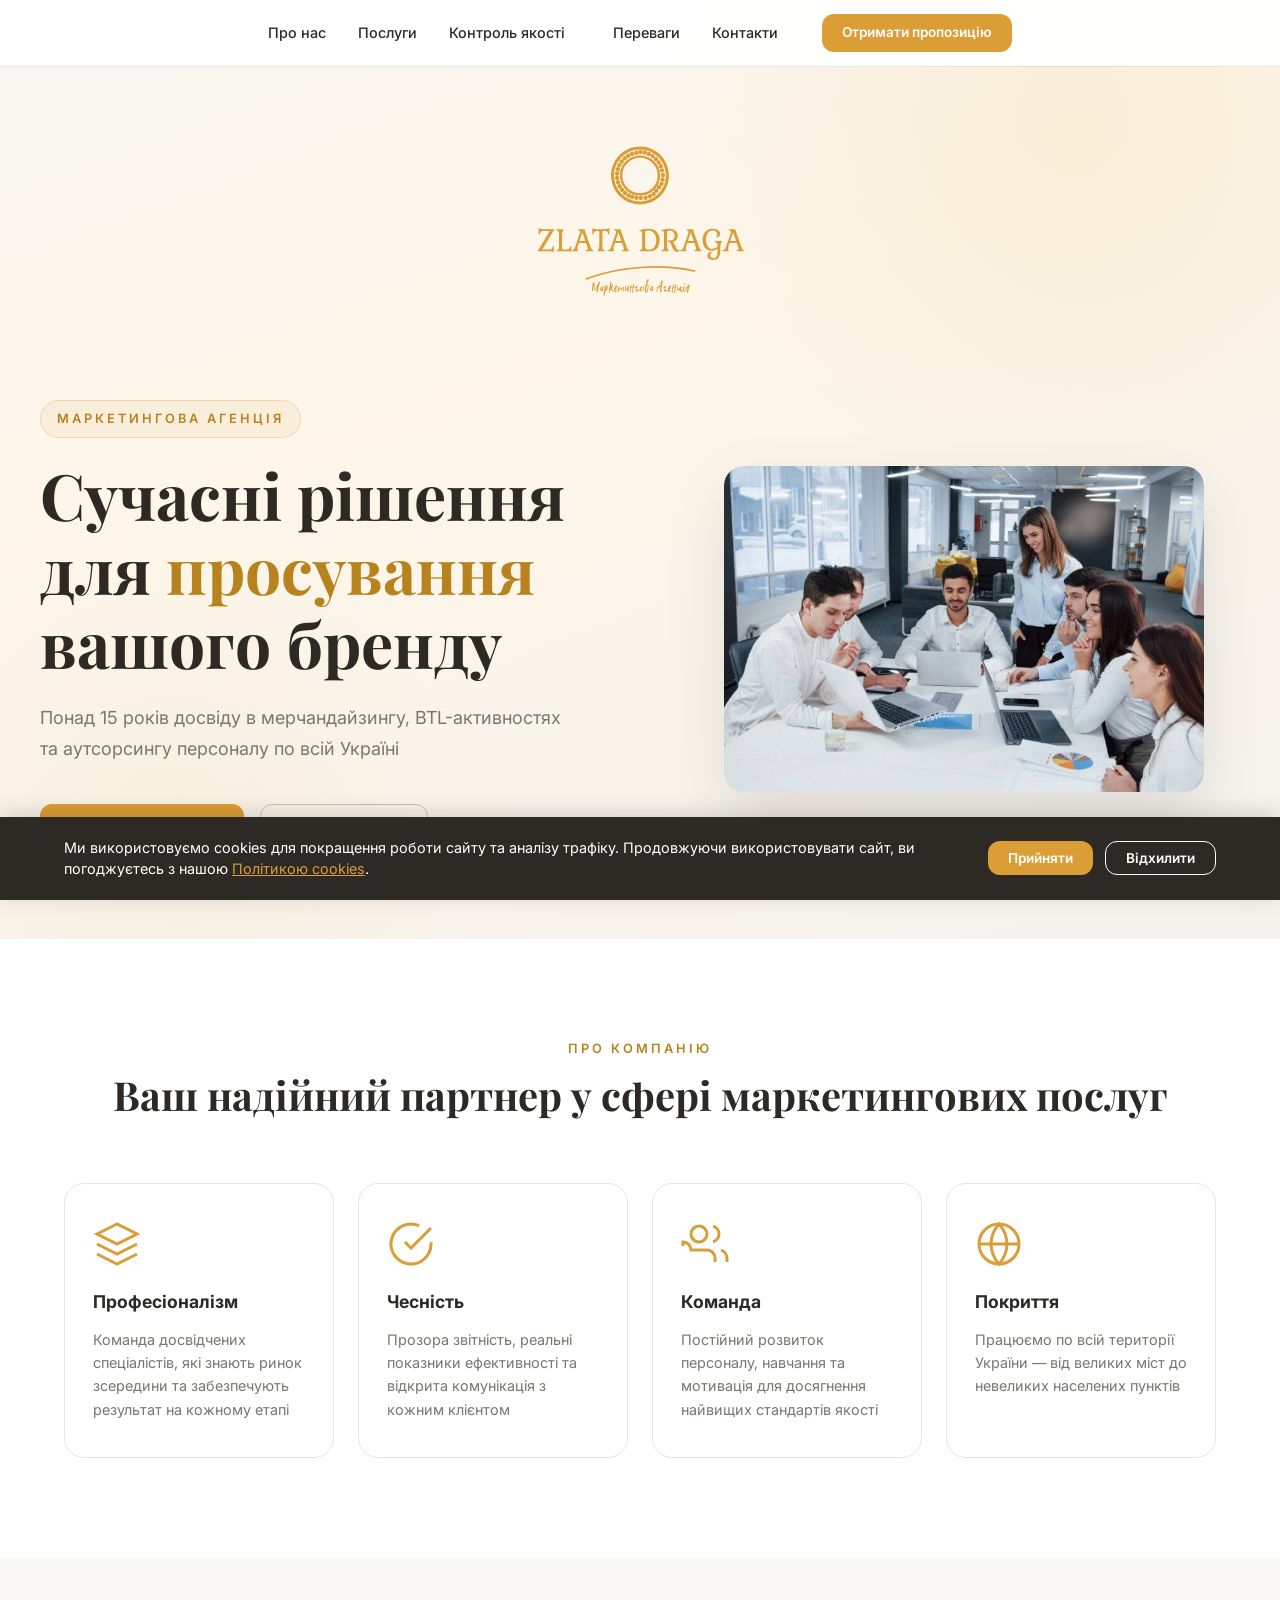
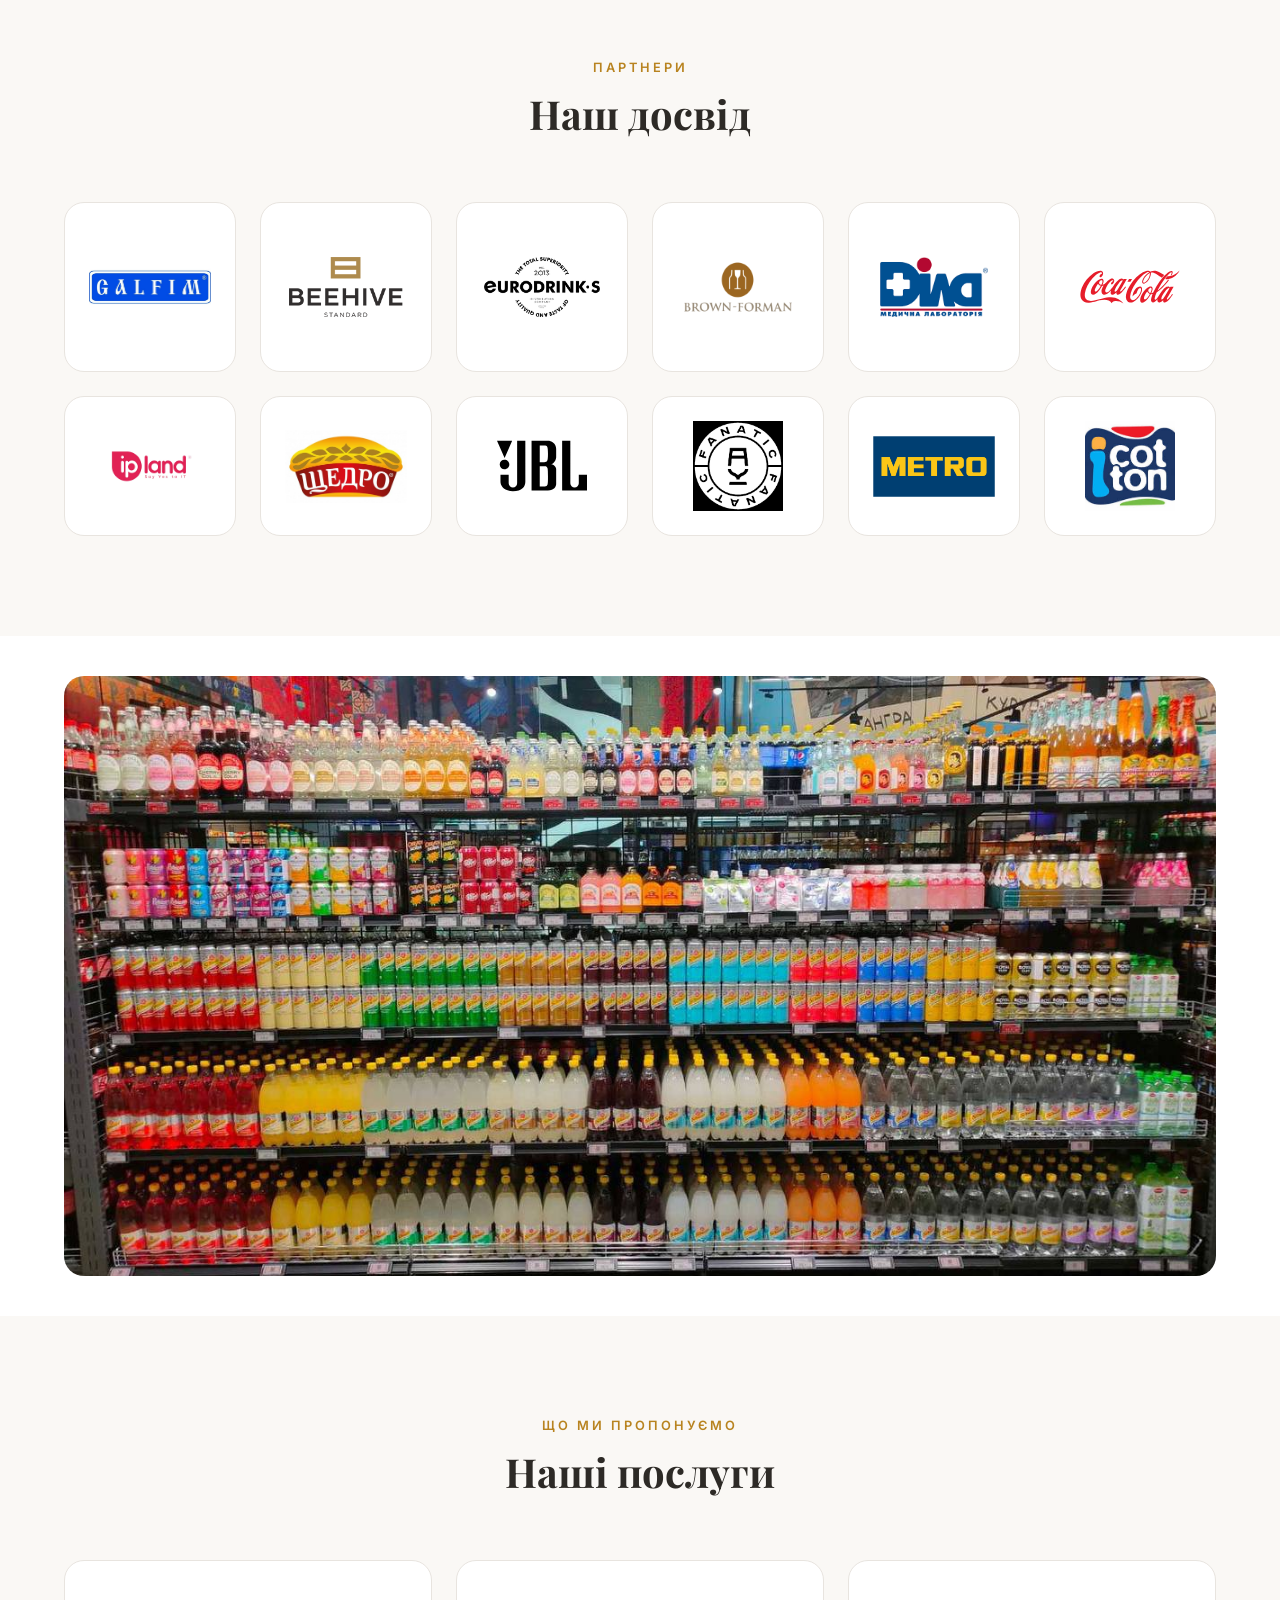
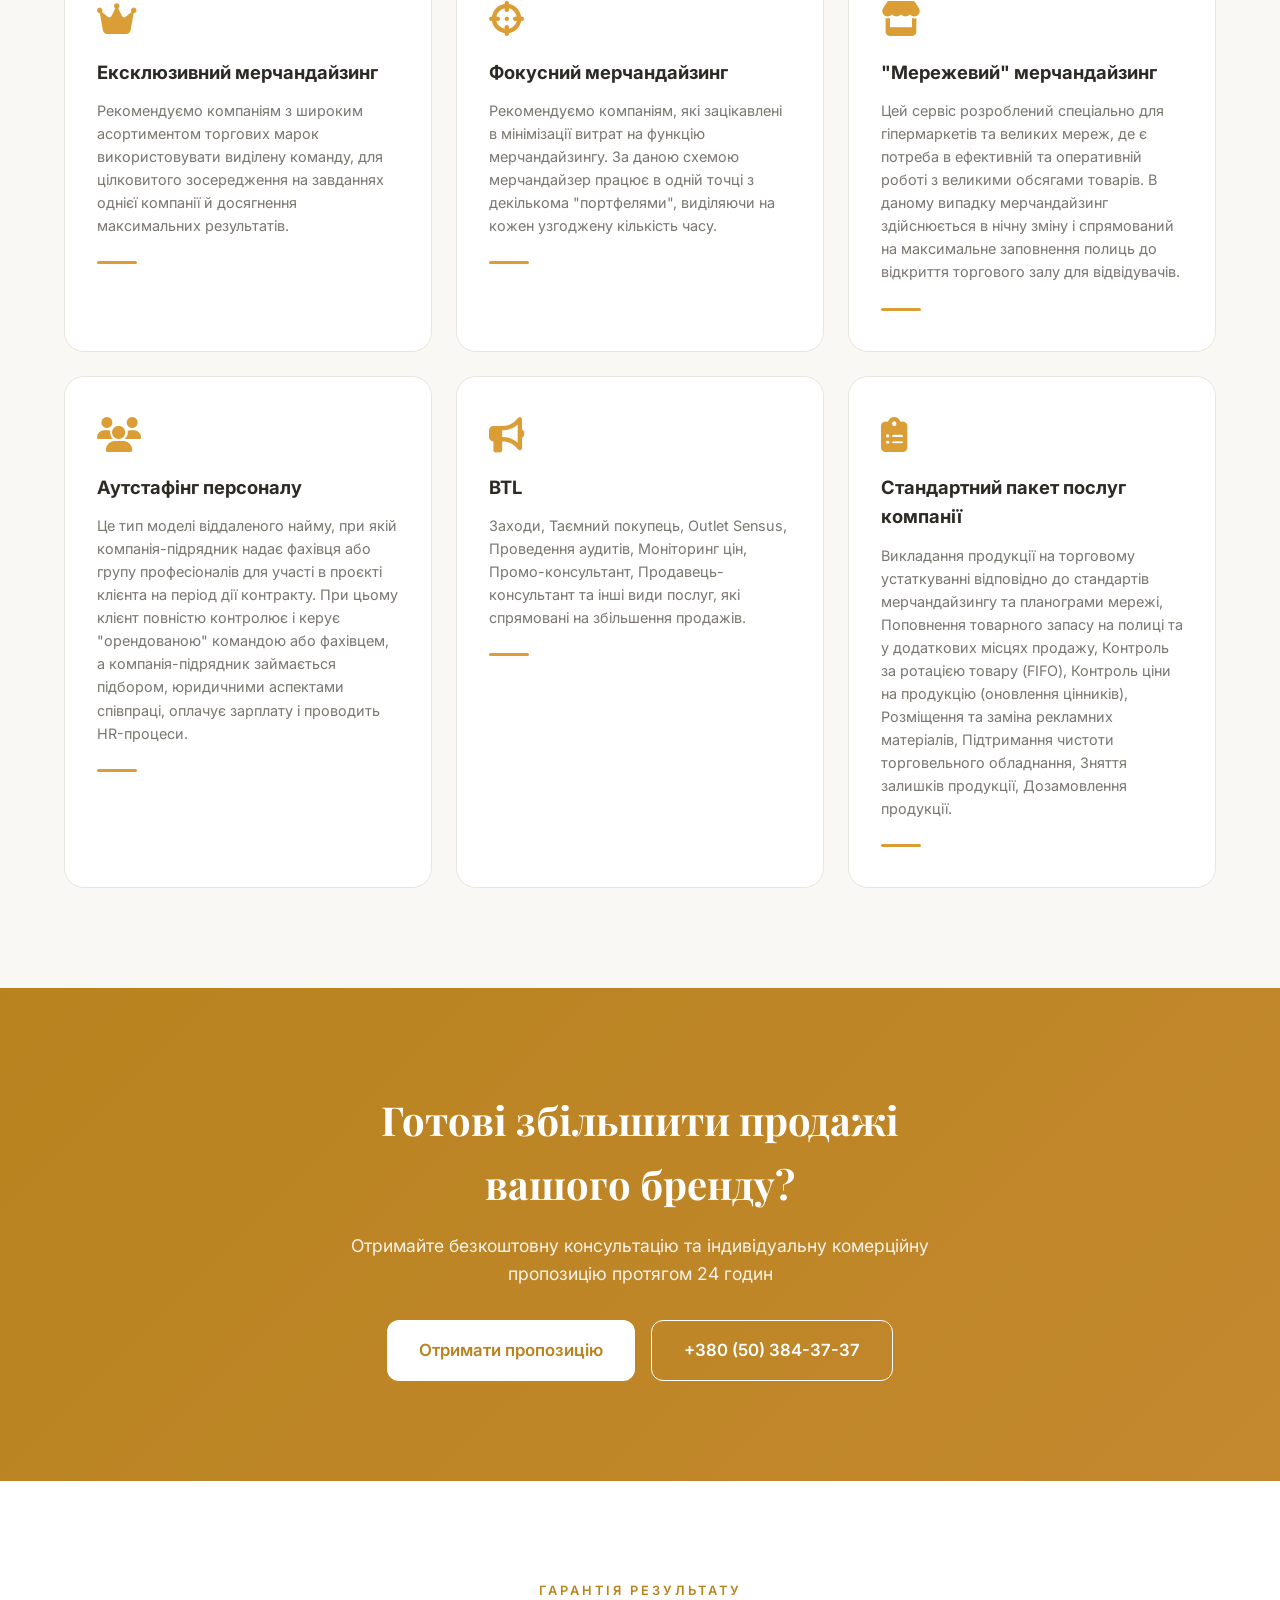
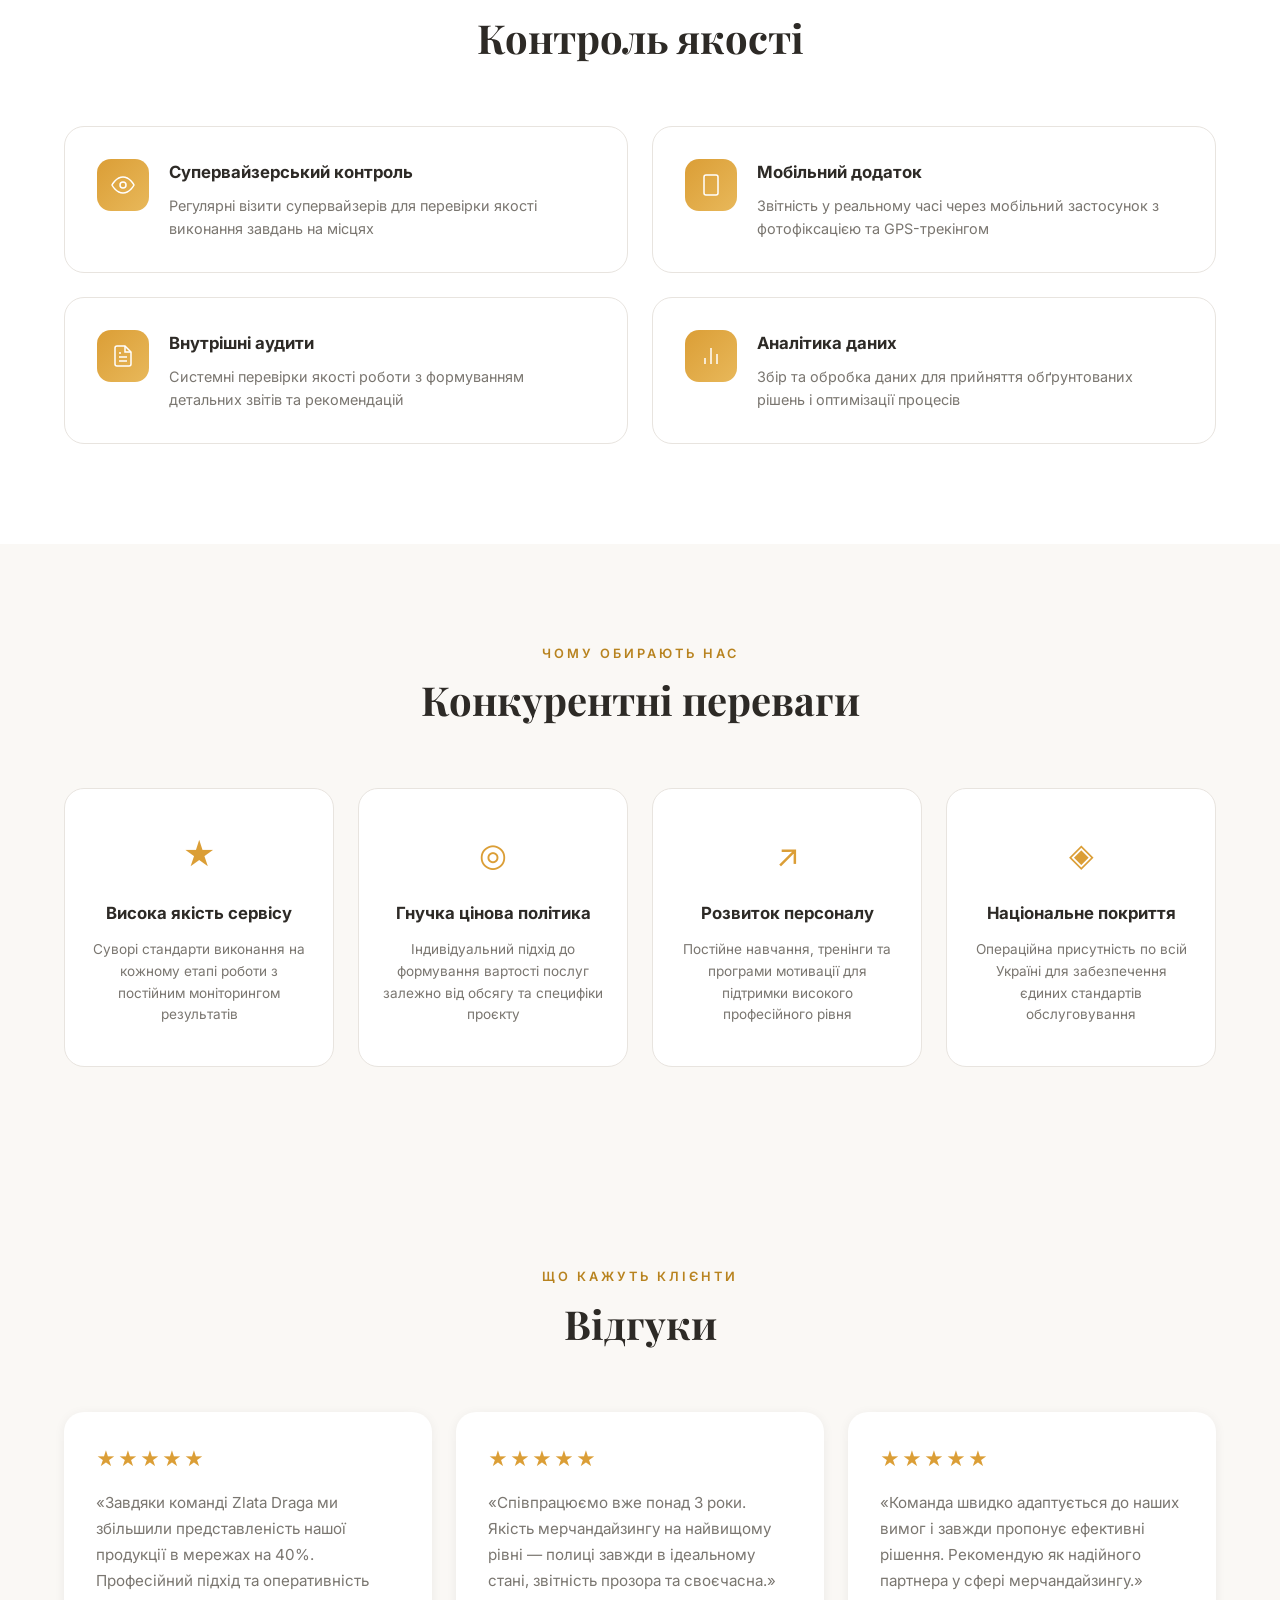
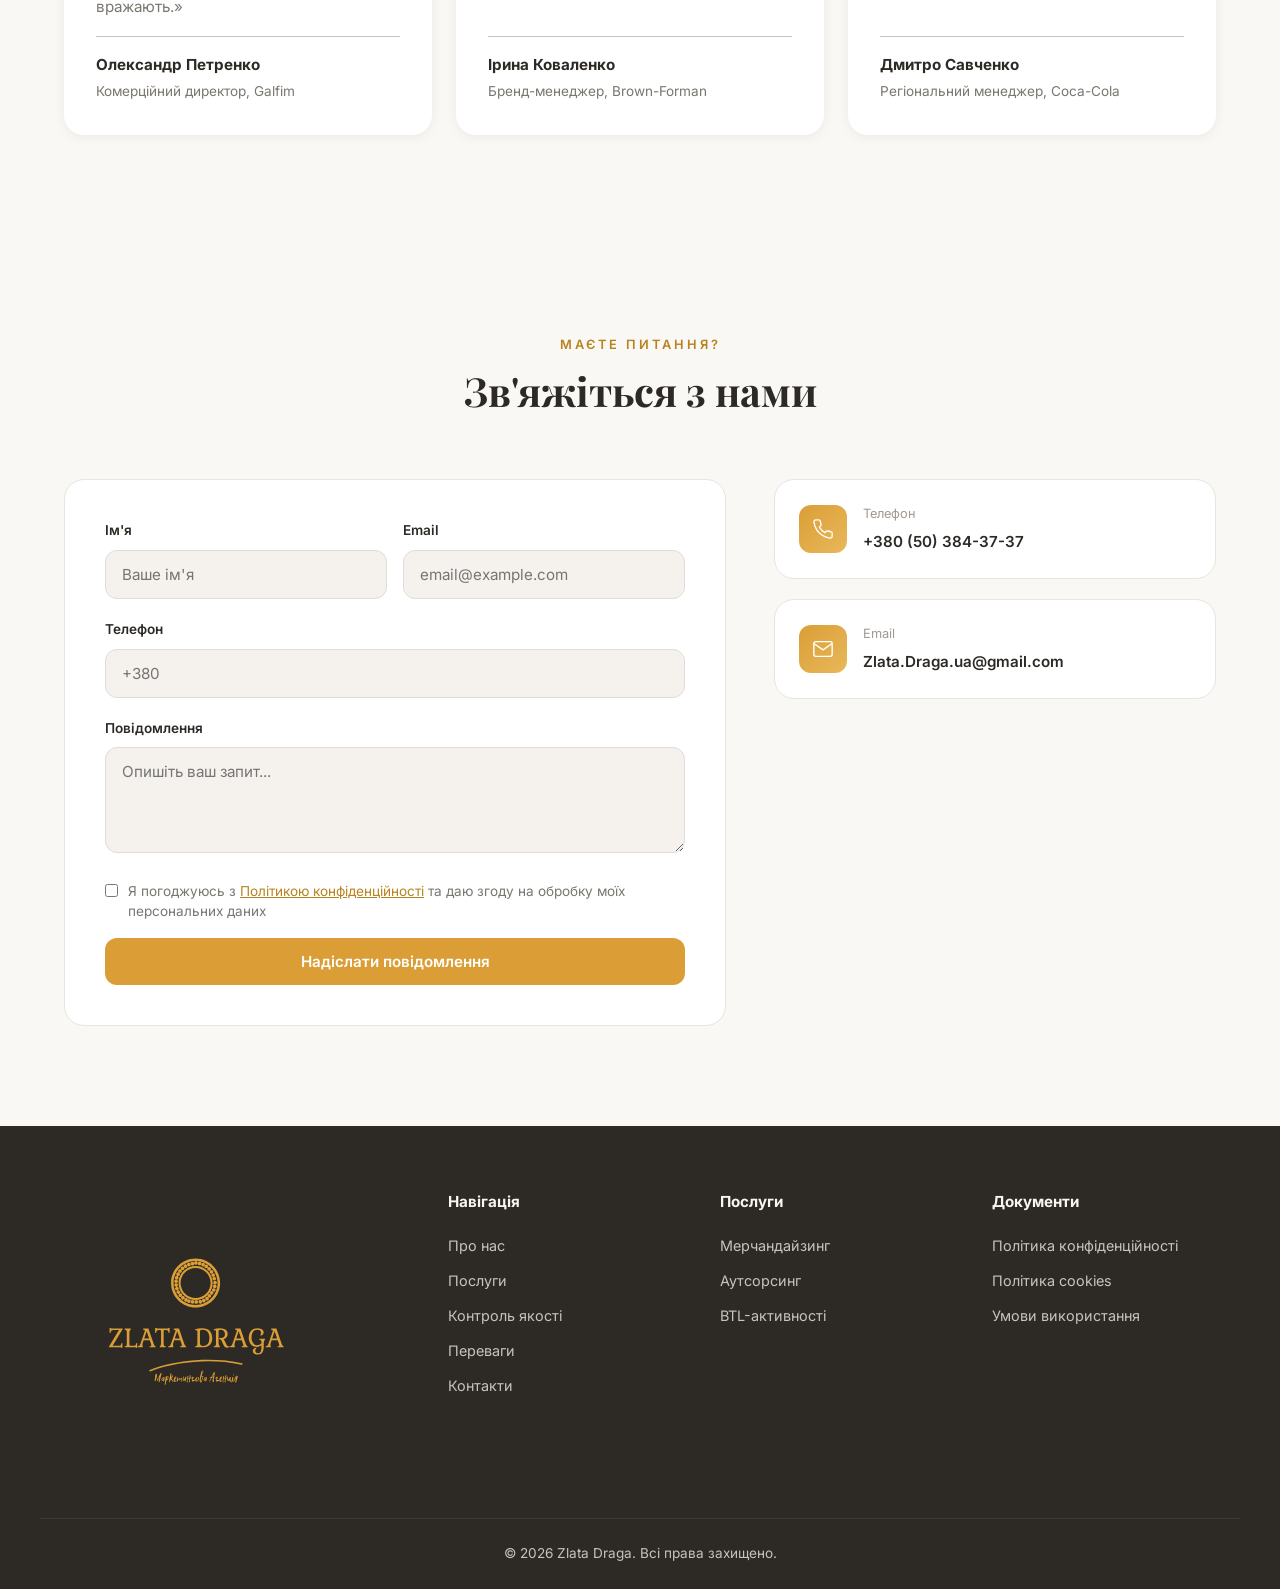
==== index.html @ 0f325a0d "Initial commit: Zlata Draga website Co-Authored-By: Claude Opus 4.6 <noreply@anthropic.com>" ====
<!DOCTYPE html>
<html lang="uk">
<head>
  <meta charset="UTF-8">
  <meta name="viewport" content="width=device-width, initial-scale=1.0">
  <title>Zlata Draga — Маркетингове та мерчандайзингове агентство в Україні</title>
  <meta name="description" content="Zlata Draga — маркетингове та мерчандайзингове агентство з понад 15-річним досвідом. Ексклюзивний мерчандайзинг, BTL-активності, аутстафінг персоналу по всій Україні.">
  <meta name="keywords" content="мерчандайзинг, маркетингова агенція, BTL, аутстафінг, мерчандайзинг Україна, Zlata Draga, мерчандайзингове агентство, промо, аудит торгових точок">
  <meta name="author" content="Zlata Draga">
  <meta name="robots" content="index, follow">
  <link rel="canonical" href="https://zlatadraga.com.ua/">

  <!-- Open Graph -->
  <meta property="og:type" content="website">
  <meta property="og:title" content="Zlata Draga — Маркетингове та мерчандайзингове агентство">
  <meta property="og:description" content="Понад 15 років досвіду в мерчандайзингу, BTL-активностях та аутсорсингу персоналу по всій Україні.">
  <meta property="og:url" content="https://zlatadraga.com.ua/">
  <meta property="og:image" content="https://zlatadraga.com.ua/img/og-image.jpg">
  <meta property="og:locale" content="uk_UA">
  <meta property="og:site_name" content="Zlata Draga">

  <!-- Favicon -->
  <link rel="icon" type="image/svg+xml" href="img/logo.svg">
  <link rel="icon" type="image/png" sizes="32x32" href="img/favicon-32x32.png">
  <link rel="apple-touch-icon" href="img/apple-touch-icon.png">

  <!-- Structured Data -->
  <script type="application/ld+json">
  {
    "@context": "https://schema.org",
    "@type": "Organization",
    "name": "Zlata Draga",
    "description": "Маркетингове та мерчандайзингове агентство з понад 15-річним досвідом роботи на ринку України",
    "url": "https://zlatadraga.com.ua",
    "logo": "https://zlatadraga.com.ua/img/logo.svg",
    "telephone": "+380503843737",
    "email": "Zlata.Draga.ua@gmail.com",
    "address": {
      "@type": "PostalAddress",
      "addressCountry": "UA"
    },
    "sameAs": []
  }
  </script>

  <link rel="stylesheet" href="css/style.css">
  <link rel="stylesheet" href="https://cdnjs.cloudflare.com/ajax/libs/font-awesome/6.5.1/css/all.min.css">
  <link rel="preconnect" href="https://fonts.googleapis.com">
  <link href="https://fonts.googleapis.com/css2?family=Inter:wght@300;400;500;600;700;800&family=Playfair+Display:wght@600;700&display=swap" rel="stylesheet">
</head>
<body>
  <!-- Header -->
  <header class="header" id="header">
    <div class="container header__inner">
      <nav class="header__nav header__nav--left" id="nav-left">
        <a href="#about" class="header__link">Про нас</a>
        <a href="#services" class="header__link">Послуги</a>
        <a href="#quality" class="header__link">Контроль якості</a>
        <a href="#advantages" class="header__link header__link--mobile">Переваги</a>
        <a href="#contacts" class="header__link header__link--mobile">Контакти</a>
      </nav>
      <nav class="header__nav header__nav--right" id="nav">
        <a href="#advantages" class="header__link">Переваги</a>
        <a href="#contacts" class="header__link">Контакти</a>
        <a href="#contacts" class="btn btn--primary btn--sm header__cta">Отримати пропозицію</a>
      </nav>
      <button class="header__burger" id="burger" aria-label="Меню">
        <span></span><span></span><span></span>
      </button>
    </div>
  </header>

  <!-- Logo Banner -->
  <div class="logo-banner" id="logoBanner">
    <a href="#" class="logo-banner__link">
      <img src="img/logo.svg" alt="Synergy Force">
    </a>
  </div>

  <!-- Hero -->
  <section class="hero" id="hero">
    <div class="hero__bg"></div>
    <div class="container hero__inner">
      <div class="hero__content">
        <p class="hero__label">Маркетингова агенція</p>
        <h1 class="hero__title">Сучасні рішення для <span class="accent">просування</span> вашого бренду</h1>
        <p class="hero__text">Понад 15 років досвіду в мерчандайзингу, BTL-активностях та аутсорсингу персоналу по всій Україні</p>
        <div class="hero__actions">
          <a href="#contacts" class="btn btn--primary">Зв'язатися з нами</a>
          <a href="#services" class="btn btn--outline">Наші послуги</a>
        </div>
      </div>
      <div class="hero__image">
        <img src="img/photo_1.jpg" alt="Synergy Force">
      </div>
    </div>
  </section>

  <!-- About -->
  <section class="about section" id="about">
    <div class="container">
      <div class="section__header">
        <p class="section__label">Про компанію</p>
        <h2 class="section__title">Ваш надійний партнер у сфері маркетингових послуг</h2>
      </div>
      <div class="about__grid">
        <div class="about__card">
          <div class="about__icon">
            <svg viewBox="0 0 24 24" fill="none" stroke="currentColor" stroke-width="1.5"><path d="M12 2L2 7l10 5 10-5-10-5zM2 17l10 5 10-5M2 12l10 5 10-5"/></svg>
          </div>
          <h3>Професіоналізм</h3>
          <p>Команда досвідчених спеціалістів, які знають ринок зсередини та забезпечують результат на кожному етапі</p>
        </div>
        <div class="about__card">
          <div class="about__icon">
            <svg viewBox="0 0 24 24" fill="none" stroke="currentColor" stroke-width="1.5"><path d="M22 11.08V12a10 10 0 11-5.93-9.14"/><polyline points="22 4 12 14.01 9 11.01"/></svg>
          </div>
          <h3>Чесність</h3>
          <p>Прозора звітність, реальні показники ефективності та відкрита комунікація з кожним клієнтом</p>
        </div>
        <div class="about__card">
          <div class="about__icon">
            <svg viewBox="0 0 24 24" fill="none" stroke="currentColor" stroke-width="1.5"><path d="M17 21v-2a4 4 0 00-4-4H5a4 4 0 00-4-4v2"/><circle cx="9" cy="7" r="4"/><path d="M23 21v-2a4 4 0 00-3-3.87"/><path d="M16 3.13a4 4 0 010 7.75"/></svg>
          </div>
          <h3>Команда</h3>
          <p>Постійний розвиток персоналу, навчання та мотивація для досягнення найвищих стандартів якості</p>
        </div>
        <div class="about__card">
          <div class="about__icon">
            <svg viewBox="0 0 24 24" fill="none" stroke="currentColor" stroke-width="1.5"><circle cx="12" cy="12" r="10"/><line x1="2" y1="12" x2="22" y2="12"/><path d="M12 2a15.3 15.3 0 014 10 15.3 15.3 0 01-4 10 15.3 15.3 0 01-4-10 15.3 15.3 0 014-10z"/></svg>
          </div>
          <h3>Покриття</h3>
          <p>Працюємо по всій території України — від великих міст до невеликих населених пунктів</p>
        </div>
      </div>
    </div>
  </section>

  <!-- Experience -->
  <section class="experience section section--alt" id="experience">
    <div class="container">
      <div class="section__header">
        <p class="section__label">Партнери</p>
        <h2 class="section__title">Наш досвід</h2>
      </div>
      <div class="experience__grid">
        <div class="experience__item"><img src="img/brands/Galfim-e1611047907169.jpg" alt="Galfim"></div>
        <div class="experience__item"><img src="img/brands/logo.png" alt="IP Land"></div>
        <div class="experience__item"><img src="img/brands/EDR_LOGO.png" alt="Eurodrink's"></div>
        <div class="experience__item experience__item--large"><img src="img/brands/brown-forman-logo-png_seeklogo-322211.png" alt="Brown-Forman"></div>
        <div class="experience__item"><img src="img/brands/images 2.png" alt="Діа"></div>
        <div class="experience__item experience__item--medium"><img src="img/brands/cocacola-11.svg" alt="Coca-Cola"></div>
        <div class="experience__item experience__item--medium"><img src="img/brands/images.png" alt="Beehive"></div>
        <div class="experience__item experience__item--medium"><img src="img/brands/schedro-22776.jpg" alt="Щедро"></div>
        <div class="experience__item experience__item--medium"><img src="img/brands/jbl-svgrepo-com.svg" alt="JBL"></div>
        <div class="experience__item experience__item--medium"><img src="img/brands/fanatic-brewing-center.jpg" alt="Fanatic"></div>
        <div class="experience__item experience__item--medium"><img src="img/brands/Logo_METRO.svg.png" alt="Metro"></div>
        <div class="experience__item experience__item--medium"><img src="img/brands/images1.jpg" alt="Brand"></div>
      </div>
    </div>
  </section>

  <!-- Photo banner -->
  <section class="photo-banner">
    <div class="container">
      <img src="img/photo_3.jpg" alt="Мерчандайзинг у роздрібній мережі">
    </div>
  </section>

  <!-- Services -->
  <section class="services section section--alt" id="services">
    <div class="container">
      <div class="section__header">
        <p class="section__label">Що ми пропонуємо</p>
        <h2 class="section__title">Наші послуги</h2>
      </div>
      <div class="services__grid">
        <div class="service-card">
          <div class="service-card__icon"><i class="fas fa-crown"></i></div>
          <h3 class="service-card__title">Ексклюзивний мерчандайзинг</h3>
          <p class="service-card__text">Рекомендуємо компаніям з широким асортиментом торгових марок використовувати виділену команду, для цілковитого зосередження на завданнях однієї компанії й досягнення максимальних результатів.</p>
          <div class="service-card__line"></div>
        </div>
        <div class="service-card">
          <div class="service-card__icon"><i class="fas fa-crosshairs"></i></div>
          <h3 class="service-card__title">Фокусний мерчандайзинг</h3>
          <p class="service-card__text">Рекомендуємо компаніям, які зацікавлені в мінімізації витрат на функцію мерчандайзингу. За даною схемою мерчандайзер працює в одній точці з декількома "портфелями", виділяючи на кожен узгоджену кількість часу.</p>
          <div class="service-card__line"></div>
        </div>
        <div class="service-card">
          <div class="service-card__icon"><i class="fas fa-store"></i></div>
          <h3 class="service-card__title">"Мережевий" мерчандайзинг</h3>
          <p class="service-card__text">Цей сервіс розроблений спеціально для гіпермаркетів та великих мереж, де є потреба в ефективній та оперативній роботі з великими обсягами товарів. В даному випадку мерчандайзинг здійснюється в нічну зміну і спрямований на максимальне заповнення полиць до відкриття торгового залу для відвідувачів.</p>
          <div class="service-card__line"></div>
        </div>
        <div class="service-card">
          <div class="service-card__icon"><i class="fas fa-users"></i></div>
          <h3 class="service-card__title">Аутстафінг персоналу</h3>
          <p class="service-card__text">Це тип моделі віддаленого найму, при якій компанія-підрядник надає фахівця або групу професіоналів для участі в проєкті клієнта на період дії контракту. При цьому клієнт повністю контролює і керує "орендованою" командою або фахівцем, а компанія-підрядник займається підбором, юридичними аспектами співпраці, оплачує зарплату і проводить HR-процеси.</p>
          <div class="service-card__line"></div>
        </div>
        <div class="service-card">
          <div class="service-card__icon"><i class="fas fa-bullhorn"></i></div>
          <h3 class="service-card__title">BTL</h3>
          <p class="service-card__text">Заходи, Таємний покупець, Outlet Sensus, Проведення аудитів, Моніторинг цін, Промо-консультант, Продавець-консультант та інші види послуг, які спрямовані на збільшення продажів.</p>
          <div class="service-card__line"></div>
        </div>
        <div class="service-card">
          <div class="service-card__icon"><i class="fas fa-clipboard-list"></i></div>
          <h3 class="service-card__title">Стандартний пакет послуг компанії</h3>
          <p class="service-card__text">Викладання продукції на торговому устаткуванні відповідно до стандартів мерчандайзингу та планограми мережі, Поповнення товарного запасу на полиці та у додаткових місцях продажу, Контроль за ротацією товару (FIFO), Контроль ціни на продукцію (оновлення цінників), Розміщення та заміна рекламних матеріалів, Підтримання чистоти торговельного обладнання, Зняття залишків продукції, Дозамовлення продукції.</p>
          <div class="service-card__line"></div>
        </div>
      </div>
    </div>
  </section>

  <!-- CTA -->
  <section class="cta section">
    <div class="container cta__inner">
      <h2 class="cta__title">Готові збільшити продажі вашого бренду?</h2>
      <p class="cta__text">Отримайте безкоштовну консультацію та індивідуальну комерційну пропозицію протягом 24 годин</p>
      <div class="cta__actions">
        <a href="#contacts" class="btn btn--primary btn--lg">Отримати пропозицію</a>
        <a href="tel:+380503843737" class="btn btn--outline btn--lg">+380 (50) 384-37-37</a>
      </div>
    </div>
  </section>

  <!-- Quality -->
  <section class="quality section" id="quality">
    <div class="container">
      <div class="section__header">
        <p class="section__label">Гарантія результату</p>
        <h2 class="section__title">Контроль якості</h2>
      </div>
      <div class="quality__grid">
        <div class="quality__item">
          <div class="quality__icon-wrap">
            <svg viewBox="0 0 24 24" fill="none" stroke="currentColor" stroke-width="1.5"><path d="M1 12s4-8 11-8 11 8 11 8-4 8-11 8-11-8-11-8z"/><circle cx="12" cy="12" r="3"/></svg>
          </div>
          <div>
            <h3>Супервайзерський контроль</h3>
            <p>Регулярні візити супервайзерів для перевірки якості виконання завдань на місцях</p>
          </div>
        </div>
        <div class="quality__item">
          <div class="quality__icon-wrap">
            <svg viewBox="0 0 24 24" fill="none" stroke="currentColor" stroke-width="1.5"><rect x="5" y="2" width="14" height="20" rx="2" ry="2"/><line x1="12" y1="18" x2="12.01" y2="18"/></svg>
          </div>
          <div>
            <h3>Мобільний додаток</h3>
            <p>Звітність у реальному часі через мобільний застосунок з фотофіксацією та GPS-трекінгом</p>
          </div>
        </div>
        <div class="quality__item">
          <div class="quality__icon-wrap">
            <svg viewBox="0 0 24 24" fill="none" stroke="currentColor" stroke-width="1.5"><path d="M14 2H6a2 2 0 00-2 2v16a2 2 0 002 2h12a2 2 0 002-2V8z"/><polyline points="14 2 14 8 20 8"/><line x1="16" y1="13" x2="8" y2="13"/><line x1="16" y1="17" x2="8" y2="17"/><polyline points="10 9 9 9 8 9"/></svg>
          </div>
          <div>
            <h3>Внутрішні аудити</h3>
            <p>Системні перевірки якості роботи з формуванням детальних звітів та рекомендацій</p>
          </div>
        </div>
        <div class="quality__item">
          <div class="quality__icon-wrap">
            <svg viewBox="0 0 24 24" fill="none" stroke="currentColor" stroke-width="1.5"><line x1="18" y1="20" x2="18" y2="10"/><line x1="12" y1="20" x2="12" y2="4"/><line x1="6" y1="20" x2="6" y2="14"/></svg>
          </div>
          <div>
            <h3>Аналітика даних</h3>
            <p>Збір та обробка даних для прийняття обґрунтованих рішень і оптимізації процесів</p>
          </div>
        </div>
      </div>
    </div>
  </section>

  <!-- Advantages -->
  <section class="advantages section section--alt" id="advantages">
    <div class="container">
      <div class="section__header">
        <p class="section__label">Чому обирають нас</p>
        <h2 class="section__title">Конкурентні переваги</h2>
      </div>
      <div class="advantages__grid">
        <div class="advantage">
          <div class="advantage__icon">★</div>
          <h3>Висока якість сервісу</h3>
          <p>Суворі стандарти виконання на кожному етапі роботи з постійним моніторингом результатів</p>
        </div>
        <div class="advantage">
          <div class="advantage__icon">◎</div>
          <h3>Гнучка цінова політика</h3>
          <p>Індивідуальний підхід до формування вартості послуг залежно від обсягу та специфіки проєкту</p>
        </div>
        <div class="advantage">
          <div class="advantage__icon">↗</div>
          <h3>Розвиток персоналу</h3>
          <p>Постійне навчання, тренінги та програми мотивації для підтримки високого професійного рівня</p>
        </div>
        <div class="advantage">
          <div class="advantage__icon">◈</div>
          <h3>Національне покриття</h3>
          <p>Операційна присутність по всій Україні для забезпечення єдиних стандартів обслуговування</p>
        </div>
      </div>
    </div>
  </section>

  <!-- Testimonials -->
  <section class="testimonials section section--alt" id="testimonials">
    <div class="container">
      <div class="section__header">
        <p class="section__label">Що кажуть клієнти</p>
        <h2 class="section__title">Відгуки</h2>
      </div>
      <div class="testimonials__grid">
        <div class="testimonial-card">
          <div class="testimonial-card__stars">★★★★★</div>
          <p class="testimonial-card__text">«Завдяки команді Zlata Draga ми збільшили представленість нашої продукції в мережах на 40%. Професійний підхід та оперативність вражають.»</p>
          <div class="testimonial-card__author">
            <strong>Олександр Петренко</strong>
            <span>Комерційний директор, Galfim</span>
          </div>
        </div>
        <div class="testimonial-card">
          <div class="testimonial-card__stars">★★★★★</div>
          <p class="testimonial-card__text">«Співпрацюємо вже понад 3 роки. Якість мерчандайзингу на найвищому рівні — полиці завжди в ідеальному стані, звітність прозора та своєчасна.»</p>
          <div class="testimonial-card__author">
            <strong>Ірина Коваленко</strong>
            <span>Бренд-менеджер, Brown-Forman</span>
          </div>
        </div>
        <div class="testimonial-card">
          <div class="testimonial-card__stars">★★★★★</div>
          <p class="testimonial-card__text">«Команда швидко адаптується до наших вимог і завжди пропонує ефективні рішення. Рекомендую як надійного партнера у сфері мерчандайзингу.»</p>
          <div class="testimonial-card__author">
            <strong>Дмитро Савченко</strong>
            <span>Регіональний менеджер, Coca-Cola</span>
          </div>
        </div>
      </div>
    </div>
  </section>

  <!-- Contacts -->
  <section class="contacts section section--alt" id="contacts">
    <div class="container">
      <div class="section__header">
        <p class="section__label">Маєте питання?</p>
        <h2 class="section__title">Зв'яжіться з нами</h2>
      </div>
      <div class="contacts__grid">
        <form class="contacts__form" id="contactForm" action="https://api.web3forms.com/submit" method="POST">
          <input type="hidden" name="access_key" value="8d2882c5-d9a2-41ee-b0c2-cc29e8220808">
          <input type="hidden" name="subject" value="Нова заявка з сайту Zlata Draga">
          <input type="checkbox" name="botcheck" style="display: none;">
          <div class="form__row">
            <div class="form__group">
              <label for="name">Ім'я</label>
              <input type="text" id="name" name="name" placeholder="Ваше ім'я" required>
            </div>
            <div class="form__group">
              <label for="email">Email</label>
              <input type="email" id="email" name="email" placeholder="email@example.com" required>
            </div>
          </div>
          <div class="form__group">
            <label for="phone">Телефон</label>
            <input type="tel" id="phone" name="phone" placeholder="+380">
          </div>
          <div class="form__group">
            <label for="message">Повідомлення</label>
            <textarea id="message" name="message" rows="4" placeholder="Опишіть ваш запит..." required></textarea>
          </div>
          <div class="form__consent">
            <label class="checkbox-label">
              <input type="checkbox" id="consent" required>
              <span>Я погоджуюсь з <a href="privacy-policy.html" target="_blank">Політикою конфіденційності</a> та даю згоду на обробку моїх персональних даних</span>
            </label>
          </div>
          <button type="submit" class="btn btn--primary btn--full">Надіслати повідомлення</button>
        </form>
        <div class="contacts__info">
          <div class="contacts__card">
            <div class="contacts__icon">
              <svg viewBox="0 0 24 24" fill="none" stroke="currentColor" stroke-width="1.5"><path d="M22 16.92v3a2 2 0 01-2.18 2 19.79 19.79 0 01-8.63-3.07 19.5 19.5 0 01-6-6 19.79 19.79 0 01-3.07-8.67A2 2 0 014.11 2h3a2 2 0 012 1.72 12.84 12.84 0 00.7 2.81 2 2 0 01-.45 2.11L8.09 9.91a16 16 0 006 6l1.27-1.27a2 2 0 012.11-.45 12.84 12.84 0 002.81.7A2 2 0 0122 16.92z"/></svg>
            </div>
            <div>
              <p class="contacts__label">Телефон</p>
              <a href="tel:+380503843737" class="contacts__value">+380 (50) 384-37-37</a>
            </div>
          </div>
          <div class="contacts__card">
            <div class="contacts__icon">
              <svg viewBox="0 0 24 24" fill="none" stroke="currentColor" stroke-width="1.5"><path d="M4 4h16c1.1 0 2 .9 2 2v12c0 1.1-.9 2-2 2H4c-1.1 0-2-.9-2-2V6c0-1.1.9-2 2-2z"/><polyline points="22,6 12,13 2,6"/></svg>
            </div>
            <div>
              <p class="contacts__label">Email</p>
              <a href="mailto:Zlata.Draga.ua@gmail.com" class="contacts__value">Zlata.Draga.ua@gmail.com</a>
            </div>
          </div>
        </div>
      </div>
    </div>
  </section>

  <!-- Footer -->
  <footer class="footer">
    <div class="container footer__inner">
      <div class="footer__brand">
        <img src="img/logo.svg" alt="Synergy Force" class="footer__logo">
      </div>
      <div class="footer__links">
        <h4>Навігація</h4>
        <a href="#about">Про нас</a>
        <a href="#services">Послуги</a>
        <a href="#quality">Контроль якості</a>
        <a href="#advantages">Переваги</a>
        <a href="#contacts">Контакти</a>
      </div>
      <div class="footer__links">
        <h4>Послуги</h4>
        <a href="#services">Мерчандайзинг</a>
        <a href="#services">Аутсорсинг</a>
        <a href="#services">BTL-активності</a>
      </div>
      <div class="footer__links">
        <h4>Документи</h4>
        <a href="privacy-policy.html" target="_blank">Політика конфіденційності</a>
        <a href="cookie-policy.html" target="_blank">Політика cookies</a>
        <a href="terms.html" target="_blank">Умови використання</a>
      </div>
    </div>
    <div class="container footer__bottom">
      <p>&copy; 2026 Zlata Draga. Всі права захищено.</p>
    </div>
  </footer>

  <!-- Cookie Consent -->
  <div class="cookie-banner" id="cookieBanner">
    <div class="cookie-banner__inner">
      <p class="cookie-banner__text">Ми використовуємо cookies для покращення роботи сайту та аналізу трафіку. Продовжуючи використовувати сайт, ви погоджуєтесь з нашою <a href="cookie-policy.html" target="_blank">Політикою cookies</a>.</p>
      <div class="cookie-banner__actions">
        <button class="btn btn--primary btn--sm" id="cookieAccept">Прийняти</button>
        <button class="btn btn--outline btn--sm" id="cookieDecline">Відхилити</button>
      </div>
    </div>
  </div>

  <script src="js/main.js"></script>
</body>
</html>
---- css/style.css ----
/* ===== Reset & Base ===== */
*, *::before, *::after {
  margin: 0;
  padding: 0;
  box-sizing: border-box;
}

:root {
  --gold: #DB9E36;
  --gold-light: #E8B85A;
  --gold-dark: #B8831F;
  --gold-bg: #FDF6E9;
  --gold-bg-2: #FAF0DA;
  --dark: #2D2A26;
  --dark-2: #3D3A35;
  --gray: #7A7670;
  --gray-light: #A09A92;
  --gray-lighter: #C8C3BC;
  --white: #F8F6F3;
  --white-pure: #FFFFFF;
  --bg-warm: #F5F2EE;
  --bg-section: #FAF8F5;
  --radius: 12px;
  --radius-lg: 20px;
  --transition: 0.3s cubic-bezier(0.4, 0, 0.2, 1);
}

html {
  scroll-behavior: smooth;
  font-size: 16px;
}

body {
  font-family: 'Inter', -apple-system, BlinkMacSystemFont, sans-serif;
  background: var(--white-pure);
  color: var(--dark);
  line-height: 1.6;
  overflow-x: hidden;
}

a {
  text-decoration: none;
  color: inherit;
}

img {
  max-width: 100%;
  display: block;
}

.container {
  max-width: 1200px;
  margin: 0 auto;
  padding: 0 24px;
}

/* ===== Header ===== */
.header {
  position: fixed;
  top: 0;
  left: 0;
  right: 0;
  z-index: 1001;
  padding: 14px 0;
  transition: var(--transition);
  background: rgba(255, 255, 255, 0.95);
  backdrop-filter: blur(20px);
  box-shadow: 0 1px 0 rgba(0, 0, 0, 0.06);
}

.header--scrolled {
  padding: 10px 0;
}

/* ===== Logo Banner ===== */
.logo-banner {
  position: fixed;
  top: 48px;
  left: 0;
  right: 0;
  z-index: 1000;
  display: flex;
  justify-content: center;
  padding: 0;
  pointer-events: none;
  transition: var(--transition);
}

.logo-banner__link {
  pointer-events: auto;
}

.logo-banner__link img {
  height: 311px;
  width: auto;
  transition: var(--transition);
}

.logo-banner--scrolled {
  opacity: 0;
  pointer-events: none;
}

.header__inner {
  display: flex;
  align-items: center;
  justify-content: center;
  gap: 48px;
}

.header__nav {
  display: flex;
  align-items: center;
  gap: 32px;
}

.header__link {
  font-size: 0.9rem;
  font-weight: 500;
  color: var(--dark);
  transition: var(--transition);
  position: relative;
}

.header__link::after {
  content: '';
  position: absolute;
  bottom: -4px;
  left: 0;
  width: 0;
  height: 2px;
  background: var(--gold);
  transition: var(--transition);
}

.header__link:hover::after {
  width: 100%;
}

.header__link:hover {
  color: var(--gold);
}

.header__cta {
  margin-left: 12px;
}

.header__link--mobile {
  display: none;
}

.header__burger {
  display: none;
  flex-direction: column;
  gap: 5px;
  background: none;
  border: none;
  cursor: pointer;
  padding: 4px;
  z-index: 1001;
}

.header__burger span {
  width: 24px;
  height: 2px;
  background: var(--dark);
  transition: var(--transition);
  border-radius: 2px;
}

/* ===== Hero ===== */
.hero {
  position: relative;
  min-height: 100vh;
  display: flex;
  align-items: center;
  overflow: hidden;
}

.hero__bg {
  position: absolute;
  inset: 0;
  background: linear-gradient(160deg, var(--white) 0%, var(--gold-bg) 40%, var(--bg-warm) 100%);
  z-index: 0;
}

.hero__bg::before {
  content: '';
  position: absolute;
  top: -30%;
  right: -15%;
  width: 800px;
  height: 800px;
  background: radial-gradient(circle, rgba(219, 158, 54, 0.1) 0%, transparent 70%);
  border-radius: 50%;
}

.hero__bg::after {
  content: '';
  position: absolute;
  bottom: -20%;
  left: -10%;
  width: 600px;
  height: 600px;
  background: radial-gradient(circle, rgba(219, 158, 54, 0.06) 0%, transparent 70%);
  border-radius: 50%;
}

.hero__inner {
  position: relative;
  z-index: 1;
  padding: 400px 0 80px;
  width: 100%;
  display: flex;
  align-items: center;
  gap: 48px;
}

.hero__content {
  max-width: 600px;
  flex-shrink: 0;
}

.hero__image {
  flex: 1;
  display: flex;
  justify-content: center;
}

.hero__image img {
  width: 100%;
  max-width: 480px;
  border-radius: var(--radius-lg);
  box-shadow: 0 24px 64px rgba(0, 0, 0, 0.1);
  object-fit: cover;
}

.hero__label {
  display: inline-block;
  font-size: 0.8rem;
  font-weight: 600;
  text-transform: uppercase;
  letter-spacing: 3px;
  color: var(--gold-dark);
  margin-bottom: 20px;
  padding: 8px 16px;
  border: 1px solid rgba(219, 158, 54, 0.3);
  border-radius: 100px;
  background: rgba(219, 158, 54, 0.08);
}

.hero__title {
  font-family: 'Playfair Display', serif;
  font-size: clamp(2.5rem, 5vw, 4rem);
  font-weight: 700;
  line-height: 1.15;
  color: var(--dark);
  margin-bottom: 24px;
}

.accent {
  color: var(--gold-dark);
}

.hero__text {
  font-size: 1.125rem;
  color: var(--gray);
  line-height: 1.7;
  margin-bottom: 40px;
  max-width: 540px;
}

.hero__actions {
  display: flex;
  gap: 16px;
  flex-wrap: wrap;
}

.hero__stats {
  display: flex;
  gap: 48px;
  margin-top: 80px;
  padding-top: 40px;
  border-top: 1px solid rgba(219, 158, 54, 0.15);
}

.stat {
  text-align: left;
}

.stat__number {
  font-size: 2.5rem;
  font-weight: 800;
  color: var(--gold-dark);
  line-height: 1;
}

.stat__plus {
  font-size: 1.5rem;
  font-weight: 700;
  color: var(--gold-dark);
}

.stat__label {
  display: block;
  font-size: 0.85rem;
  color: var(--gray);
  margin-top: 8px;
  font-weight: 400;
}

/* ===== Buttons ===== */
.btn {
  display: inline-flex;
  align-items: center;
  justify-content: center;
  padding: 14px 32px;
  font-size: 0.95rem;
  font-weight: 600;
  border-radius: var(--radius);
  transition: var(--transition);
  cursor: pointer;
  border: none;
  font-family: inherit;
}

.btn--primary {
  background: var(--gold);
  color: var(--white-pure);
}

.btn--primary:hover {
  background: var(--gold-dark);
  transform: translateY(-2px);
  box-shadow: 0 8px 24px rgba(219, 158, 54, 0.3);
}

.btn--outline {
  background: transparent;
  color: var(--dark);
  border: 1px solid var(--gray-lighter);
}

.btn--outline:hover {
  border-color: var(--gold);
  color: var(--gold-dark);
}

.btn--full {
  width: 100%;
}

/* ===== Sections ===== */
.section {
  padding: 100px 0;
}

.section--alt {
  background: var(--bg-section);
}

.section__header {
  text-align: center;
  margin-bottom: 64px;
}

.section__label {
  font-size: 0.8rem;
  font-weight: 600;
  text-transform: uppercase;
  letter-spacing: 3px;
  color: var(--gold-dark);
  margin-bottom: 12px;
}

.section__title {
  font-family: 'Playfair Display', serif;
  font-size: clamp(1.8rem, 3.5vw, 2.5rem);
  font-weight: 700;
  line-height: 1.2;
  color: var(--dark);
}

/* ===== About ===== */
.about__grid {
  display: grid;
  grid-template-columns: repeat(4, 1fr);
  gap: 24px;
}

.about__card {
  padding: 36px 28px;
  border-radius: var(--radius-lg);
  background: var(--white-pure);
  border: 1px solid #E8E4DF;
  transition: var(--transition);
}

.about__card:hover {
  border-color: var(--gold);
  transform: translateY(-4px);
  box-shadow: 0 16px 48px rgba(219, 158, 54, 0.1);
}

.about__icon {
  width: 48px;
  height: 48px;
  margin-bottom: 20px;
  color: var(--gold);
}

.about__icon svg {
  width: 100%;
  height: 100%;
}

.about__card h3 {
  font-size: 1.1rem;
  font-weight: 700;
  margin-bottom: 12px;
  color: var(--dark);
}

.about__card p {
  font-size: 0.9rem;
  color: var(--gray);
  line-height: 1.6;
}

/* ===== Experience ===== */
.experience__grid {
  display: grid;
  grid-template-columns: repeat(6, 1fr);
  gap: 24px;
}

.experience__item {
  display: flex;
  align-items: center;
  justify-content: center;
  padding: 24px;
  border-radius: var(--radius-lg);
  background: var(--white-pure);
  border: 1px solid #E8E4DF;
  transition: var(--transition);
  min-height: 100px;
}

.experience__item:hover {
  border-color: var(--gold);
  box-shadow: 0 8px 24px rgba(219, 158, 54, 0.1);
}

.experience__item img {
  max-height: 60px;
  max-width: 100%;
  object-fit: contain;
}

.experience__item--medium img {
  max-height: 90px;
}

.experience__item--large img {
  max-height: 120px;
}

/* ===== Photo Banner ===== */
.photo-banner {
  padding: 40px 0;
}

.photo-banner img {
  width: 100%;
  height: 600px;
  object-fit: cover;
  display: block;
  border-radius: var(--radius-lg);
}

/* ===== Services ===== */
.services__grid {
  display: grid;
  grid-template-columns: repeat(3, 1fr);
  gap: 24px;
}

.service-card {
  padding: 40px 32px;
  border-radius: var(--radius-lg);
  background: var(--white-pure);
  border: 1px solid #E8E4DF;
  transition: var(--transition);
  position: relative;
  overflow: hidden;
}

.service-card:hover {
  border-color: var(--gold);
  transform: translateY(-4px);
  box-shadow: 0 12px 40px rgba(219, 158, 54, 0.1);
}

.service-card__number {
  font-size: 3rem;
  font-weight: 800;
  color: rgba(219, 158, 54, 0.15);
  line-height: 1;
  margin-bottom: 20px;
}

.service-card__icon {
  font-size: 2.2rem;
  color: #DB9E36;
  margin-bottom: 20px;
  line-height: 1;
}

.service-card__title {
  font-size: 1.15rem;
  font-weight: 700;
  margin-bottom: 12px;
  color: var(--dark);
}

.service-card__text {
  font-size: 0.9rem;
  color: var(--gray);
  line-height: 1.6;
}

.service-card__line {
  width: 40px;
  height: 3px;
  background: var(--gold);
  margin-top: 24px;
  border-radius: 2px;
  transition: var(--transition);
}

.service-card:hover .service-card__line {
  width: 60px;
}

/* ===== Quality ===== */
.quality__grid {
  display: grid;
  grid-template-columns: repeat(2, 1fr);
  gap: 24px;
}

.quality__item {
  display: flex;
  gap: 20px;
  padding: 32px;
  border-radius: var(--radius-lg);
  background: var(--white-pure);
  border: 1px solid #E8E4DF;
  transition: var(--transition);
}

.quality__item:hover {
  border-color: var(--gold);
  box-shadow: 0 8px 32px rgba(219, 158, 54, 0.08);
}

.quality__icon-wrap {
  flex-shrink: 0;
  width: 52px;
  height: 52px;
  background: linear-gradient(135deg, var(--gold), var(--gold-light));
  border-radius: 14px;
  display: flex;
  align-items: center;
  justify-content: center;
  color: var(--white-pure);
}

.quality__icon-wrap svg {
  width: 24px;
  height: 24px;
}

.quality__item h3 {
  font-size: 1.05rem;
  font-weight: 700;
  margin-bottom: 8px;
  color: var(--dark);
}

.quality__item p {
  font-size: 0.9rem;
  color: var(--gray);
  line-height: 1.6;
}

/* ===== Advantages ===== */
.advantages__grid {
  display: grid;
  grid-template-columns: repeat(4, 1fr);
  gap: 24px;
}

.advantage {
  text-align: center;
  padding: 40px 24px;
  border-radius: var(--radius-lg);
  background: var(--white-pure);
  border: 1px solid #E8E4DF;
  transition: var(--transition);
}

.advantage:hover {
  border-color: var(--gold);
  background: var(--gold-bg);
  box-shadow: 0 8px 32px rgba(219, 158, 54, 0.1);
}

.advantage__icon {
  font-size: 2rem;
  color: var(--gold);
  margin-bottom: 20px;
}

.advantage h3 {
  font-size: 1.05rem;
  font-weight: 700;
  margin-bottom: 12px;
  color: var(--dark);
}

.advantage p {
  font-size: 0.85rem;
  color: var(--gray);
  line-height: 1.6;
}

/* ===== Recommendations ===== */
.recommendations__grid {
  display: grid;
  grid-template-columns: repeat(2, 1fr);
  gap: 24px;
}

.recommendation-card {
  display: flex;
  align-items: center;
  gap: 20px;
  padding: 32px;
  border-radius: var(--radius-lg);
  background: var(--white-pure);
  border: 1px solid #E8E4DF;
  transition: var(--transition);
  cursor: pointer;
}

.recommendation-card:hover {
  border-color: var(--gold);
  transform: translateY(-4px);
  box-shadow: 0 12px 40px rgba(219, 158, 54, 0.1);
}

.recommendation-card__icon {
  flex-shrink: 0;
  width: 56px;
  height: 56px;
  background: var(--gold-bg);
  border-radius: 14px;
  display: flex;
  align-items: center;
  justify-content: center;
  color: var(--gold-dark);
}

.recommendation-card__icon svg {
  width: 28px;
  height: 28px;
}

.recommendation-card__info h3 {
  font-size: 1.05rem;
  font-weight: 700;
  margin-bottom: 4px;
  color: var(--dark);
}

.recommendation-card__info p {
  font-size: 0.85rem;
  color: var(--gray);
}

/* ===== Contacts ===== */
.contacts__grid {
  display: grid;
  grid-template-columns: 1.2fr 0.8fr;
  gap: 48px;
  align-items: start;
}

.contacts__form {
  padding: 40px;
  border-radius: var(--radius-lg);
  background: var(--white-pure);
  border: 1px solid #E8E4DF;
}

.form__row {
  display: grid;
  grid-template-columns: 1fr 1fr;
  gap: 16px;
}

.form__group {
  margin-bottom: 20px;
}

.form__group label {
  display: block;
  font-size: 0.85rem;
  font-weight: 600;
  margin-bottom: 8px;
  color: var(--dark);
}

.form__group input,
.form__group textarea {
  width: 100%;
  padding: 14px 16px;
  border: 1px solid #E0DCD7;
  border-radius: var(--radius);
  font-family: inherit;
  font-size: 0.95rem;
  transition: var(--transition);
  background: var(--bg-warm);
  color: var(--dark);
}

.form__group input:focus,
.form__group textarea:focus {
  outline: none;
  border-color: var(--gold);
  box-shadow: 0 0 0 3px rgba(219, 158, 54, 0.1);
  background: var(--white-pure);
}

.form__group textarea {
  resize: vertical;
  min-height: 100px;
}

.contacts__info {
  display: flex;
  flex-direction: column;
  gap: 20px;
}

.contacts__card {
  display: flex;
  gap: 16px;
  align-items: center;
  padding: 24px;
  border-radius: var(--radius-lg);
  background: var(--white-pure);
  border: 1px solid #E8E4DF;
  transition: var(--transition);
}

.contacts__card:hover {
  border-color: var(--gold);
}

.contacts__icon {
  flex-shrink: 0;
  width: 48px;
  height: 48px;
  background: linear-gradient(135deg, var(--gold), var(--gold-light));
  border-radius: 12px;
  display: flex;
  align-items: center;
  justify-content: center;
  color: var(--white-pure);
}

.contacts__icon svg {
  width: 22px;
  height: 22px;
}

.contacts__label {
  font-size: 0.8rem;
  color: var(--gray-light);
  margin-bottom: 4px;
}

.contacts__value {
  font-size: 0.95rem;
  font-weight: 600;
  color: var(--dark);
  transition: var(--transition);
}

a.contacts__value:hover {
  color: var(--gold-dark);
}

/* ===== Footer ===== */
.footer {
  background: var(--dark);
  color: var(--gray-lighter);
  padding-top: 64px;
}

.footer__inner {
  display: grid;
  grid-template-columns: 1.5fr 1fr 1fr 1fr;
  gap: 48px;
  padding-bottom: 48px;
  border-bottom: 1px solid rgba(255, 255, 255, 0.08);
}

.footer__logo {
  height: 264px;
  width: auto;
  margin-bottom: 16px;
}

.footer__brand p {
  font-size: 0.9rem;
  line-height: 1.6;
  max-width: 320px;
}

.footer__links h4 {
  color: var(--white);
  font-size: 0.95rem;
  font-weight: 700;
  margin-bottom: 20px;
}

.footer__links a {
  display: block;
  font-size: 0.9rem;
  margin-bottom: 12px;
  transition: var(--transition);
}

.footer__links a:hover {
  color: var(--gold);
}

.footer__bottom {
  padding: 24px 0;
  text-align: center;
  font-size: 0.85rem;
}

/* ===== CTA ===== */
.cta {
  background: linear-gradient(135deg, var(--gold-dark) 0%, #c4882e 100%);
  text-align: center;
  color: var(--white-pure);
}

.cta__inner {
  max-width: 700px;
  margin: 0 auto;
}

.cta__title {
  font-family: 'Playfair Display', serif;
  font-size: clamp(1.8rem, 3.5vw, 2.5rem);
  font-weight: 700;
  margin-bottom: 16px;
  color: var(--white-pure);
}

.cta__text {
  font-size: 1.1rem;
  opacity: 0.9;
  margin-bottom: 32px;
  line-height: 1.6;
}

.cta__actions {
  display: flex;
  gap: 16px;
  justify-content: center;
  flex-wrap: wrap;
}

.cta__actions .btn--primary {
  background: var(--white-pure);
  color: var(--gold-dark);
}

.cta__actions .btn--primary:hover {
  background: var(--bg-warm);
}

.cta__actions .btn--outline {
  border-color: var(--white-pure);
  color: var(--white-pure);
}

.cta__actions .btn--outline:hover {
  background: rgba(255, 255, 255, 0.15);
}

.btn--lg {
  padding: 16px 32px;
  font-size: 1.05rem;
}

/* ===== Form Consent ===== */
.form__consent {
  margin-bottom: 16px;
}

.checkbox-label {
  display: flex;
  align-items: flex-start;
  gap: 10px;
  font-size: 0.85rem;
  color: var(--gray);
  cursor: pointer;
  line-height: 1.5;
}

.checkbox-label input[type="checkbox"] {
  margin-top: 3px;
  accent-color: var(--gold);
  flex-shrink: 0;
}

.checkbox-label a {
  color: var(--gold-dark);
  text-decoration: underline;
}

/* ===== Testimonials ===== */
.testimonials__grid {
  display: grid;
  grid-template-columns: repeat(3, 1fr);
  gap: 24px;
}

.testimonial-card {
  background: var(--white-pure);
  border-radius: var(--radius-lg);
  padding: 32px;
  box-shadow: 0 2px 12px rgba(0, 0, 0, 0.06);
  display: flex;
  flex-direction: column;
  gap: 16px;
}

.testimonial-card__stars {
  color: var(--gold);
  font-size: 1.2rem;
  letter-spacing: 2px;
}

.testimonial-card__text {
  font-size: 0.95rem;
  line-height: 1.7;
  color: var(--gray);
  flex: 1;
}

.testimonial-card__author {
  display: flex;
  flex-direction: column;
  gap: 4px;
  border-top: 1px solid var(--gray-lighter);
  padding-top: 16px;
}

.testimonial-card__author strong {
  font-size: 0.95rem;
  color: var(--dark);
}

.testimonial-card__author span {
  font-size: 0.85rem;
  color: var(--gray);
}

/* ===== Cookie Banner ===== */
.cookie-banner {
  position: fixed;
  bottom: 0;
  left: 0;
  right: 0;
  background: var(--dark);
  color: var(--white-pure);
  padding: 20px 0;
  z-index: 9999;
  box-shadow: 0 -4px 20px rgba(0, 0, 0, 0.15);
}

.cookie-banner.hidden {
  display: none;
}

.cookie-banner__inner {
  max-width: 1200px;
  margin: 0 auto;
  padding: 0 24px;
  display: flex;
  align-items: center;
  gap: 24px;
  flex-wrap: wrap;
}

.cookie-banner__text {
  flex: 1;
  font-size: 0.9rem;
  line-height: 1.5;
  min-width: 280px;
}

.cookie-banner__text a {
  color: var(--gold);
  text-decoration: underline;
}

.cookie-banner__actions {
  display: flex;
  gap: 12px;
  flex-shrink: 0;
}

.cookie-banner__actions .btn--outline {
  border-color: var(--white-pure);
  color: var(--white-pure);
}

.cookie-banner__actions .btn--outline:hover {
  background: rgba(255, 255, 255, 0.15);
}

.btn--sm {
  padding: 8px 20px;
  font-size: 0.85rem;
}

/* ===== Animations ===== */
.reveal {
  opacity: 0;
  transform: translateY(30px);
  transition: opacity 0.6s ease, transform 0.6s ease;
}

.reveal.visible {
  opacity: 1;
  transform: translateY(0);
}

/* ===== Mobile ===== */
@media (max-width: 1024px) {
  .about__grid {
    grid-template-columns: repeat(2, 1fr);
  }
  .services__grid {
    grid-template-columns: repeat(2, 1fr);
  }
  .advantages__grid {
    grid-template-columns: repeat(2, 1fr);
  }
  .experience__grid {
    grid-template-columns: repeat(4, 1fr);
  }
  .footer__inner {
    grid-template-columns: 1fr 1fr;
  }
}

@media (max-width: 768px) {
  .header__inner {
    justify-content: space-between;
  }

  .header__nav--left,
  .header__nav--right {
    position: fixed;
    top: 0;
    right: -100%;
    width: 280px;
    height: 100vh;
    background: var(--white-pure);
    flex-direction: column;
    justify-content: center;
    gap: 24px;
    padding: 40px;
    transition: var(--transition);
    box-shadow: -8px 0 32px rgba(0, 0, 0, 0.1);
  }

  .header__nav--left {
    z-index: 1001;
  }

  .header__nav--right {
    padding-top: 55%;
    z-index: 1000;
  }

  .header__nav--left.active,
  .header__nav--right.active {
    right: 0;
  }

  .header__nav .header__link {
    color: var(--dark);
    font-size: 1.1rem;
  }

  .header__link--mobile {
    display: block;
  }

  .header__burger {
    display: flex;
  }

  .header__burger.active span:nth-child(1) {
    transform: rotate(45deg) translate(5px, 5px);
  }
  .header__burger.active span:nth-child(2) {
    opacity: 0;
  }
  .header__burger.active span:nth-child(3) {
    transform: rotate(-45deg) translate(5px, -5px);
  }

  .logo-banner__link img {
    height: 160px;
  }

  .hero__inner {
    padding-top: 250px;
    flex-direction: column;
    padding-left: 24px;
    padding-right: 24px;
  }

  .hero__content {
    max-width: 100%;
  }

  .hero__title {
    font-size: clamp(2rem, 4.5vw, 3rem);
    word-wrap: break-word;
    overflow-wrap: break-word;
  }

  .hero__actions {
    flex-wrap: nowrap;
    gap: 12px;
  }

  .hero__actions .btn {
    font-size: 0.85rem;
    padding: 12px 18px;
  }

  .hero__image img {
    max-width: 100%;
  }

  .about__grid,
  .services__grid,
  .quality__grid,
  .advantages__grid,
  .recommendations__grid,
  .testimonials__grid {
    grid-template-columns: 1fr;
  }

  .experience__grid {
    grid-template-columns: repeat(2, 1fr);
  }

  .contacts__grid {
    grid-template-columns: 1fr;
  }

  .form__row {
    grid-template-columns: 1fr;
  }

  .footer__inner {
    grid-template-columns: 1fr;
    gap: 32px;
  }

  .footer__brand {
    text-align: center;
  }

  .footer__logo {
    margin-left: auto;
    margin-right: auto;
    display: block;
  }

  .section {
    padding: 64px 0;
  }
}
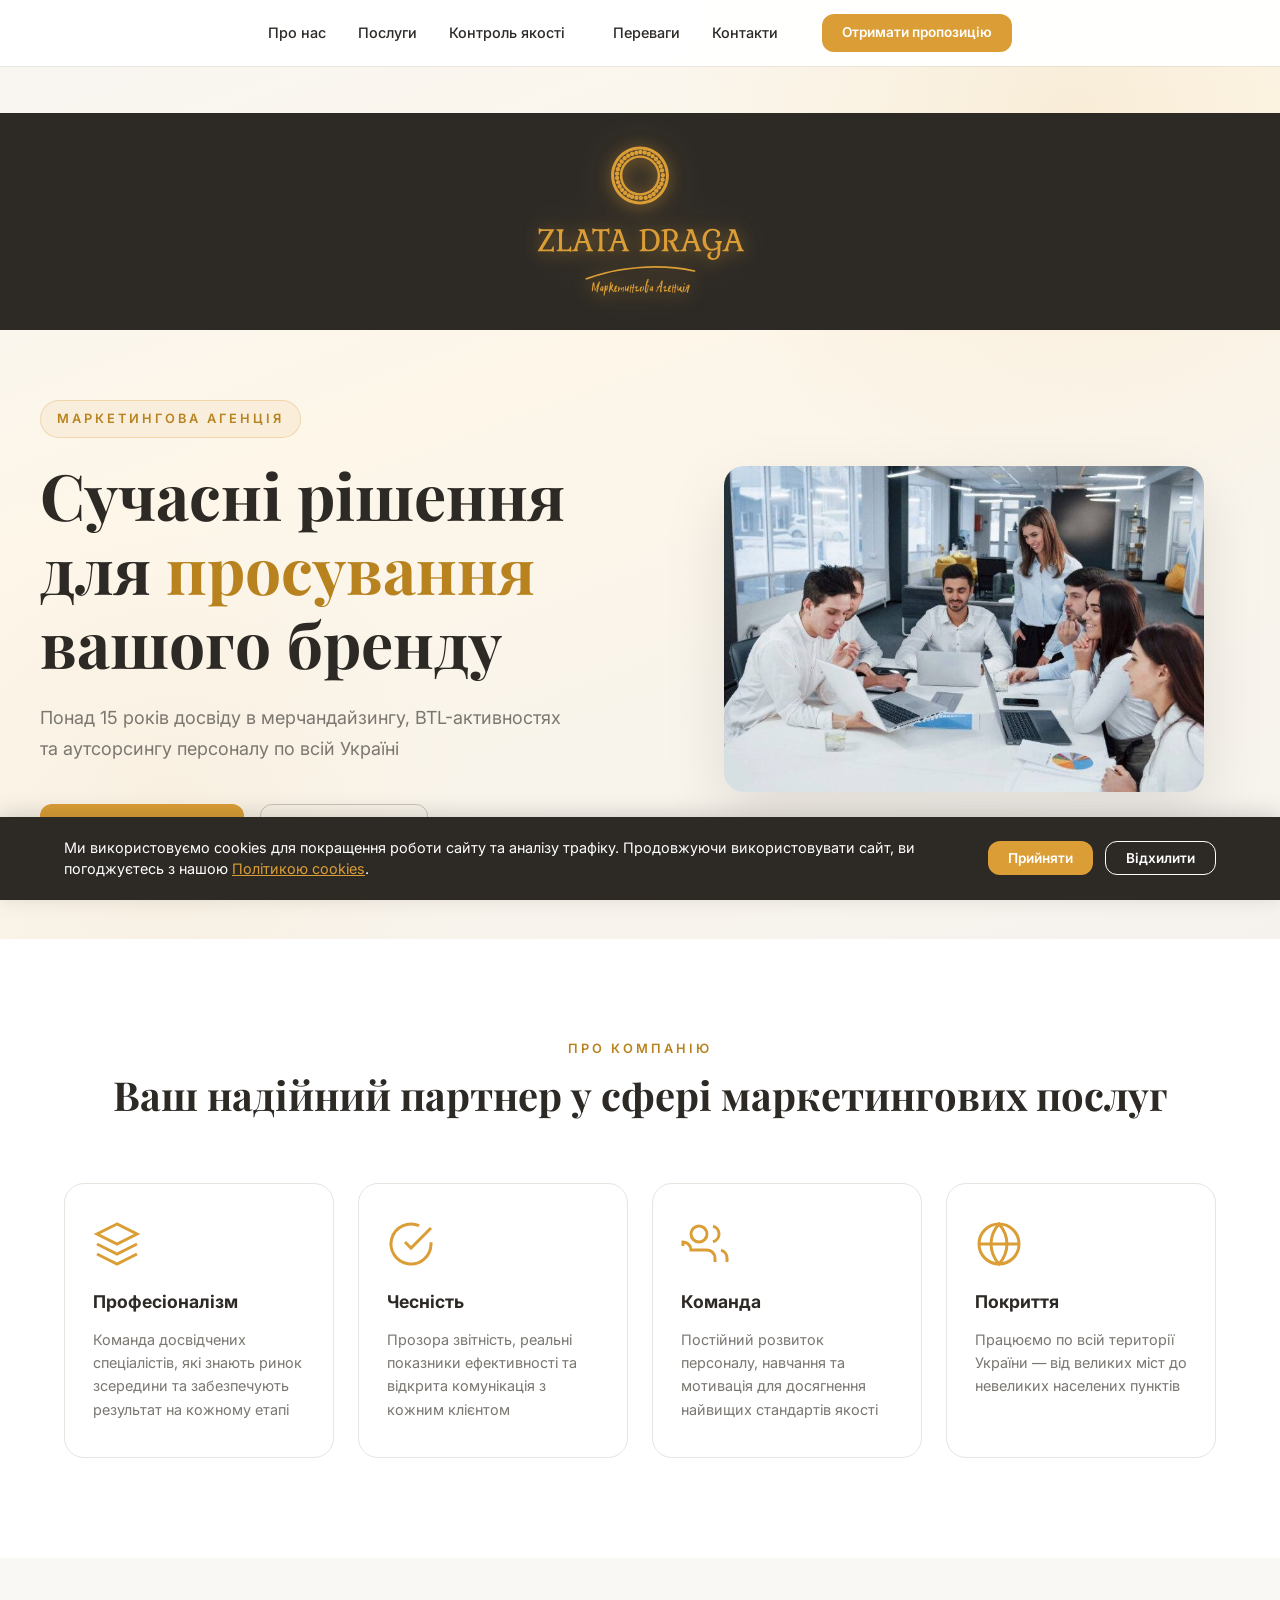
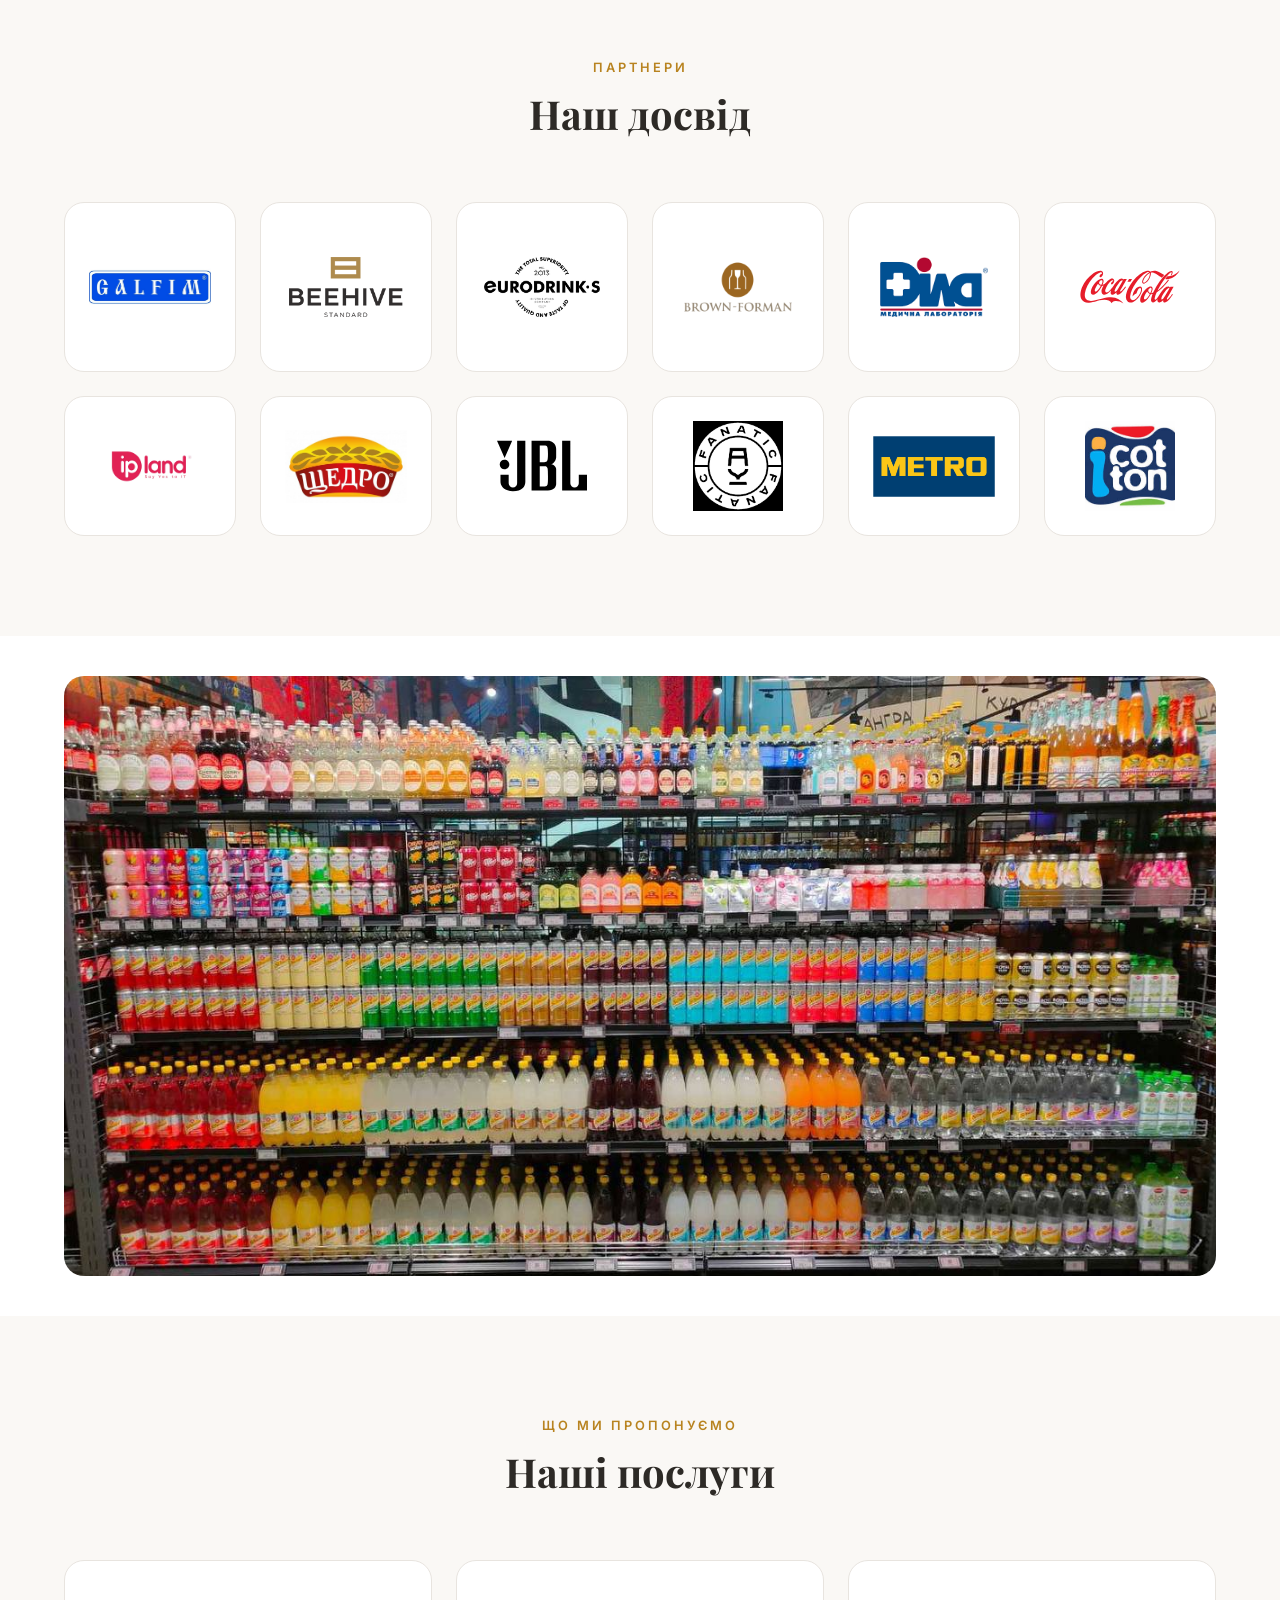
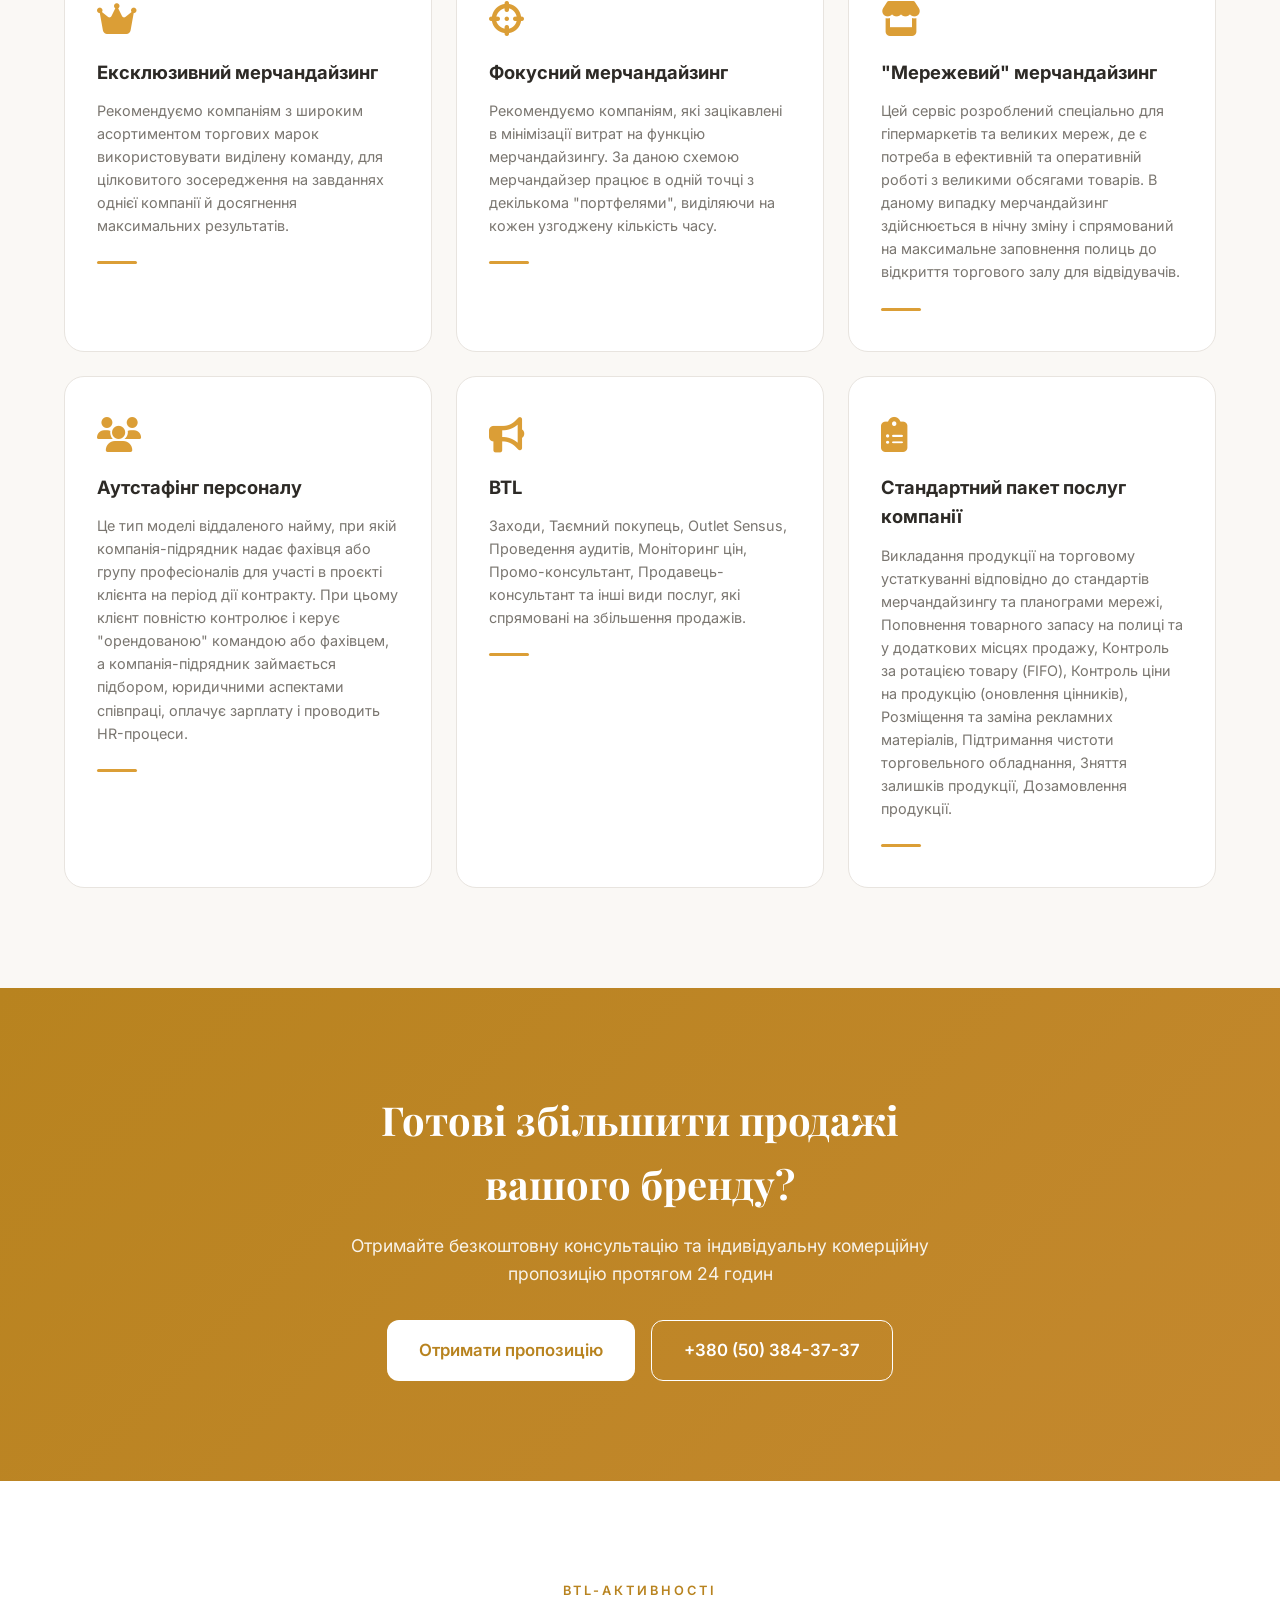
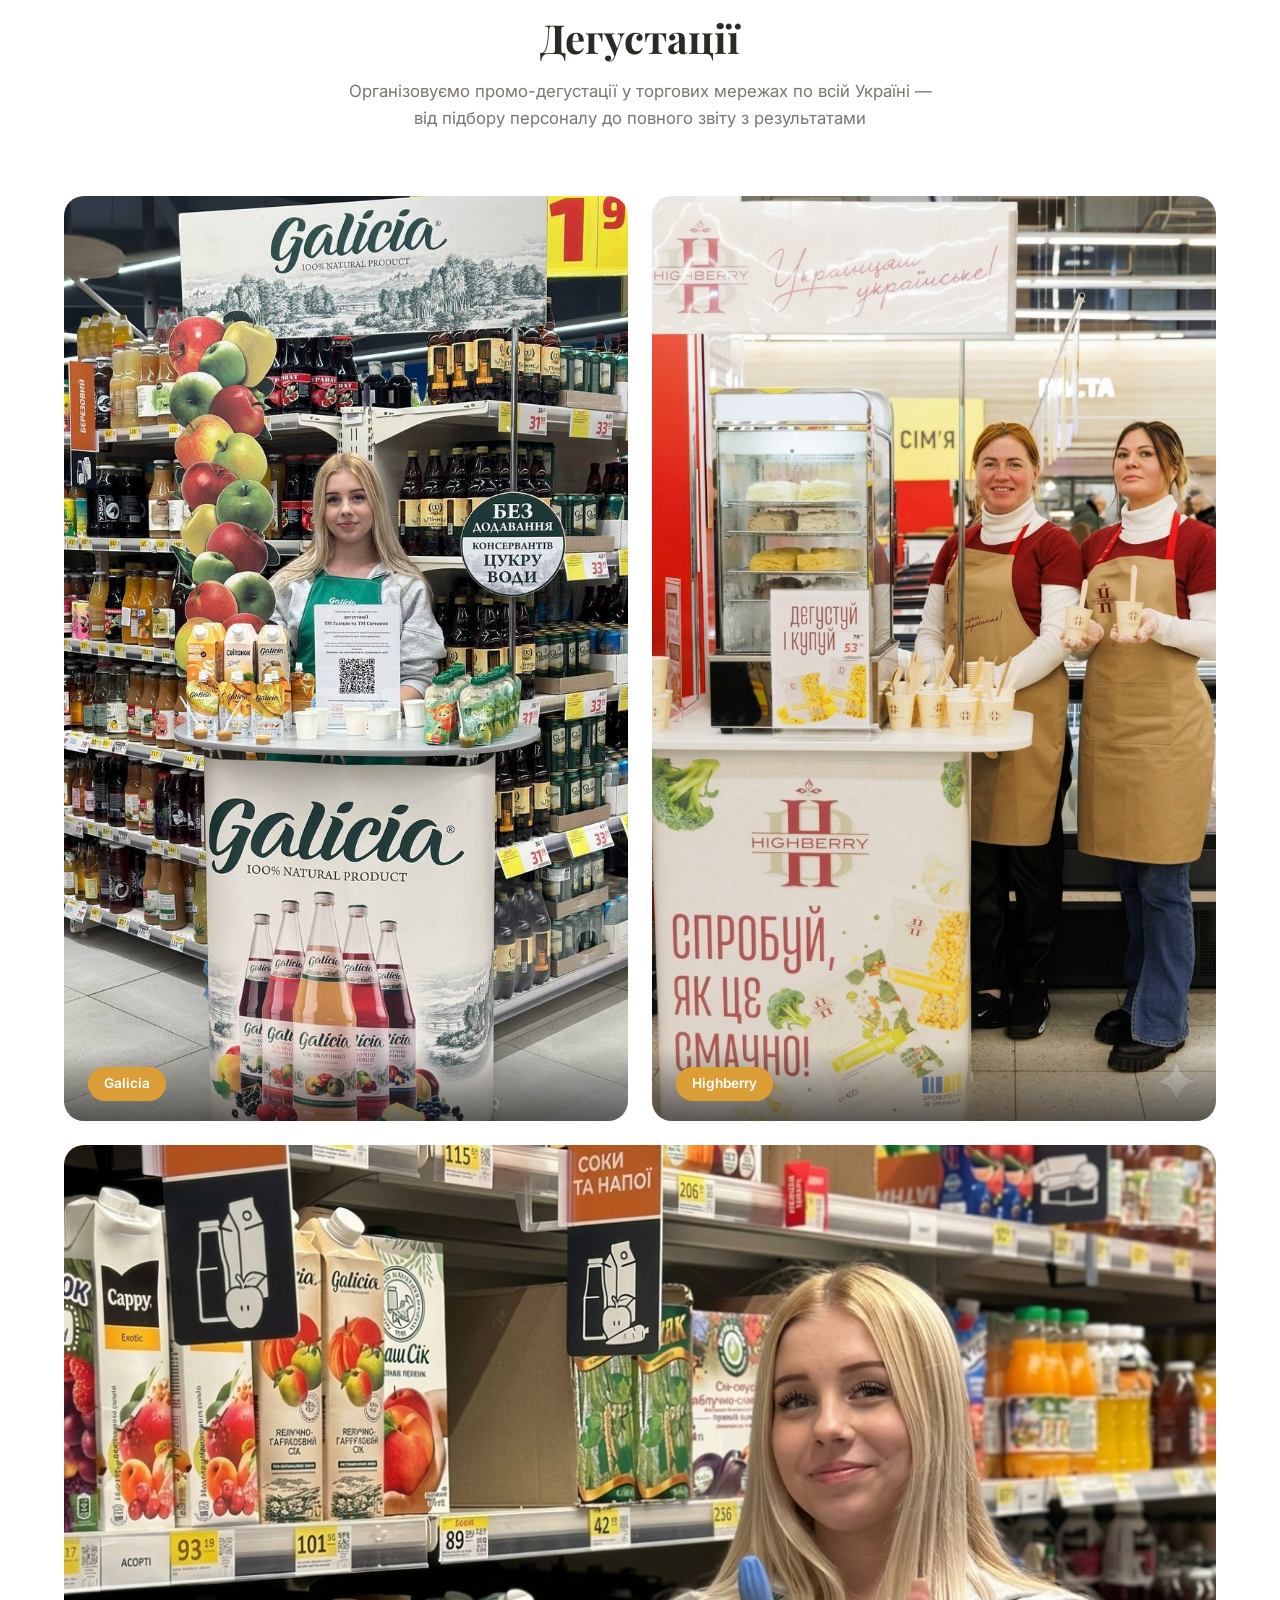
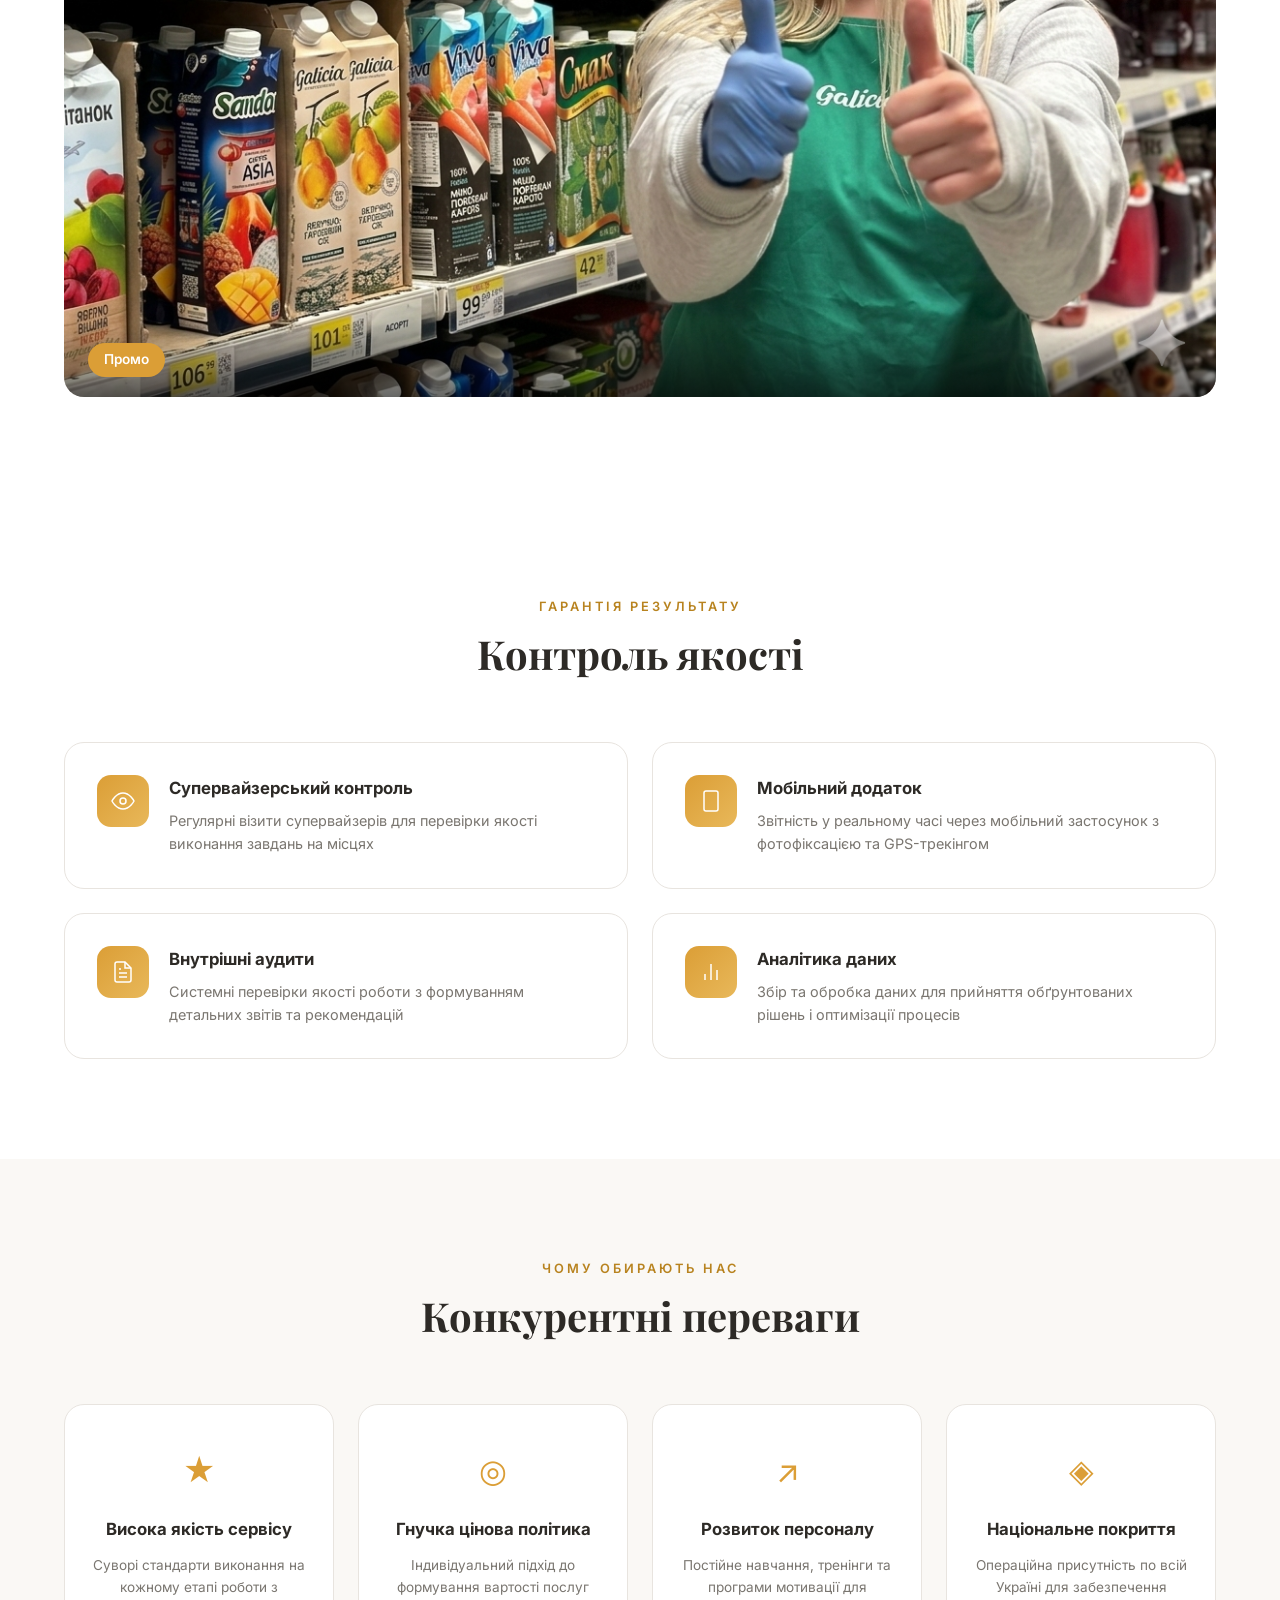
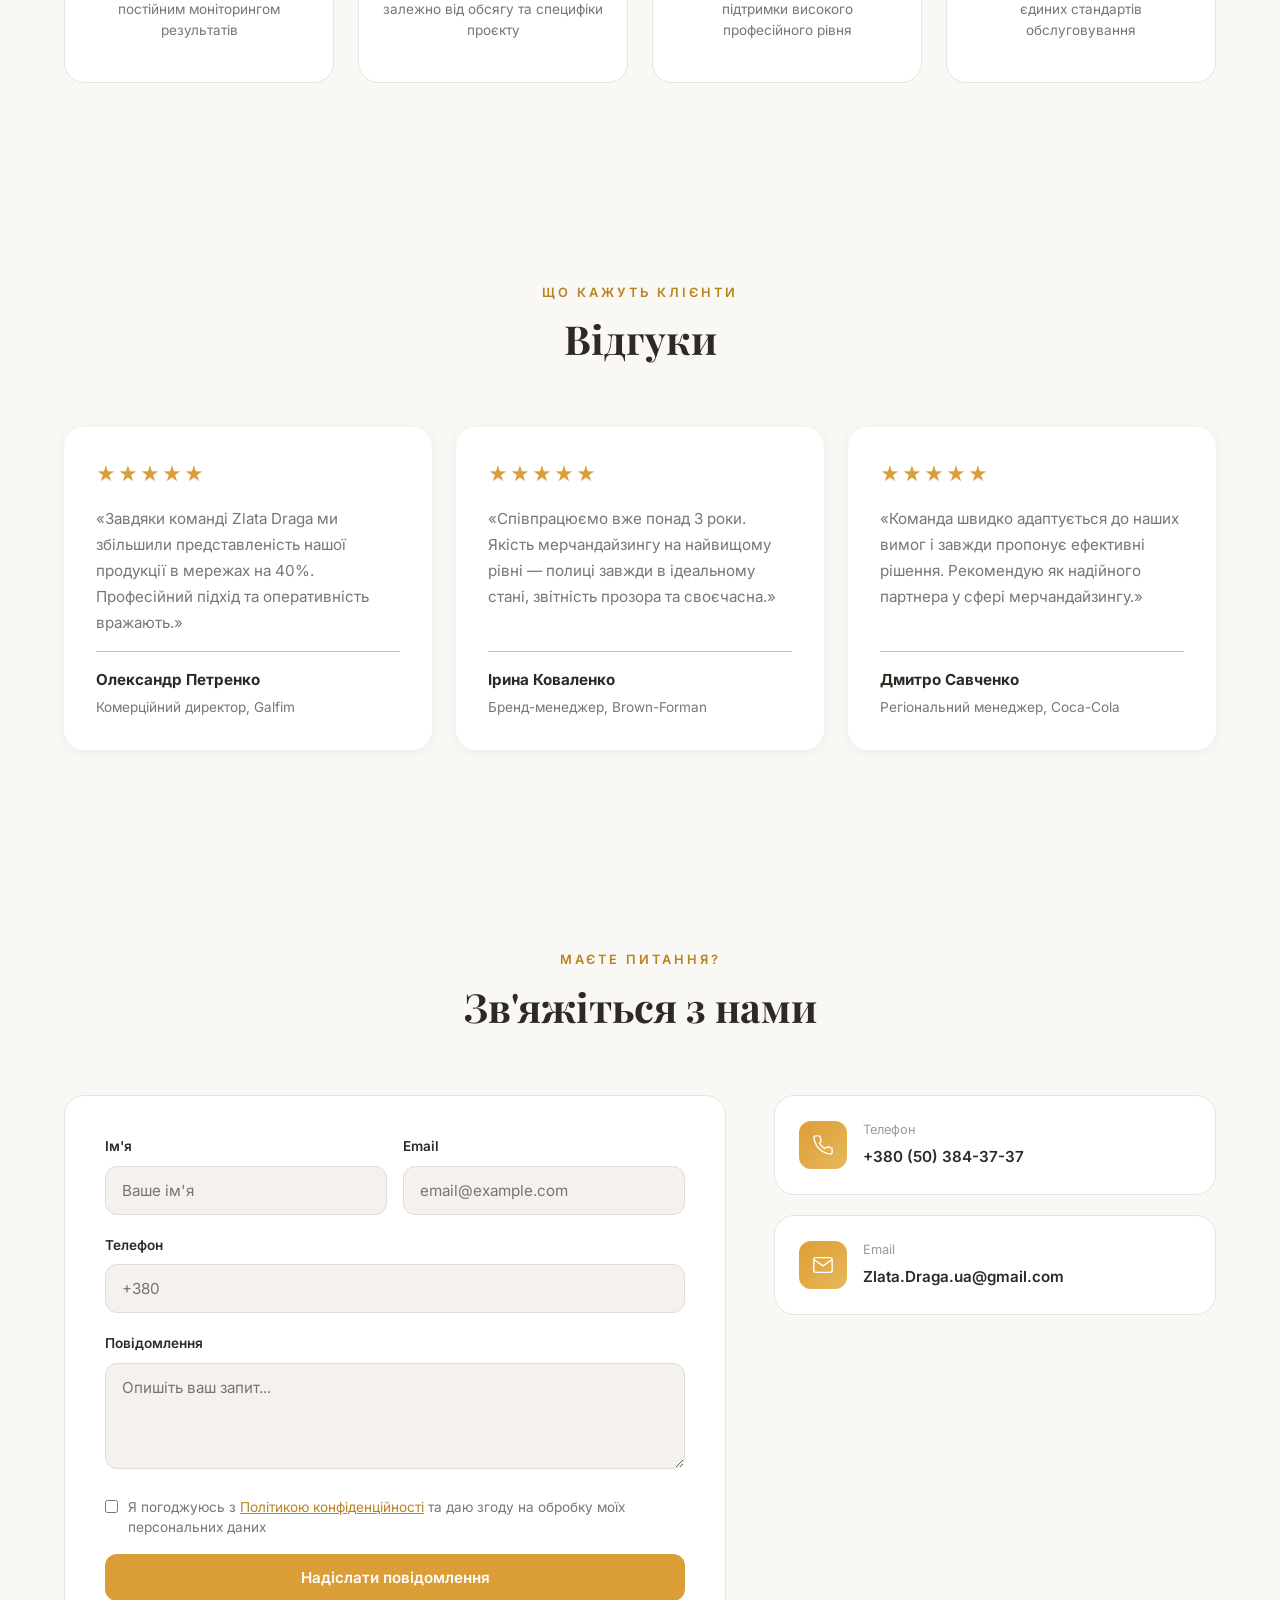
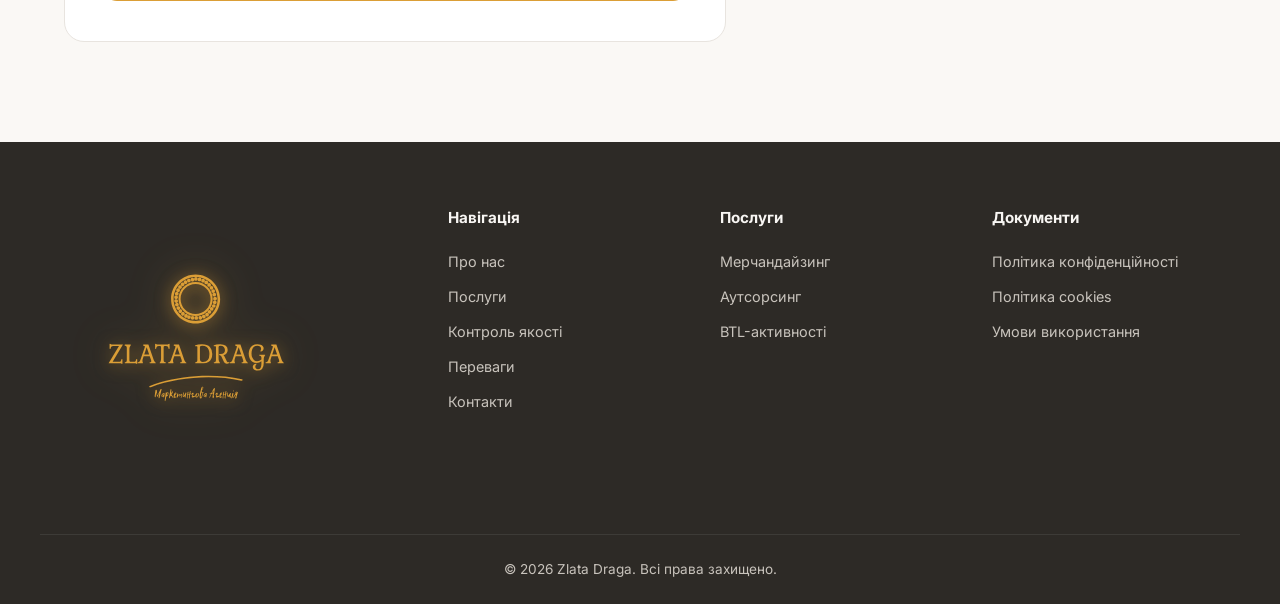
==== commit 085ba87c: "Додано секцію дегустацій та покращено видимість лого - Нова секція "Дегустації" з 3 фото (Galicia, H" ====
--- a/index.html
+++ b/index.html
@@ -227,6 +227,37 @@
     </div>
   </section>
 
+  <!-- Degustation -->
+  <section class="degustation section" id="degustation">
+    <div class="container">
+      <div class="section__header">
+        <p class="section__label">BTL-активності</p>
+        <h2 class="section__title">Дегустації</h2>
+        <p class="degustation__subtitle">Організовуємо промо-дегустації у торгових мережах по всій Україні — від підбору персоналу до повного звіту з результатами</p>
+      </div>
+      <div class="degustation__grid">
+        <div class="degustation__item">
+          <img src="img/photo_dig_1.jpg" alt="Дегустація продукції Galicia у супермаркеті">
+          <div class="degustation__overlay">
+            <span class="degustation__tag">Galicia</span>
+          </div>
+        </div>
+        <div class="degustation__item">
+          <img src="img/photo_dig_3.png" alt="Дегустація продукції Highberry у супермаркеті">
+          <div class="degustation__overlay">
+            <span class="degustation__tag">Highberry</span>
+          </div>
+        </div>
+        <div class="degustation__item degustation__item--wide">
+          <img src="img/photo_dig_2.png" alt="Промо-консультант Galicia у торговому залі">
+          <div class="degustation__overlay">
+            <span class="degustation__tag">Промо</span>
+          </div>
+        </div>
+      </div>
+    </div>
+  </section>
+
   <!-- Quality -->
   <section class="quality section" id="quality">
     <div class="container">
--- a/css/style.css
+++ b/css/style.css
@@ -88,16 +88,33 @@
 
 .logo-banner__link {
   pointer-events: auto;
+  position: relative;
+}
+
+.logo-banner::before {
+  content: '';
+  position: absolute;
+  top: 15%;
+  left: 0;
+  right: 0;
+  height: 70%;
+  background: var(--dark);
+  z-index: -1;
 }
 
 .logo-banner__link img {
   height: 311px;
   width: auto;
   transition: var(--transition);
+  filter: drop-shadow(0 2px 8px rgba(219, 158, 54, 0.5)) drop-shadow(0 0 20px rgba(219, 158, 54, 0.2));
 }
 
 .logo-banner--scrolled {
   opacity: 0;
+  pointer-events: none !important;
+}
+
+.logo-banner--scrolled .logo-banner__link {
   pointer-events: none;
 }
 
@@ -542,6 +559,61 @@
   width: 60px;
 }
 
+/* ===== Degustation ===== */
+.degustation__subtitle {
+  font-size: 1.05rem;
+  color: var(--gray);
+  max-width: 600px;
+  margin: 16px auto 0;
+  line-height: 1.6;
+}
+
+.degustation__grid {
+  display: grid;
+  grid-template-columns: 1fr 1fr;
+  gap: 24px;
+}
+
+.degustation__item {
+  position: relative;
+  border-radius: var(--radius-lg);
+  overflow: hidden;
+}
+
+.degustation__item img {
+  width: 100%;
+  height: auto;
+  display: block;
+  transition: transform 0.5s ease;
+}
+
+.degustation__item:hover img {
+  transform: scale(1.05);
+}
+
+.degustation__item--wide {
+  grid-column: 1 / -1;
+}
+
+.degustation__overlay {
+  position: absolute;
+  bottom: 0;
+  left: 0;
+  right: 0;
+  padding: 20px 24px;
+  background: linear-gradient(to top, rgba(0, 0, 0, 0.6) 0%, transparent 100%);
+}
+
+.degustation__tag {
+  display: inline-block;
+  padding: 6px 16px;
+  background: var(--gold);
+  color: var(--white-pure);
+  font-size: 0.85rem;
+  font-weight: 600;
+  border-radius: 100px;
+}
+
 /* ===== Quality ===== */
 .quality__grid {
   display: grid;
@@ -822,6 +894,7 @@
   height: 264px;
   width: auto;
   margin-bottom: 16px;
+  filter: drop-shadow(0 2px 8px rgba(219, 158, 54, 0.5)) drop-shadow(0 0 20px rgba(219, 158, 54, 0.3));
 }
 
 .footer__brand p {
@@ -1173,8 +1246,13 @@
   .quality__grid,
   .advantages__grid,
   .recommendations__grid,
-  .testimonials__grid {
+  .testimonials__grid,
+  .degustation__grid {
     grid-template-columns: 1fr;
+  }
+
+  .degustation__item--wide {
+    grid-column: auto;
   }
 
   .experience__grid {
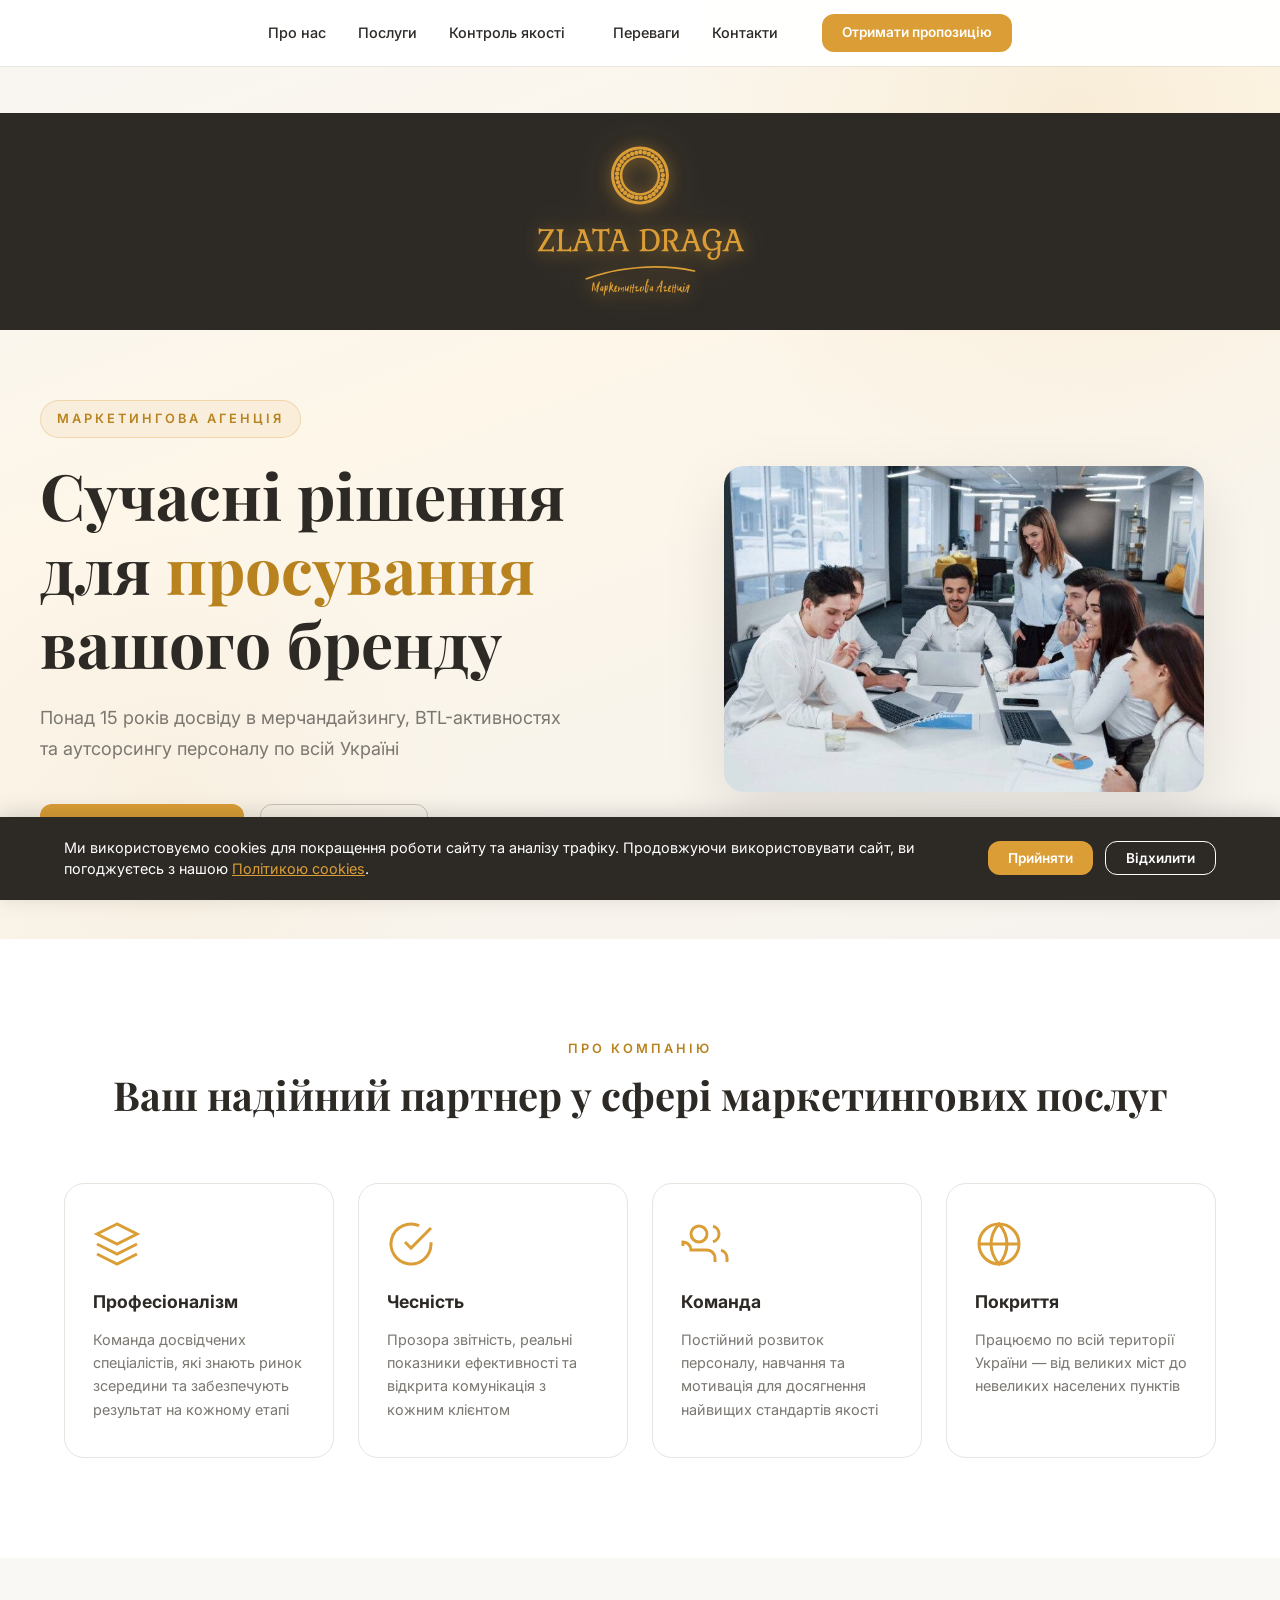
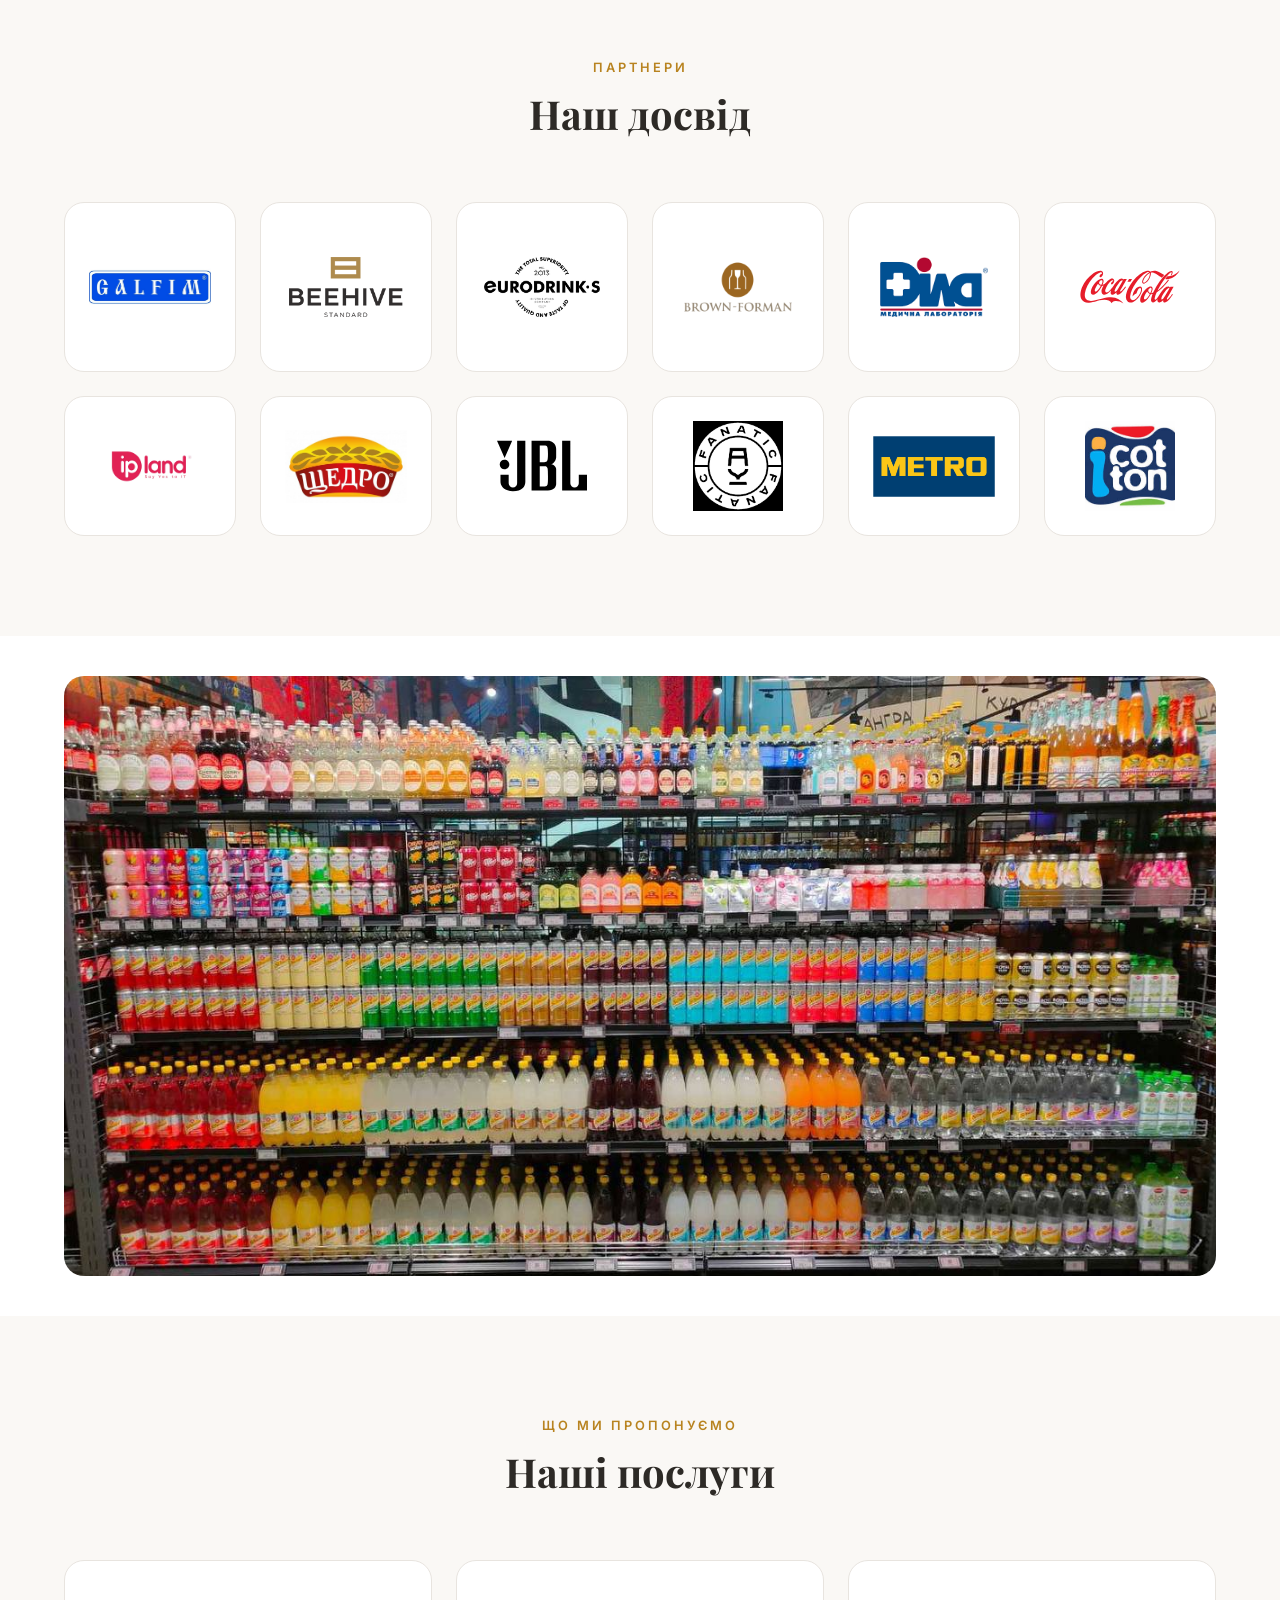
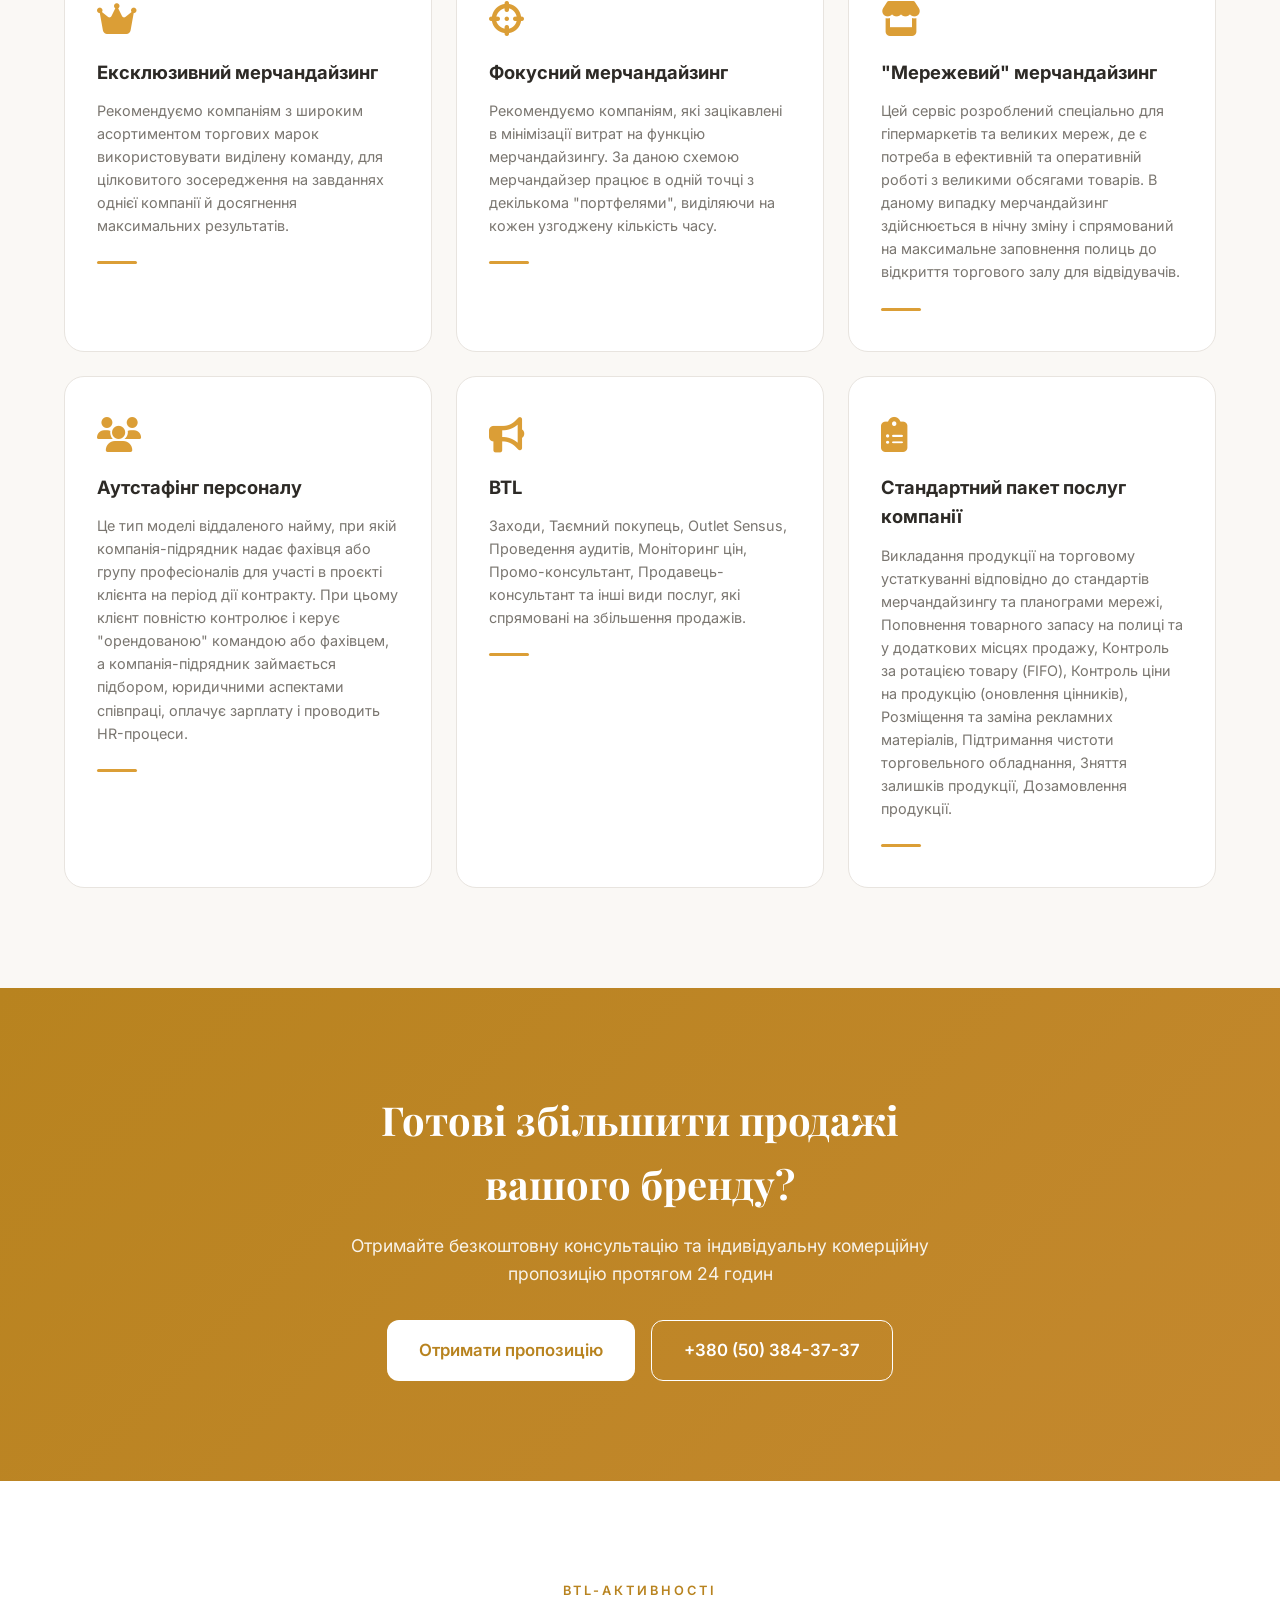
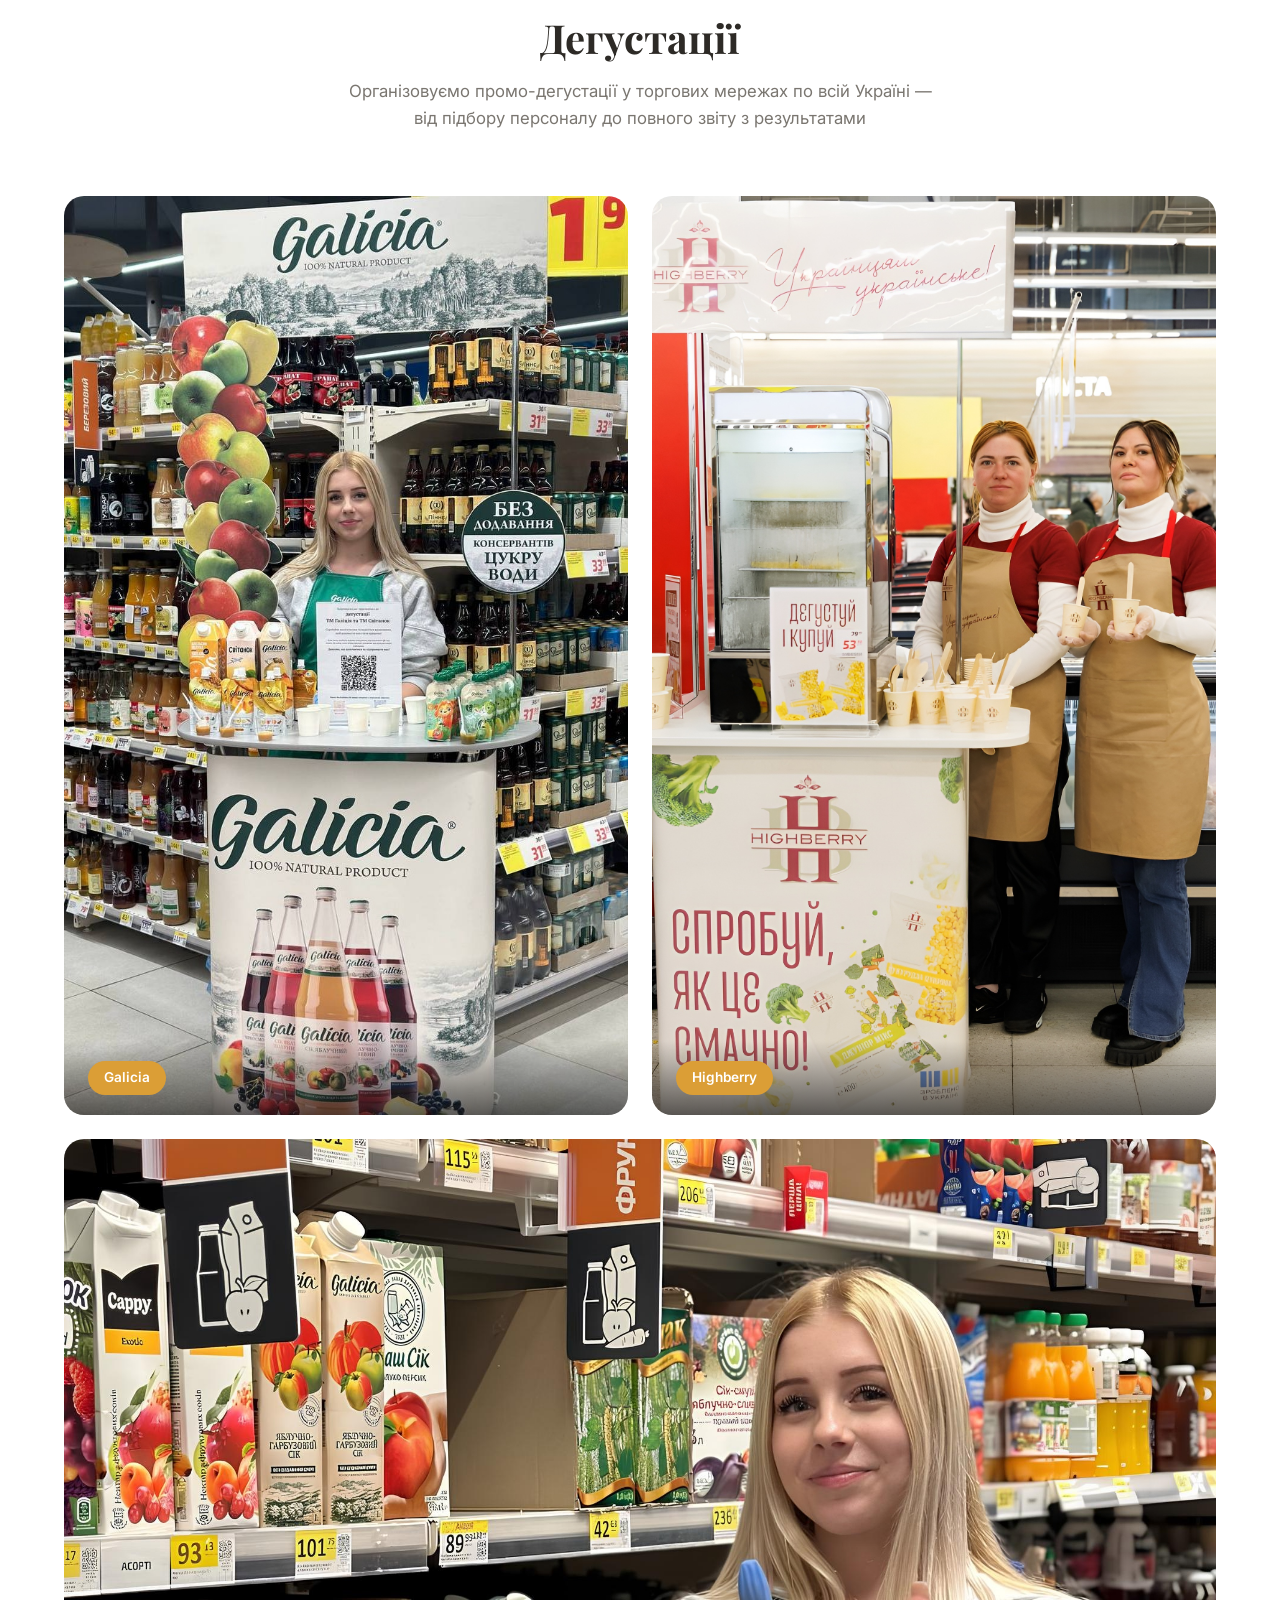
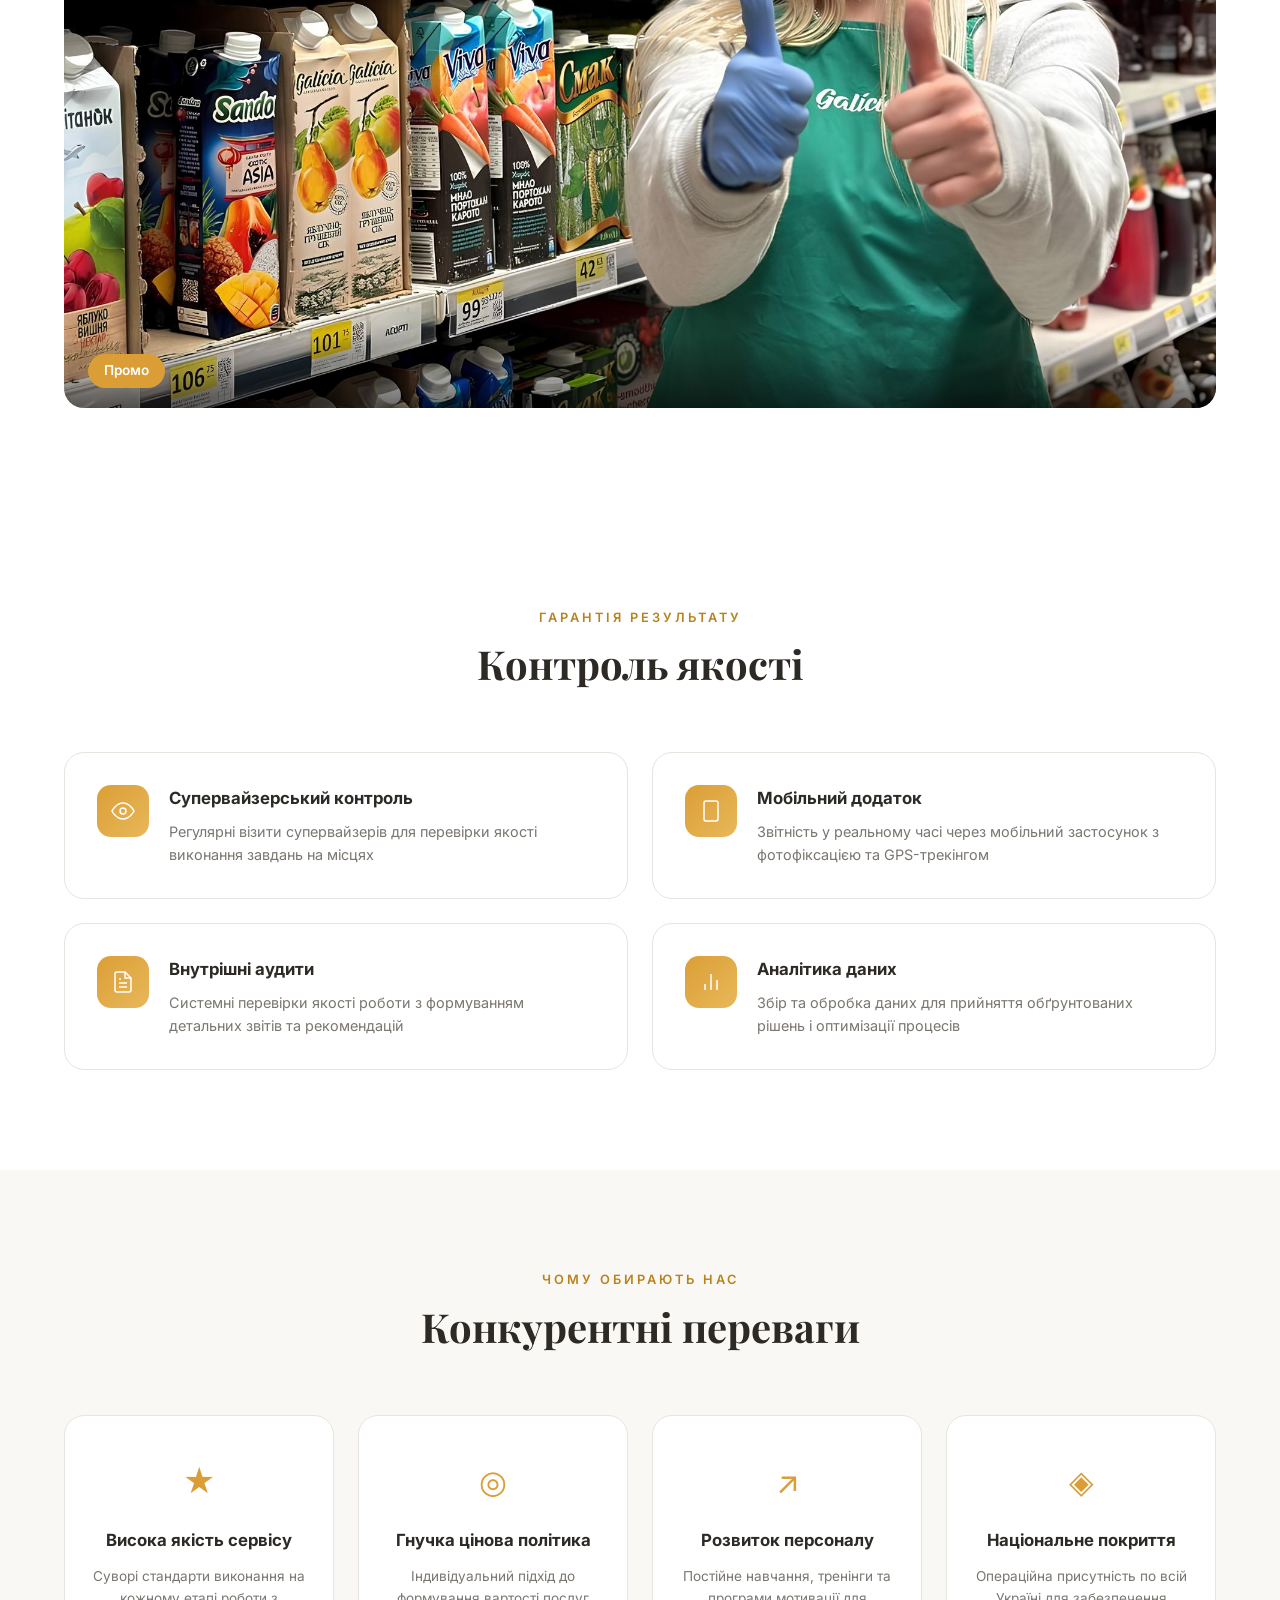
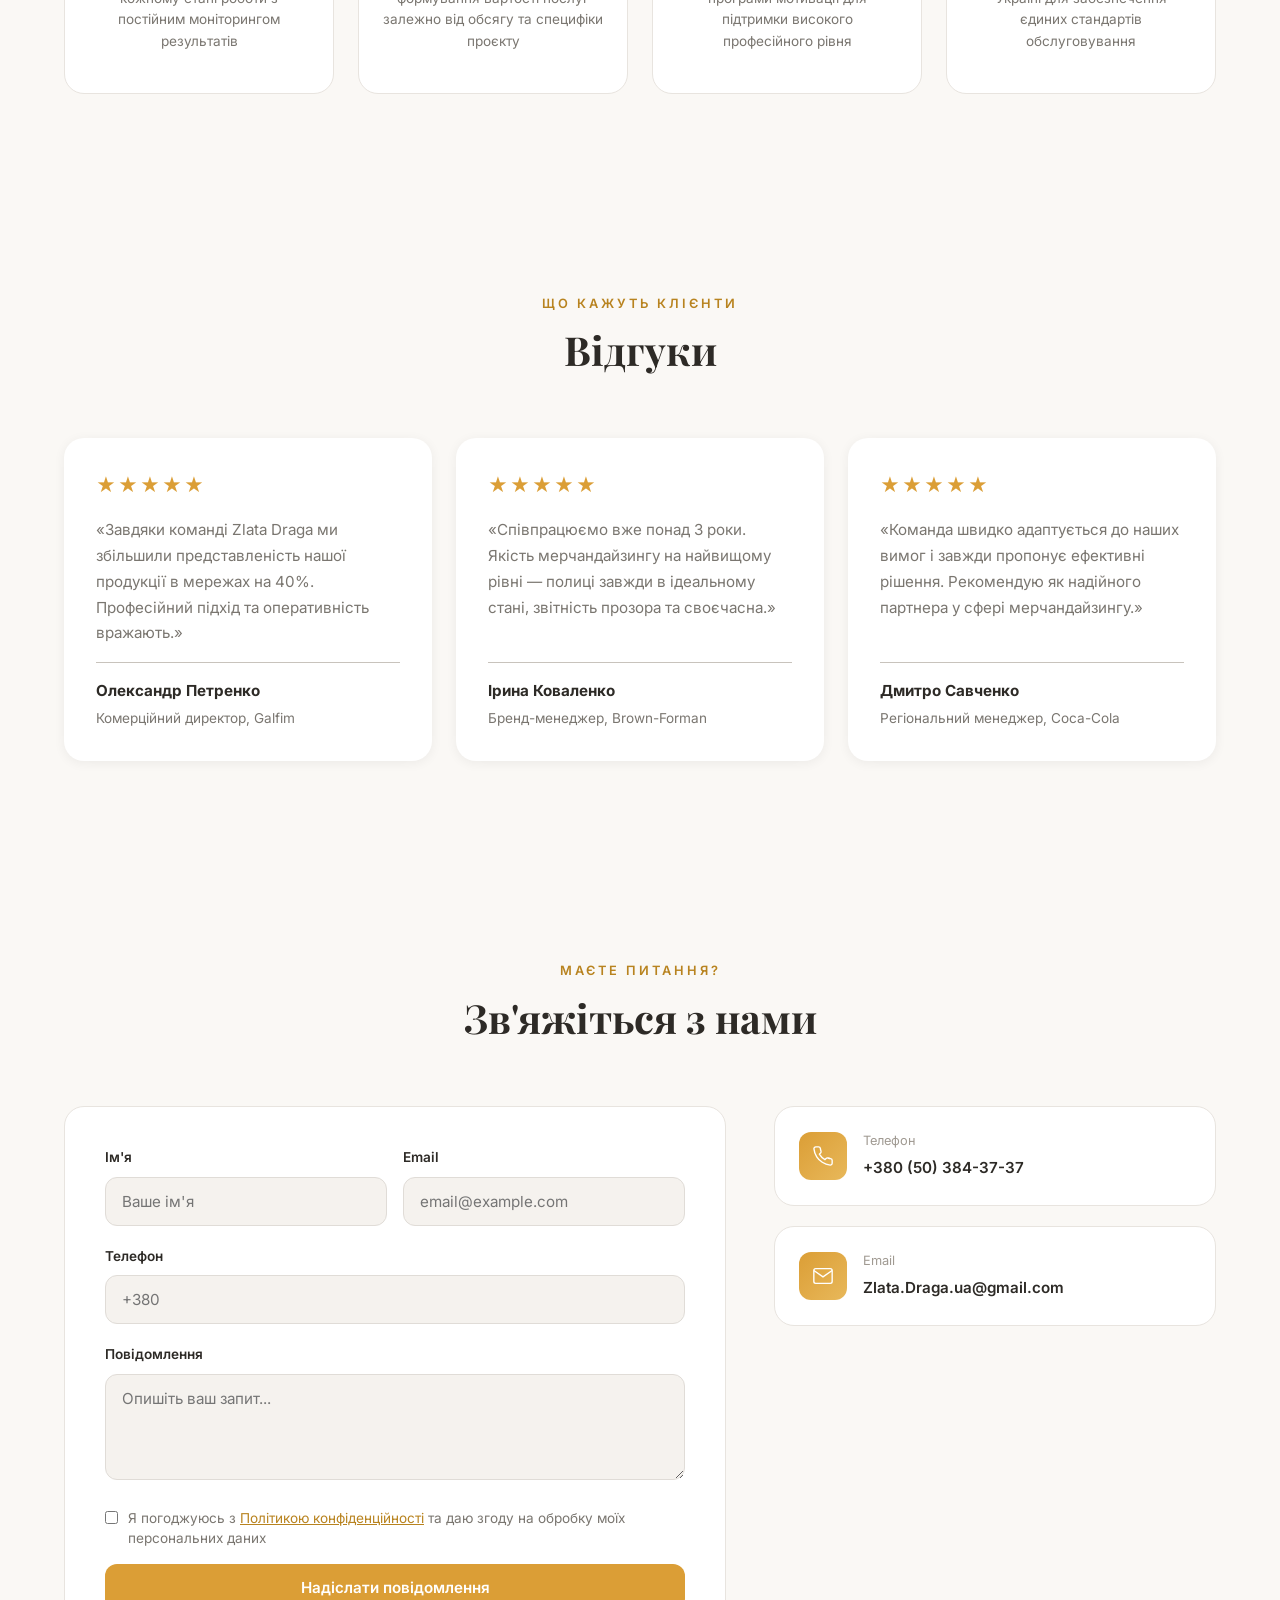
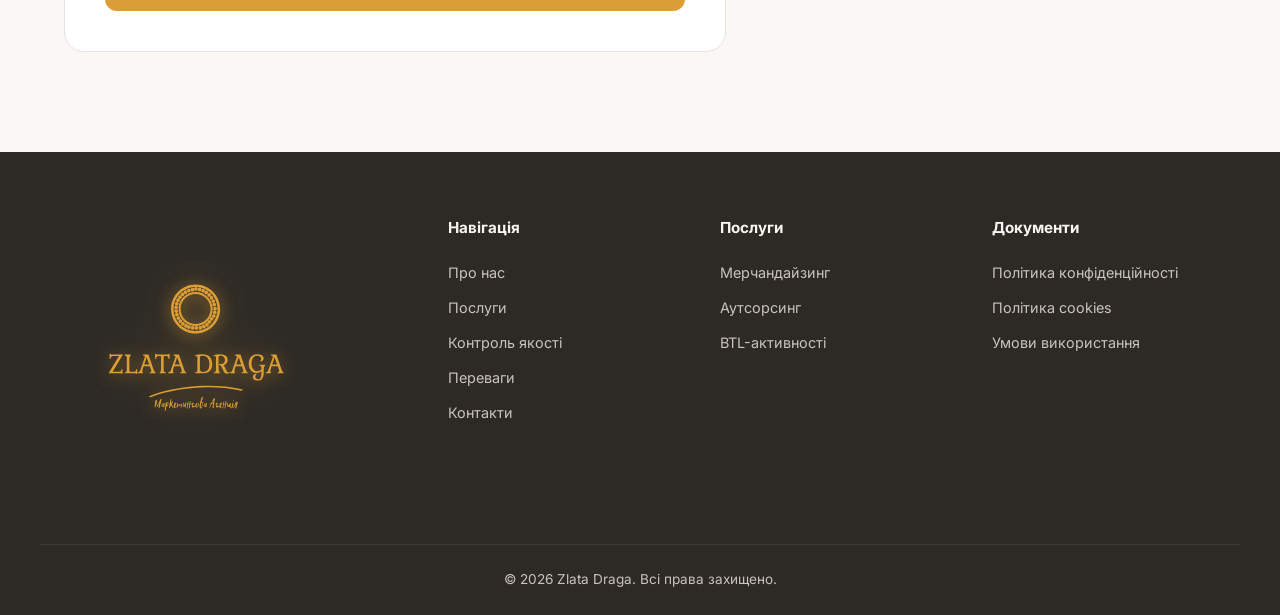
==== commit 5af9865b: "Оновлено фото дегустацій та секцію index.html Co-Authored-By: Claude Opus 4.6 <noreply@anthropic.com" ====
--- a/index.html
+++ b/index.html
@@ -243,13 +243,13 @@
           </div>
         </div>
         <div class="degustation__item">
-          <img src="img/photo_dig_3.png" alt="Дегустація продукції Highberry у супермаркеті">
+          <img src="img/photo_dig_3.jpg" alt="Дегустація продукції Highberry у супермаркеті">
           <div class="degustation__overlay">
             <span class="degustation__tag">Highberry</span>
           </div>
         </div>
         <div class="degustation__item degustation__item--wide">
-          <img src="img/photo_dig_2.png" alt="Промо-консультант Galicia у торговому залі">
+          <img src="img/photo_dig_2.jpg" alt="Промо-консультант Galicia у торговому залі">
           <div class="degustation__overlay">
             <span class="degustation__tag">Промо</span>
           </div>
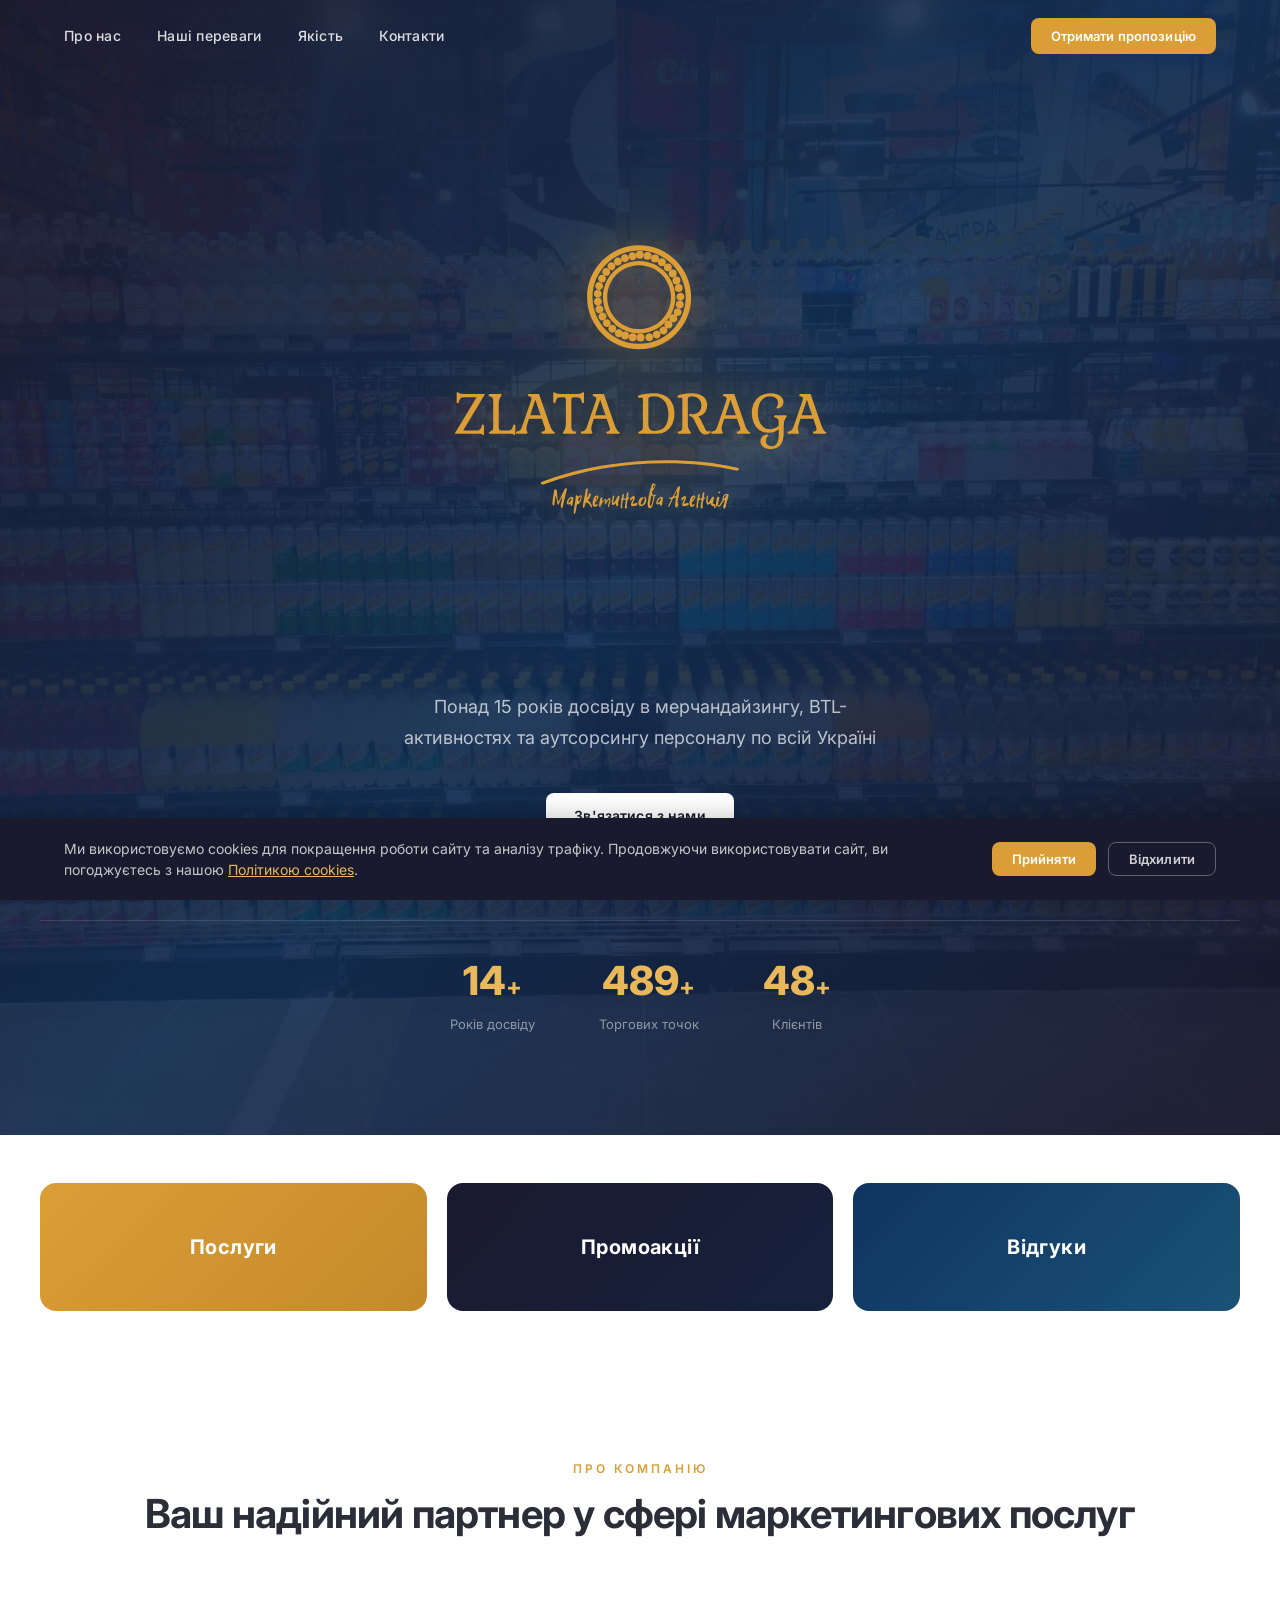
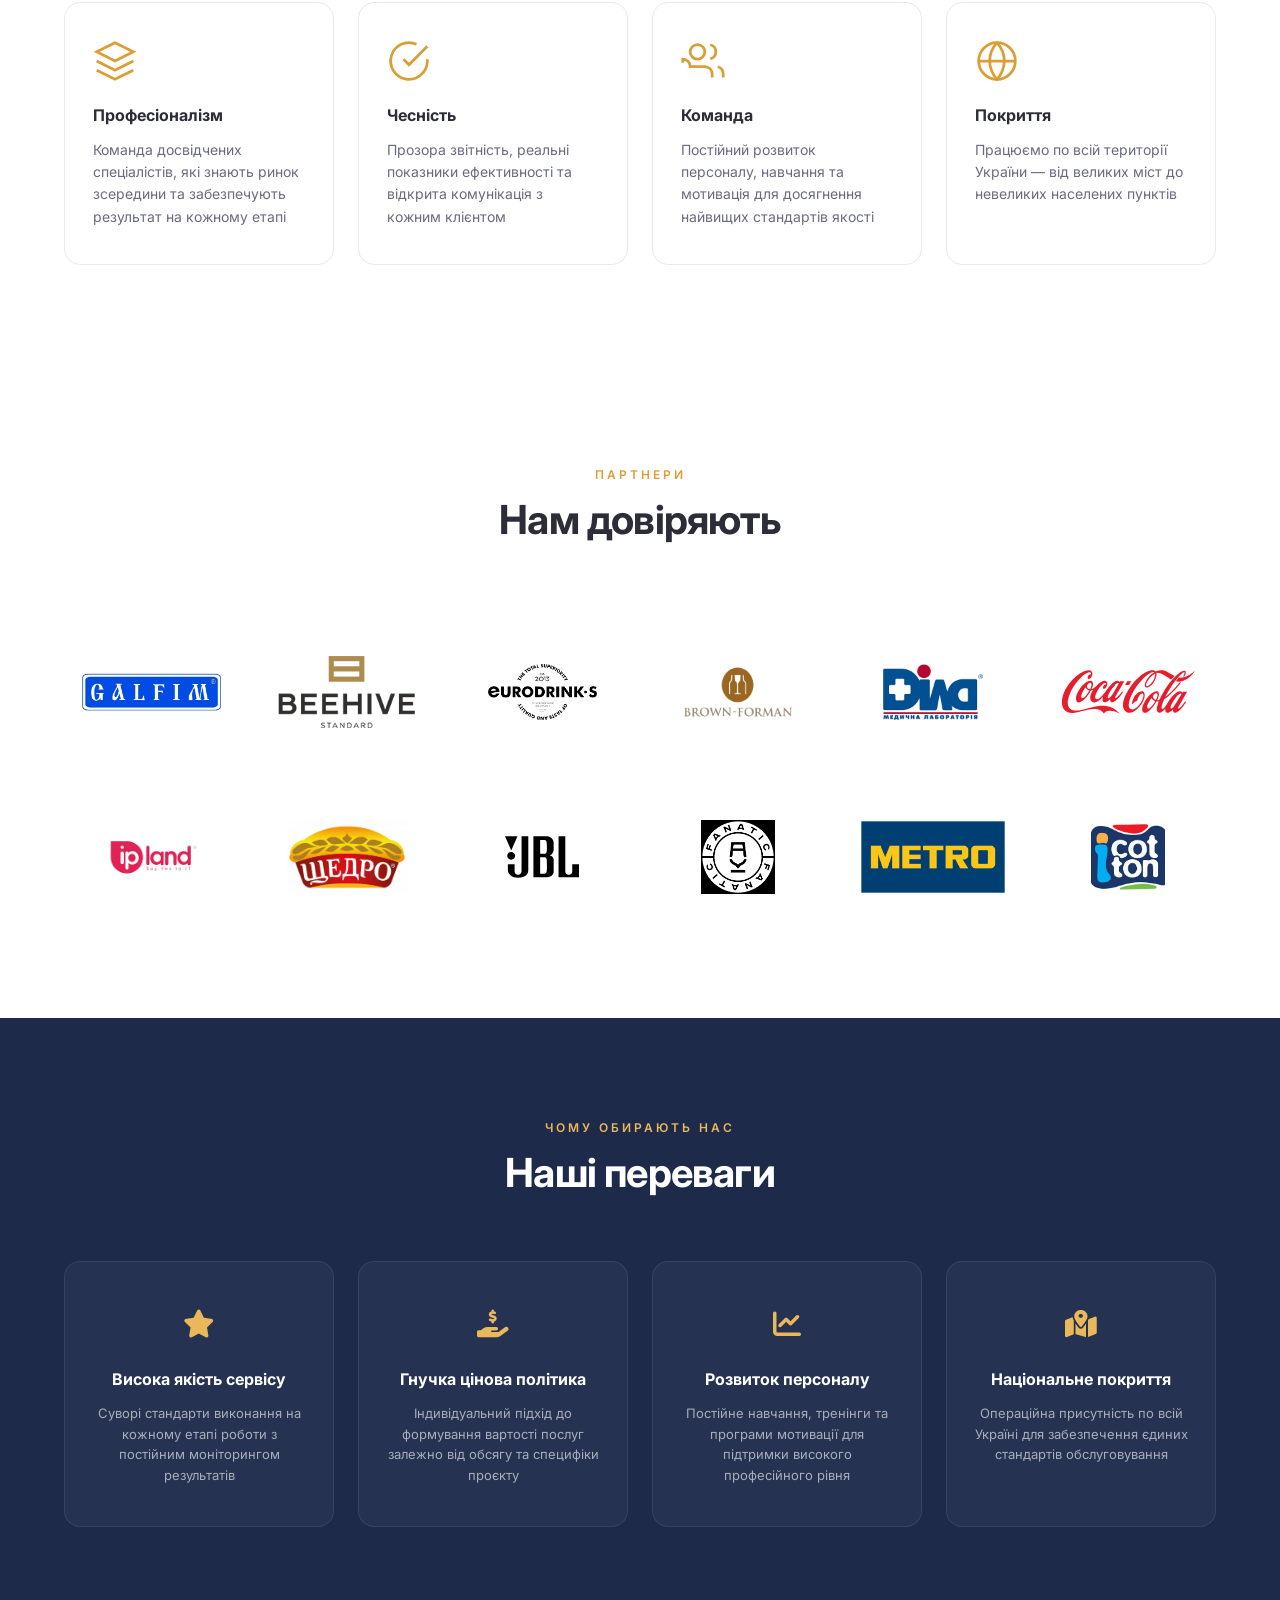
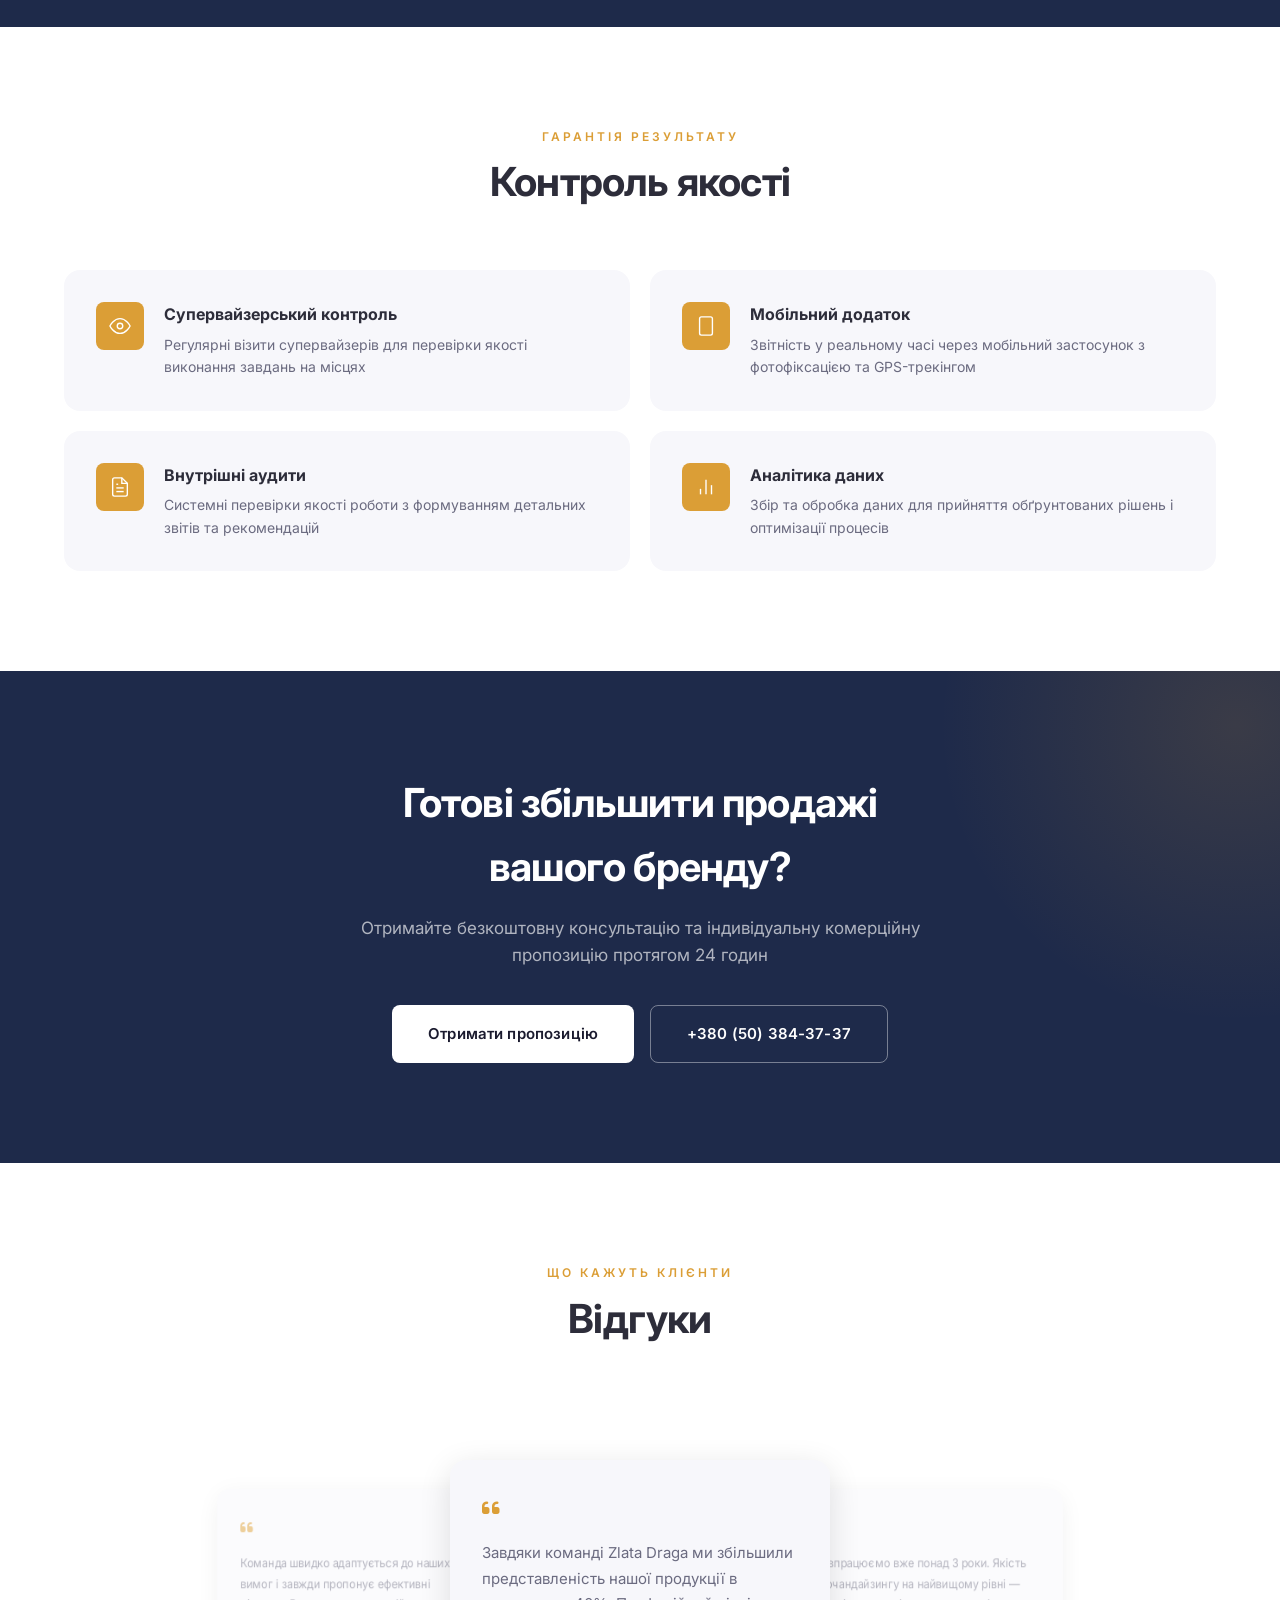
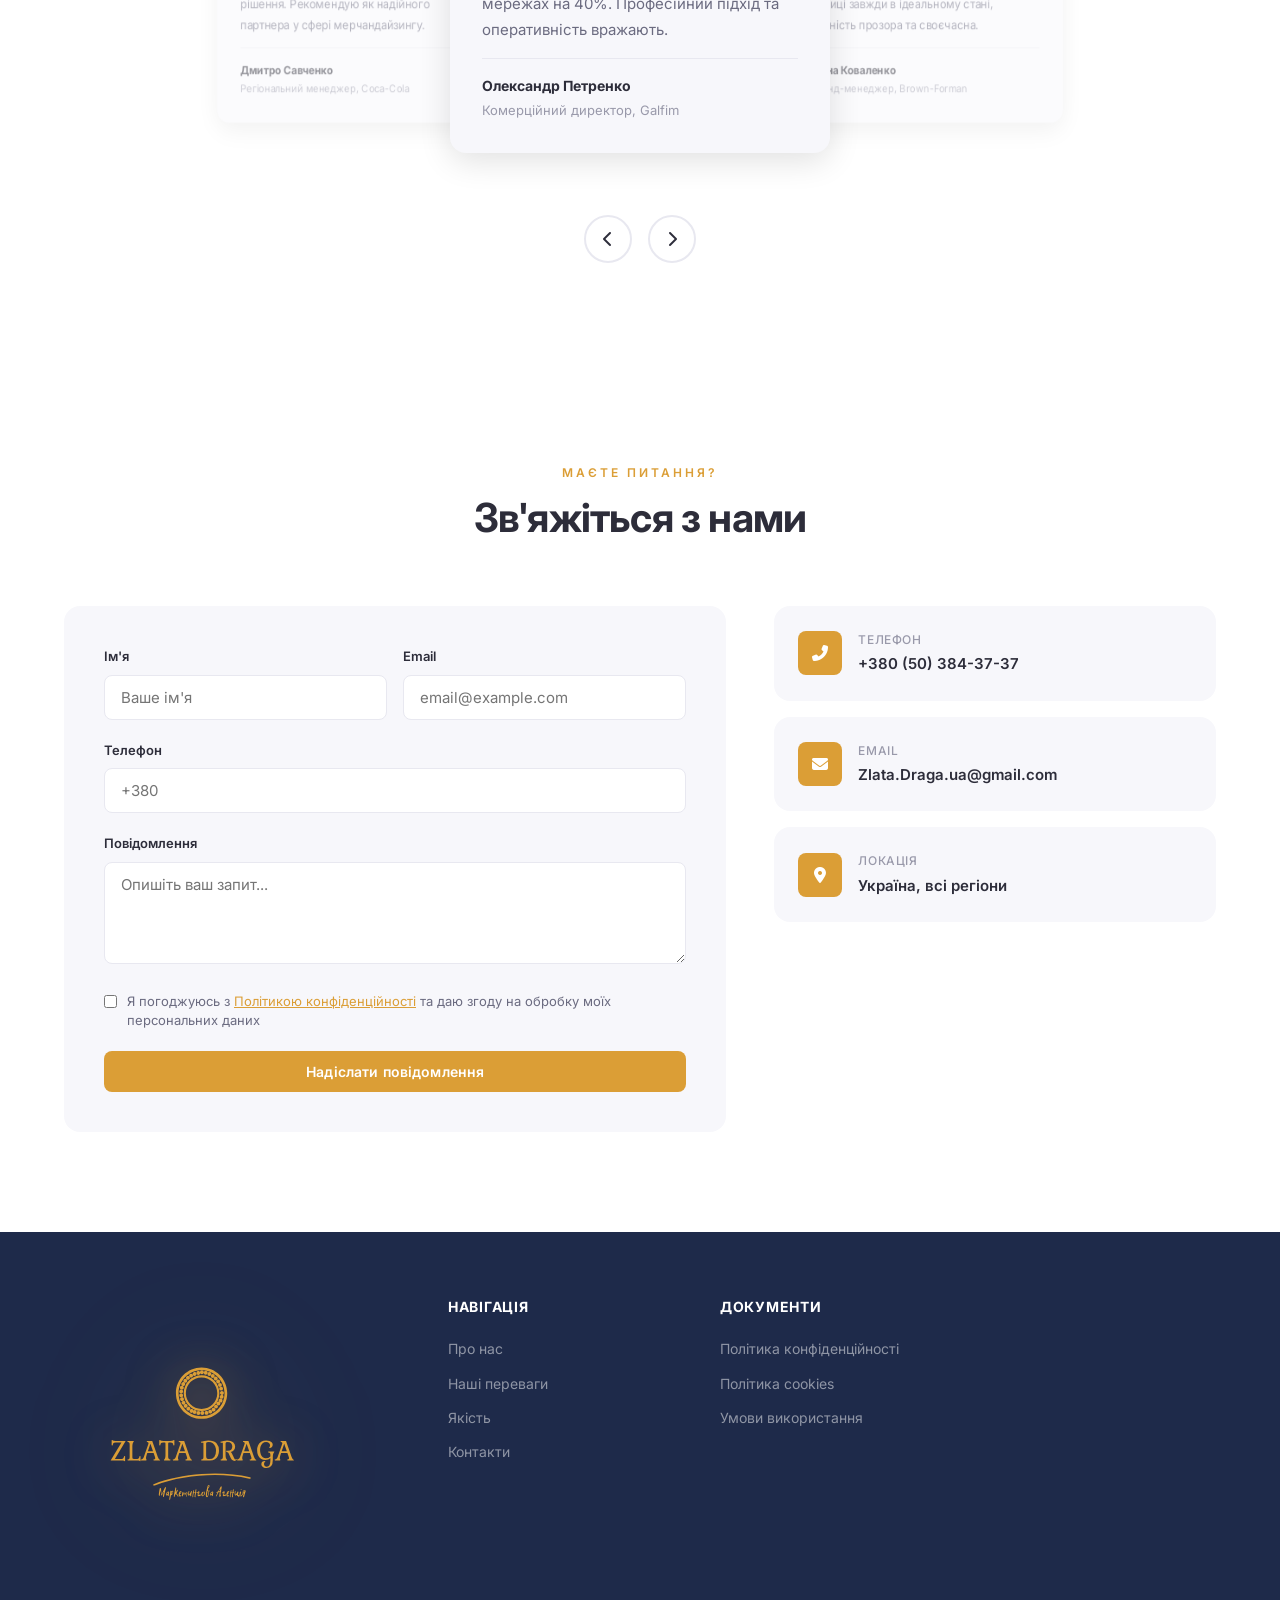
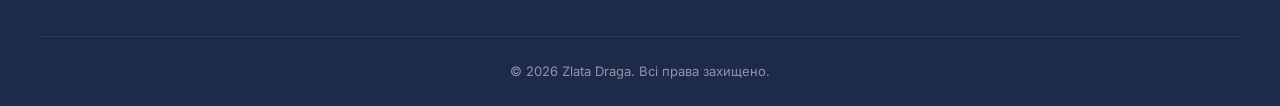
==== commit 5a462406: "Редизайн сайту: hero з великим лого, плиткові послуги, 3D карусель відгуків - Велике лого з анімаціє" ====
--- a/index.html
+++ b/index.html
@@ -46,55 +46,170 @@
   <link rel="stylesheet" href="css/style.css">
   <link rel="stylesheet" href="https://cdnjs.cloudflare.com/ajax/libs/font-awesome/6.5.1/css/all.min.css">
   <link rel="preconnect" href="https://fonts.googleapis.com">
-  <link href="https://fonts.googleapis.com/css2?family=Inter:wght@300;400;500;600;700;800&family=Playfair+Display:wght@600;700&display=swap" rel="stylesheet">
+  <link href="https://fonts.googleapis.com/css2?family=Inter:wght@300;400;500;600;700;800&display=swap" rel="stylesheet">
 </head>
 <body>
   <!-- Header -->
   <header class="header" id="header">
     <div class="container header__inner">
-      <nav class="header__nav header__nav--left" id="nav-left">
+      <nav class="header__nav" id="nav">
         <a href="#about" class="header__link">Про нас</a>
-        <a href="#services" class="header__link">Послуги</a>
-        <a href="#quality" class="header__link">Контроль якості</a>
-        <a href="#advantages" class="header__link header__link--mobile">Переваги</a>
-        <a href="#contacts" class="header__link header__link--mobile">Контакти</a>
+        <a href="#advantages" class="header__link">Наші переваги</a>
+        <a href="#quality" class="header__link">Якість</a>
+        <a href="#contacts" class="header__link">Контакти</a>
       </nav>
-      <nav class="header__nav header__nav--right" id="nav">
-        <a href="#advantages" class="header__link">Переваги</a>
-        <a href="#contacts" class="header__link">Контакти</a>
-        <a href="#contacts" class="btn btn--primary btn--sm header__cta">Отримати пропозицію</a>
-      </nav>
+      <a href="#contacts" class="btn btn--primary btn--sm header__cta">Отримати пропозицію</a>
       <button class="header__burger" id="burger" aria-label="Меню">
         <span></span><span></span><span></span>
       </button>
     </div>
   </header>
 
-  <!-- Logo Banner -->
-  <div class="logo-banner" id="logoBanner">
-    <a href="#" class="logo-banner__link">
-      <img src="img/logo.svg" alt="Synergy Force">
-    </a>
-  </div>
-
   <!-- Hero -->
   <section class="hero" id="hero">
-    <div class="hero__bg"></div>
+    <div class="hero__bg">
+      <img src="img/photo_3.jpg" alt="Мерчандайзинг">
+    </div>
+    <div class="hero__overlay"></div>
     <div class="container hero__inner">
       <div class="hero__content">
-        <p class="hero__label">Маркетингова агенція</p>
-        <h1 class="hero__title">Сучасні рішення для <span class="accent">просування</span> вашого бренду</h1>
+        <img src="img/logo.svg" alt="Zlata Draga" class="hero__logo">
         <p class="hero__text">Понад 15 років досвіду в мерчандайзингу, BTL-активностях та аутсорсингу персоналу по всій Україні</p>
         <div class="hero__actions">
-          <a href="#contacts" class="btn btn--primary">Зв'язатися з нами</a>
-          <a href="#services" class="btn btn--outline">Наші послуги</a>
-        </div>
-      </div>
-      <div class="hero__image">
-        <img src="img/photo_1.jpg" alt="Synergy Force">
-      </div>
-    </div>
-  </section>
+          <a href="#contacts" class="btn btn--white">Зв'язатися з нами</a>
+        </div>
+      </div>
+      <div class="hero__stats">
+        <div class="stat">
+          <span class="stat__number" data-target="15">0</span><span class="stat__plus">+</span>
+          <span class="stat__label">Років досвіду</span>
+        </div>
+        <div class="stat">
+          <span class="stat__number" data-target="500">0</span><span class="stat__plus">+</span>
+          <span class="stat__label">Торгових точок</span>
+        </div>
+        <div class="stat">
+          <span class="stat__number" data-target="50">0</span><span class="stat__plus">+</span>
+          <span class="stat__label">Клієнтів</span>
+        </div>
+      </div>
+    </div>
+  </section>
+
+  <!-- Nav Buttons -->
+  <div class="hero__nav-buttons container">
+    <button class="hero__nav-btn" data-page="services">Послуги</button>
+    <button class="hero__nav-btn" data-page="promo">Промоакції</button>
+    <a href="#testimonials" class="hero__nav-btn">Відгуки</a>
+  </div>
+
+  <!-- Fullscreen Page: Послуги -->
+  <div class="fullpage" id="page-services">
+    <div class="fullpage__inner">
+      <div class="section__header">
+        <p class="section__label">Що ми пропонуємо</p>
+        <h2 class="section__title">Наші послуги</h2>
+      </div>
+      <div class="services-tiles">
+        <div class="service-tile" data-service="0">
+          <div class="service-tile__icon"><i class="fas fa-crown"></i></div>
+          <h3 class="service-tile__title">Ексклюзивний мерчандайзинг</h3>
+        </div>
+        <div class="service-tile" data-service="1">
+          <div class="service-tile__icon"><i class="fas fa-crosshairs"></i></div>
+          <h3 class="service-tile__title">Фокусний мерчандайзинг</h3>
+        </div>
+        <div class="service-tile" data-service="2">
+          <div class="service-tile__icon"><i class="fas fa-store"></i></div>
+          <h3 class="service-tile__title">"Мережевий" мерчандайзинг</h3>
+        </div>
+        <div class="service-tile" data-service="3">
+          <div class="service-tile__icon"><i class="fas fa-users"></i></div>
+          <h3 class="service-tile__title">Аутстафінг персоналу</h3>
+        </div>
+        <div class="service-tile" data-service="4">
+          <div class="service-tile__icon"><i class="fas fa-bullhorn"></i></div>
+          <h3 class="service-tile__title">BTL</h3>
+        </div>
+        <div class="service-tile" data-service="5">
+          <div class="service-tile__icon"><i class="fas fa-clipboard-list"></i></div>
+          <h3 class="service-tile__title">Стандартний пакет послуг</h3>
+        </div>
+        <div class="service-tile" data-service="6">
+          <div class="service-tile__icon"><i class="fas fa-rocket"></i></div>
+          <h3 class="service-tile__title">Стимулювання продажів</h3>
+        </div>
+      </div>
+    </div>
+  </div>
+
+  <!-- Fullscreen Page: Деталі послуги -->
+  <div class="fullpage" id="page-service-detail">
+    <div class="fullpage__inner">
+      <div class="service-detail">
+        <div class="service-detail__content">
+          <div class="service-detail__icon"></div>
+          <h2 class="service-detail__title"></h2>
+          <div class="service-detail__text"></div>
+        </div>
+        <div class="service-detail__img-wrap">
+          <img class="service-detail__img" src="" alt="">
+        </div>
+      </div>
+    </div>
+  </div>
+
+  <!-- Fullscreen Page: Промоакції -->
+  <div class="fullpage" id="page-promo">
+    <div class="fullpage__inner">
+      <div class="section__header">
+        <p class="section__label">BTL-активності</p>
+        <h2 class="section__title">Дегустації та промо</h2>
+      </div>
+      <p class="promo__intro">Ми організовуємо дегустації, промо-акції та BTL-заходи для провідних брендів по всій Україні. Кожен проєкт — це індивідуальний підхід, професійна команда та вимірюваний результат.</p>
+
+      <div class="promo__cases">
+        <div class="promo__case">
+          <div class="promo__case-img">
+            <img src="img/photo_dig_1.jpg" alt="Дегустація Galicia">
+          </div>
+          <div class="promo__case-info">
+            <span class="promo__case-tag">Дегустація</span>
+            <h3>Galicia — дегустація соків у торгових мережах</h3>
+            <p>Організація дегустаційних стендів у ключових торгових точках. Промо-консультанти презентували лінійку натуральних соків Galicia, розповідали про склад та переваги продукту. Результат — збільшення продажів у точках проведення на 35% протягом акційного періоду.</p>
+          </div>
+        </div>
+
+        <div class="promo__case promo__case--reverse">
+          <div class="promo__case-img">
+            <img src="img/photo_dig_3.jpg" alt="Дегустація Highberry">
+          </div>
+          <div class="promo__case-info">
+            <span class="promo__case-tag">Промо-акція</span>
+            <h3>Highberry — запуск нового продукту на ринку</h3>
+            <p>Комплексна промо-кампанія з дегустаціями у супермаркетах та гіпермаркетах. Наша команда забезпечила повний цикл: від підбору та навчання персоналу до логістики матеріалів і щоденної звітності. Охоплення — понад 120 торгових точок у 8 містах України.</p>
+          </div>
+        </div>
+
+        <div class="promo__case">
+          <div class="promo__case-img">
+            <img src="img/photo_dig_2.jpg" alt="Промо-консультант">
+          </div>
+          <div class="promo__case-info">
+            <span class="promo__case-tag">Консультування</span>
+            <h3>Промо-консультанти у торгових залах</h3>
+            <p>Надання кваліфікованих промо-консультантів для роботи безпосередньо в торговому залі. Консультанти допомагають покупцям з вибором, інформують про акції та новинки, збільшуючи конверсію та середній чек. Постійна присутність у точках продажу з повним контролем якості.</p>
+          </div>
+        </div>
+      </div>
+
+      <div class="promo__cta">
+        <h3>Хочете організувати промо-акцію для вашого бренду?</h3>
+        <p>Ми розробимо індивідуальну стратегію та забезпечимо професійне виконання</p>
+        <a href="#contacts" class="btn btn--primary btn--lg promo__cta-btn">Обговорити проєкт</a>
+      </div>
+    </div>
+  </div>
 
   <!-- About -->
   <section class="about section" id="about">
@@ -136,20 +251,20 @@
     </div>
   </section>
 
-  <!-- Experience -->
-  <section class="experience section section--alt" id="experience">
+  <!-- Experience / Partners -->
+  <section class="experience section" id="experience">
     <div class="container">
       <div class="section__header">
         <p class="section__label">Партнери</p>
-        <h2 class="section__title">Наш досвід</h2>
+        <h2 class="section__title">Нам довіряють</h2>
       </div>
       <div class="experience__grid">
         <div class="experience__item"><img src="img/brands/Galfim-e1611047907169.jpg" alt="Galfim"></div>
-        <div class="experience__item"><img src="img/brands/logo.png" alt="IP Land"></div>
+        <div class="experience__item experience__item--xl"><img src="img/brands/logo.png" alt="IP Land"></div>
         <div class="experience__item"><img src="img/brands/EDR_LOGO.png" alt="Eurodrink's"></div>
-        <div class="experience__item experience__item--large"><img src="img/brands/brown-forman-logo-png_seeklogo-322211.png" alt="Brown-Forman"></div>
+        <div class="experience__item experience__item--xl"><img src="img/brands/brown-forman-logo-png_seeklogo-322211.png" alt="Brown-Forman"></div>
         <div class="experience__item"><img src="img/brands/images 2.png" alt="Діа"></div>
-        <div class="experience__item experience__item--medium"><img src="img/brands/cocacola-11.svg" alt="Coca-Cola"></div>
+        <div class="experience__item experience__item--xl"><img src="img/brands/cocacola-11.svg" alt="Coca-Cola"></div>
         <div class="experience__item experience__item--medium"><img src="img/brands/images.png" alt="Beehive"></div>
         <div class="experience__item experience__item--medium"><img src="img/brands/schedro-22776.jpg" alt="Щедро"></div>
         <div class="experience__item experience__item--medium"><img src="img/brands/jbl-svgrepo-com.svg" alt="JBL"></div>
@@ -160,222 +275,150 @@
     </div>
   </section>
 
-  <!-- Photo banner -->
-  <section class="photo-banner">
+  <!-- Advantages -->
+  <section class="advantages section section--dark" id="advantages">
     <div class="container">
-      <img src="img/photo_3.jpg" alt="Мерчандайзинг у роздрібній мережі">
-    </div>
-  </section>
-
-  <!-- Services -->
-  <section class="services section section--alt" id="services">
+      <div class="section__header">
+        <p class="section__label section__label--light">Чому обирають нас</p>
+        <h2 class="section__title section__title--light">Наші переваги</h2>
+      </div>
+      <div class="advantages__grid">
+        <div class="advantage">
+          <div class="advantage__icon"><i class="fas fa-star"></i></div>
+          <h3>Висока якість сервісу</h3>
+          <p>Суворі стандарти виконання на кожному етапі роботи з постійним моніторингом результатів</p>
+        </div>
+        <div class="advantage">
+          <div class="advantage__icon"><i class="fas fa-hand-holding-usd"></i></div>
+          <h3>Гнучка цінова політика</h3>
+          <p>Індивідуальний підхід до формування вартості послуг залежно від обсягу та специфіки проєкту</p>
+        </div>
+        <div class="advantage">
+          <div class="advantage__icon"><i class="fas fa-chart-line"></i></div>
+          <h3>Розвиток персоналу</h3>
+          <p>Постійне навчання, тренінги та програми мотивації для підтримки високого професійного рівня</p>
+        </div>
+        <div class="advantage">
+          <div class="advantage__icon"><i class="fas fa-map-marked-alt"></i></div>
+          <h3>Національне покриття</h3>
+          <p>Операційна присутність по всій Україні для забезпечення єдиних стандартів обслуговування</p>
+        </div>
+      </div>
+    </div>
+  </section>
+
+  <!-- Quality -->
+  <section class="quality section" id="quality">
     <div class="container">
       <div class="section__header">
-        <p class="section__label">Що ми пропонуємо</p>
-        <h2 class="section__title">Наші послуги</h2>
-      </div>
-      <div class="services__grid">
-        <div class="service-card">
-          <div class="service-card__icon"><i class="fas fa-crown"></i></div>
-          <h3 class="service-card__title">Ексклюзивний мерчандайзинг</h3>
-          <p class="service-card__text">Рекомендуємо компаніям з широким асортиментом торгових марок використовувати виділену команду, для цілковитого зосередження на завданнях однієї компанії й досягнення максимальних результатів.</p>
-          <div class="service-card__line"></div>
-        </div>
-        <div class="service-card">
-          <div class="service-card__icon"><i class="fas fa-crosshairs"></i></div>
-          <h3 class="service-card__title">Фокусний мерчандайзинг</h3>
-          <p class="service-card__text">Рекомендуємо компаніям, які зацікавлені в мінімізації витрат на функцію мерчандайзингу. За даною схемою мерчандайзер працює в одній точці з декількома "портфелями", виділяючи на кожен узгоджену кількість часу.</p>
-          <div class="service-card__line"></div>
-        </div>
-        <div class="service-card">
-          <div class="service-card__icon"><i class="fas fa-store"></i></div>
-          <h3 class="service-card__title">"Мережевий" мерчандайзинг</h3>
-          <p class="service-card__text">Цей сервіс розроблений спеціально для гіпермаркетів та великих мереж, де є потреба в ефективній та оперативній роботі з великими обсягами товарів. В даному випадку мерчандайзинг здійснюється в нічну зміну і спрямований на максимальне заповнення полиць до відкриття торгового залу для відвідувачів.</p>
-          <div class="service-card__line"></div>
-        </div>
-        <div class="service-card">
-          <div class="service-card__icon"><i class="fas fa-users"></i></div>
-          <h3 class="service-card__title">Аутстафінг персоналу</h3>
-          <p class="service-card__text">Це тип моделі віддаленого найму, при якій компанія-підрядник надає фахівця або групу професіоналів для участі в проєкті клієнта на період дії контракту. При цьому клієнт повністю контролює і керує "орендованою" командою або фахівцем, а компанія-підрядник займається підбором, юридичними аспектами співпраці, оплачує зарплату і проводить HR-процеси.</p>
-          <div class="service-card__line"></div>
-        </div>
-        <div class="service-card">
-          <div class="service-card__icon"><i class="fas fa-bullhorn"></i></div>
-          <h3 class="service-card__title">BTL</h3>
-          <p class="service-card__text">Заходи, Таємний покупець, Outlet Sensus, Проведення аудитів, Моніторинг цін, Промо-консультант, Продавець-консультант та інші види послуг, які спрямовані на збільшення продажів.</p>
-          <div class="service-card__line"></div>
-        </div>
-        <div class="service-card">
-          <div class="service-card__icon"><i class="fas fa-clipboard-list"></i></div>
-          <h3 class="service-card__title">Стандартний пакет послуг компанії</h3>
-          <p class="service-card__text">Викладання продукції на торговому устаткуванні відповідно до стандартів мерчандайзингу та планограми мережі, Поповнення товарного запасу на полиці та у додаткових місцях продажу, Контроль за ротацією товару (FIFO), Контроль ціни на продукцію (оновлення цінників), Розміщення та заміна рекламних матеріалів, Підтримання чистоти торговельного обладнання, Зняття залишків продукції, Дозамовлення продукції.</p>
-          <div class="service-card__line"></div>
+        <p class="section__label">Гарантія результату</p>
+        <h2 class="section__title">Контроль якості</h2>
+      </div>
+      <div class="quality__grid">
+        <div class="quality__item">
+          <div class="quality__icon-wrap">
+            <svg viewBox="0 0 24 24" fill="none" stroke="currentColor" stroke-width="1.5"><path d="M1 12s4-8 11-8 11 8 11 8-4 8-11 8-11-8-11-8z"/><circle cx="12" cy="12" r="3"/></svg>
+          </div>
+          <div>
+            <h3>Супервайзерський контроль</h3>
+            <p>Регулярні візити супервайзерів для перевірки якості виконання завдань на місцях</p>
+          </div>
+        </div>
+        <div class="quality__item">
+          <div class="quality__icon-wrap">
+            <svg viewBox="0 0 24 24" fill="none" stroke="currentColor" stroke-width="1.5"><rect x="5" y="2" width="14" height="20" rx="2" ry="2"/><line x1="12" y1="18" x2="12.01" y2="18"/></svg>
+          </div>
+          <div>
+            <h3>Мобільний додаток</h3>
+            <p>Звітність у реальному часі через мобільний застосунок з фотофіксацією та GPS-трекінгом</p>
+          </div>
+        </div>
+        <div class="quality__item">
+          <div class="quality__icon-wrap">
+            <svg viewBox="0 0 24 24" fill="none" stroke="currentColor" stroke-width="1.5"><path d="M14 2H6a2 2 0 00-2 2v16a2 2 0 002 2h12a2 2 0 002-2V8z"/><polyline points="14 2 14 8 20 8"/><line x1="16" y1="13" x2="8" y2="13"/><line x1="16" y1="17" x2="8" y2="17"/><polyline points="10 9 9 9 8 9"/></svg>
+          </div>
+          <div>
+            <h3>Внутрішні аудити</h3>
+            <p>Системні перевірки якості роботи з формуванням детальних звітів та рекомендацій</p>
+          </div>
+        </div>
+        <div class="quality__item">
+          <div class="quality__icon-wrap">
+            <svg viewBox="0 0 24 24" fill="none" stroke="currentColor" stroke-width="1.5"><line x1="18" y1="20" x2="18" y2="10"/><line x1="12" y1="20" x2="12" y2="4"/><line x1="6" y1="20" x2="6" y2="14"/></svg>
+          </div>
+          <div>
+            <h3>Аналітика даних</h3>
+            <p>Збір та обробка даних для прийняття обґрунтованих рішень і оптимізації процесів</p>
+          </div>
         </div>
       </div>
     </div>
   </section>
 
   <!-- CTA -->
-  <section class="cta section">
+  <section class="cta">
     <div class="container cta__inner">
       <h2 class="cta__title">Готові збільшити продажі вашого бренду?</h2>
       <p class="cta__text">Отримайте безкоштовну консультацію та індивідуальну комерційну пропозицію протягом 24 годин</p>
       <div class="cta__actions">
-        <a href="#contacts" class="btn btn--primary btn--lg">Отримати пропозицію</a>
-        <a href="tel:+380503843737" class="btn btn--outline btn--lg">+380 (50) 384-37-37</a>
-      </div>
-    </div>
-  </section>
-
-  <!-- Degustation -->
-  <section class="degustation section" id="degustation">
-    <div class="container">
-      <div class="section__header">
-        <p class="section__label">BTL-активності</p>
-        <h2 class="section__title">Дегустації</h2>
-        <p class="degustation__subtitle">Організовуємо промо-дегустації у торгових мережах по всій Україні — від підбору персоналу до повного звіту з результатами</p>
-      </div>
-      <div class="degustation__grid">
-        <div class="degustation__item">
-          <img src="img/photo_dig_1.jpg" alt="Дегустація продукції Galicia у супермаркеті">
-          <div class="degustation__overlay">
-            <span class="degustation__tag">Galicia</span>
-          </div>
-        </div>
-        <div class="degustation__item">
-          <img src="img/photo_dig_3.jpg" alt="Дегустація продукції Highberry у супермаркеті">
-          <div class="degustation__overlay">
-            <span class="degustation__tag">Highberry</span>
-          </div>
-        </div>
-        <div class="degustation__item degustation__item--wide">
-          <img src="img/photo_dig_2.jpg" alt="Промо-консультант Galicia у торговому залі">
-          <div class="degustation__overlay">
-            <span class="degustation__tag">Промо</span>
-          </div>
-        </div>
-      </div>
-    </div>
-  </section>
-
-  <!-- Quality -->
-  <section class="quality section" id="quality">
-    <div class="container">
-      <div class="section__header">
-        <p class="section__label">Гарантія результату</p>
-        <h2 class="section__title">Контроль якості</h2>
-      </div>
-      <div class="quality__grid">
-        <div class="quality__item">
-          <div class="quality__icon-wrap">
-            <svg viewBox="0 0 24 24" fill="none" stroke="currentColor" stroke-width="1.5"><path d="M1 12s4-8 11-8 11 8 11 8-4 8-11 8-11-8-11-8z"/><circle cx="12" cy="12" r="3"/></svg>
-          </div>
-          <div>
-            <h3>Супервайзерський контроль</h3>
-            <p>Регулярні візити супервайзерів для перевірки якості виконання завдань на місцях</p>
-          </div>
-        </div>
-        <div class="quality__item">
-          <div class="quality__icon-wrap">
-            <svg viewBox="0 0 24 24" fill="none" stroke="currentColor" stroke-width="1.5"><rect x="5" y="2" width="14" height="20" rx="2" ry="2"/><line x1="12" y1="18" x2="12.01" y2="18"/></svg>
-          </div>
-          <div>
-            <h3>Мобільний додаток</h3>
-            <p>Звітність у реальному часі через мобільний застосунок з фотофіксацією та GPS-трекінгом</p>
-          </div>
-        </div>
-        <div class="quality__item">
-          <div class="quality__icon-wrap">
-            <svg viewBox="0 0 24 24" fill="none" stroke="currentColor" stroke-width="1.5"><path d="M14 2H6a2 2 0 00-2 2v16a2 2 0 002 2h12a2 2 0 002-2V8z"/><polyline points="14 2 14 8 20 8"/><line x1="16" y1="13" x2="8" y2="13"/><line x1="16" y1="17" x2="8" y2="17"/><polyline points="10 9 9 9 8 9"/></svg>
-          </div>
-          <div>
-            <h3>Внутрішні аудити</h3>
-            <p>Системні перевірки якості роботи з формуванням детальних звітів та рекомендацій</p>
-          </div>
-        </div>
-        <div class="quality__item">
-          <div class="quality__icon-wrap">
-            <svg viewBox="0 0 24 24" fill="none" stroke="currentColor" stroke-width="1.5"><line x1="18" y1="20" x2="18" y2="10"/><line x1="12" y1="20" x2="12" y2="4"/><line x1="6" y1="20" x2="6" y2="14"/></svg>
-          </div>
-          <div>
-            <h3>Аналітика даних</h3>
-            <p>Збір та обробка даних для прийняття обґрунтованих рішень і оптимізації процесів</p>
-          </div>
-        </div>
-      </div>
-    </div>
-  </section>
-
-  <!-- Advantages -->
-  <section class="advantages section section--alt" id="advantages">
-    <div class="container">
-      <div class="section__header">
-        <p class="section__label">Чому обирають нас</p>
-        <h2 class="section__title">Конкурентні переваги</h2>
-      </div>
-      <div class="advantages__grid">
-        <div class="advantage">
-          <div class="advantage__icon">★</div>
-          <h3>Висока якість сервісу</h3>
-          <p>Суворі стандарти виконання на кожному етапі роботи з постійним моніторингом результатів</p>
-        </div>
-        <div class="advantage">
-          <div class="advantage__icon">◎</div>
-          <h3>Гнучка цінова політика</h3>
-          <p>Індивідуальний підхід до формування вартості послуг залежно від обсягу та специфіки проєкту</p>
-        </div>
-        <div class="advantage">
-          <div class="advantage__icon">↗</div>
-          <h3>Розвиток персоналу</h3>
-          <p>Постійне навчання, тренінги та програми мотивації для підтримки високого професійного рівня</p>
-        </div>
-        <div class="advantage">
-          <div class="advantage__icon">◈</div>
-          <h3>Національне покриття</h3>
-          <p>Операційна присутність по всій Україні для забезпечення єдиних стандартів обслуговування</p>
-        </div>
+        <a href="#contacts" class="btn btn--white btn--lg">Отримати пропозицію</a>
+        <a href="tel:+380503843737" class="btn btn--ghost btn--lg">+380 (50) 384-37-37</a>
       </div>
     </div>
   </section>
 
   <!-- Testimonials -->
-  <section class="testimonials section section--alt" id="testimonials">
+  <section class="testimonials section" id="testimonials">
     <div class="container">
       <div class="section__header">
         <p class="section__label">Що кажуть клієнти</p>
         <h2 class="section__title">Відгуки</h2>
       </div>
-      <div class="testimonials__grid">
-        <div class="testimonial-card">
-          <div class="testimonial-card__stars">★★★★★</div>
-          <p class="testimonial-card__text">«Завдяки команді Zlata Draga ми збільшили представленість нашої продукції в мережах на 40%. Професійний підхід та оперативність вражають.»</p>
-          <div class="testimonial-card__author">
-            <strong>Олександр Петренко</strong>
-            <span>Комерційний директор, Galfim</span>
-          </div>
-        </div>
-        <div class="testimonial-card">
-          <div class="testimonial-card__stars">★★★★★</div>
-          <p class="testimonial-card__text">«Співпрацюємо вже понад 3 роки. Якість мерчандайзингу на найвищому рівні — полиці завжди в ідеальному стані, звітність прозора та своєчасна.»</p>
-          <div class="testimonial-card__author">
-            <strong>Ірина Коваленко</strong>
-            <span>Бренд-менеджер, Brown-Forman</span>
-          </div>
-        </div>
-        <div class="testimonial-card">
-          <div class="testimonial-card__stars">★★★★★</div>
-          <p class="testimonial-card__text">«Команда швидко адаптується до наших вимог і завжди пропонує ефективні рішення. Рекомендую як надійного партнера у сфері мерчандайзингу.»</p>
-          <div class="testimonial-card__author">
-            <strong>Дмитро Савченко</strong>
-            <span>Регіональний менеджер, Coca-Cola</span>
-          </div>
+      <div class="carousel3d">
+        <div class="carousel3d__viewport">
+          <div class="carousel3d__track">
+            <div class="carousel3d__slide">
+              <div class="testimonial-card">
+                <div class="testimonial-card__quote"><i class="fas fa-quote-left"></i></div>
+                <p class="testimonial-card__text">Завдяки команді Zlata Draga ми збільшили представленість нашої продукції в мережах на 40%. Професійний підхід та оперативність вражають.</p>
+                <div class="testimonial-card__author">
+                  <strong>Олександр Петренко</strong>
+                  <span>Комерційний директор, Galfim</span>
+                </div>
+              </div>
+            </div>
+            <div class="carousel3d__slide">
+              <div class="testimonial-card">
+                <div class="testimonial-card__quote"><i class="fas fa-quote-left"></i></div>
+                <p class="testimonial-card__text">Співпрацюємо вже понад 3 роки. Якість мерчандайзингу на найвищому рівні — полиці завжди в ідеальному стані, звітність прозора та своєчасна.</p>
+                <div class="testimonial-card__author">
+                  <strong>Ірина Коваленко</strong>
+                  <span>Бренд-менеджер, Brown-Forman</span>
+                </div>
+              </div>
+            </div>
+            <div class="carousel3d__slide">
+              <div class="testimonial-card">
+                <div class="testimonial-card__quote"><i class="fas fa-quote-left"></i></div>
+                <p class="testimonial-card__text">Команда швидко адаптується до наших вимог і завжди пропонує ефективні рішення. Рекомендую як надійного партнера у сфері мерчандайзингу.</p>
+                <div class="testimonial-card__author">
+                  <strong>Дмитро Савченко</strong>
+                  <span>Регіональний менеджер, Coca-Cola</span>
+                </div>
+              </div>
+            </div>
+          </div>
+        </div>
+        <div class="carousel3d__controls">
+          <button class="carousel3d__btn carousel3d__btn--prev" aria-label="Попередній"><i class="fas fa-chevron-left"></i></button>
+          <button class="carousel3d__btn carousel3d__btn--next" aria-label="Наступний"><i class="fas fa-chevron-right"></i></button>
         </div>
       </div>
     </div>
   </section>
 
   <!-- Contacts -->
-  <section class="contacts section section--alt" id="contacts">
+  <section class="contacts section" id="contacts">
     <div class="container">
       <div class="section__header">
         <p class="section__label">Маєте питання?</p>
@@ -415,7 +458,7 @@
         <div class="contacts__info">
           <div class="contacts__card">
             <div class="contacts__icon">
-              <svg viewBox="0 0 24 24" fill="none" stroke="currentColor" stroke-width="1.5"><path d="M22 16.92v3a2 2 0 01-2.18 2 19.79 19.79 0 01-8.63-3.07 19.5 19.5 0 01-6-6 19.79 19.79 0 01-3.07-8.67A2 2 0 014.11 2h3a2 2 0 012 1.72 12.84 12.84 0 00.7 2.81 2 2 0 01-.45 2.11L8.09 9.91a16 16 0 006 6l1.27-1.27a2 2 0 012.11-.45 12.84 12.84 0 002.81.7A2 2 0 0122 16.92z"/></svg>
+              <i class="fas fa-phone-alt"></i>
             </div>
             <div>
               <p class="contacts__label">Телефон</p>
@@ -424,11 +467,20 @@
           </div>
           <div class="contacts__card">
             <div class="contacts__icon">
-              <svg viewBox="0 0 24 24" fill="none" stroke="currentColor" stroke-width="1.5"><path d="M4 4h16c1.1 0 2 .9 2 2v12c0 1.1-.9 2-2 2H4c-1.1 0-2-.9-2-2V6c0-1.1.9-2 2-2z"/><polyline points="22,6 12,13 2,6"/></svg>
+              <i class="fas fa-envelope"></i>
             </div>
             <div>
               <p class="contacts__label">Email</p>
               <a href="mailto:Zlata.Draga.ua@gmail.com" class="contacts__value">Zlata.Draga.ua@gmail.com</a>
+            </div>
+          </div>
+          <div class="contacts__card">
+            <div class="contacts__icon">
+              <i class="fas fa-map-marker-alt"></i>
+            </div>
+            <div>
+              <p class="contacts__label">Локація</p>
+              <span class="contacts__value">Україна, всі регіони</span>
             </div>
           </div>
         </div>
@@ -440,21 +492,14 @@
   <footer class="footer">
     <div class="container footer__inner">
       <div class="footer__brand">
-        <img src="img/logo.svg" alt="Synergy Force" class="footer__logo">
+        <img src="img/logo.svg" alt="Zlata Draga" class="footer__logo">
       </div>
       <div class="footer__links">
         <h4>Навігація</h4>
         <a href="#about">Про нас</a>
-        <a href="#services">Послуги</a>
-        <a href="#quality">Контроль якості</a>
-        <a href="#advantages">Переваги</a>
+        <a href="#advantages">Наші переваги</a>
+        <a href="#quality">Якість</a>
         <a href="#contacts">Контакти</a>
-      </div>
-      <div class="footer__links">
-        <h4>Послуги</h4>
-        <a href="#services">Мерчандайзинг</a>
-        <a href="#services">Аутсорсинг</a>
-        <a href="#services">BTL-активності</a>
       </div>
       <div class="footer__links">
         <h4>Документи</h4>
--- a/css/style.css
+++ b/css/style.css
@@ -6,22 +6,25 @@
 }
 
 :root {
-  --gold: #DB9E36;
-  --gold-light: #E8B85A;
-  --gold-dark: #B8831F;
-  --gold-bg: #FDF6E9;
-  --gold-bg-2: #FAF0DA;
-  --dark: #2D2A26;
-  --dark-2: #3D3A35;
-  --gray: #7A7670;
-  --gray-light: #A09A92;
-  --gray-lighter: #C8C3BC;
-  --white: #F8F6F3;
-  --white-pure: #FFFFFF;
-  --bg-warm: #F5F2EE;
-  --bg-section: #FAF8F5;
-  --radius: 12px;
-  --radius-lg: 20px;
+  --primary: #DB9E36;
+  --primary-light: #E8B85A;
+  --primary-dark: #C48A2A;
+  --dark: #1a1a2e;
+  --dark-2: #16213e;
+  --dark-3: #0f3460;
+  --text: #2d2d3a;
+  --text-secondary: #6b6b80;
+  --text-muted: #9999aa;
+  --border: #e8e8f0;
+  --bg: #ffffff;
+  --bg-alt: #f7f7fb;
+  --bg-dark: #1a1a2e;
+  --radius: 8px;
+  --radius-lg: 16px;
+  --radius-xl: 24px;
+  --shadow-sm: 0 1px 3px rgba(0, 0, 0, 0.06);
+  --shadow: 0 4px 16px rgba(0, 0, 0, 0.08);
+  --shadow-lg: 0 8px 32px rgba(0, 0, 0, 0.12);
   --transition: 0.3s cubic-bezier(0.4, 0, 0.2, 1);
 }
 
@@ -31,11 +34,12 @@
 }
 
 body {
-  font-family: 'Inter', -apple-system, BlinkMacSystemFont, sans-serif;
-  background: var(--white-pure);
-  color: var(--dark);
+  font-family: 'Inter', -apple-system, BlinkMacSystemFont, 'Segoe UI', sans-serif;
+  background: var(--bg);
+  color: var(--text);
   line-height: 1.6;
   overflow-x: hidden;
+  -webkit-font-smoothing: antialiased;
 }
 
 a {
@@ -60,110 +64,60 @@
   top: 0;
   left: 0;
   right: 0;
-  z-index: 1001;
-  padding: 14px 0;
-  transition: var(--transition);
-  background: rgba(255, 255, 255, 0.95);
+  z-index: 1000;
+  padding: 0;
+  transition: var(--transition);
+  background: rgba(255, 255, 255, 0);
+}
+
+.header--scrolled {
+  background: rgba(255, 255, 255, 0.97);
   backdrop-filter: blur(20px);
   box-shadow: 0 1px 0 rgba(0, 0, 0, 0.06);
 }
 
-.header--scrolled {
-  padding: 10px 0;
-}
-
-/* ===== Logo Banner ===== */
-.logo-banner {
-  position: fixed;
-  top: 48px;
-  left: 0;
-  right: 0;
-  z-index: 1000;
-  display: flex;
-  justify-content: center;
-  padding: 0;
-  pointer-events: none;
-  transition: var(--transition);
-}
-
-.logo-banner__link {
-  pointer-events: auto;
-  position: relative;
-}
-
-.logo-banner::before {
-  content: '';
-  position: absolute;
-  top: 15%;
-  left: 0;
-  right: 0;
-  height: 70%;
-  background: var(--dark);
-  z-index: -1;
-}
-
-.logo-banner__link img {
-  height: 311px;
+.header__inner {
+  display: flex;
+  align-items: center;
+  justify-content: space-between;
+  height: 72px;
+}
+
+.header__logo img {
+  height: 56px;
   width: auto;
   transition: var(--transition);
-  filter: drop-shadow(0 2px 8px rgba(219, 158, 54, 0.5)) drop-shadow(0 0 20px rgba(219, 158, 54, 0.2));
-}
-
-.logo-banner--scrolled {
-  opacity: 0;
-  pointer-events: none !important;
-}
-
-.logo-banner--scrolled .logo-banner__link {
-  pointer-events: none;
-}
-
-.header__inner {
+  filter: drop-shadow(0 1px 4px rgba(219, 158, 54, 0.4));
+}
+
+.header--scrolled .header__logo img {
+  height: 48px;
+}
+
+.header__nav {
   display: flex;
   align-items: center;
-  justify-content: center;
-  gap: 48px;
-}
-
-.header__nav {
-  display: flex;
-  align-items: center;
-  gap: 32px;
+  gap: 36px;
 }
 
 .header__link {
-  font-size: 0.9rem;
+  font-size: 0.875rem;
   font-weight: 500;
-  color: var(--dark);
-  transition: var(--transition);
-  position: relative;
-}
-
-.header__link::after {
-  content: '';
-  position: absolute;
-  bottom: -4px;
-  left: 0;
-  width: 0;
-  height: 2px;
-  background: var(--gold);
-  transition: var(--transition);
-}
-
-.header__link:hover::after {
-  width: 100%;
+  color: rgba(255, 255, 255, 0.85);
+  transition: var(--transition);
+  letter-spacing: 0.02em;
+}
+
+.header--scrolled .header__link {
+  color: var(--text);
 }
 
 .header__link:hover {
-  color: var(--gold);
+  color: var(--primary);
 }
 
 .header__cta {
-  margin-left: 12px;
-}
-
-.header__link--mobile {
-  display: none;
+  transition: var(--transition);
 }
 
 .header__burger {
@@ -180,150 +134,13 @@
 .header__burger span {
   width: 24px;
   height: 2px;
-  background: var(--dark);
+  background: #fff;
   transition: var(--transition);
   border-radius: 2px;
 }
 
-/* ===== Hero ===== */
-.hero {
-  position: relative;
-  min-height: 100vh;
-  display: flex;
-  align-items: center;
-  overflow: hidden;
-}
-
-.hero__bg {
-  position: absolute;
-  inset: 0;
-  background: linear-gradient(160deg, var(--white) 0%, var(--gold-bg) 40%, var(--bg-warm) 100%);
-  z-index: 0;
-}
-
-.hero__bg::before {
-  content: '';
-  position: absolute;
-  top: -30%;
-  right: -15%;
-  width: 800px;
-  height: 800px;
-  background: radial-gradient(circle, rgba(219, 158, 54, 0.1) 0%, transparent 70%);
-  border-radius: 50%;
-}
-
-.hero__bg::after {
-  content: '';
-  position: absolute;
-  bottom: -20%;
-  left: -10%;
-  width: 600px;
-  height: 600px;
-  background: radial-gradient(circle, rgba(219, 158, 54, 0.06) 0%, transparent 70%);
-  border-radius: 50%;
-}
-
-.hero__inner {
-  position: relative;
-  z-index: 1;
-  padding: 400px 0 80px;
-  width: 100%;
-  display: flex;
-  align-items: center;
-  gap: 48px;
-}
-
-.hero__content {
-  max-width: 600px;
-  flex-shrink: 0;
-}
-
-.hero__image {
-  flex: 1;
-  display: flex;
-  justify-content: center;
-}
-
-.hero__image img {
-  width: 100%;
-  max-width: 480px;
-  border-radius: var(--radius-lg);
-  box-shadow: 0 24px 64px rgba(0, 0, 0, 0.1);
-  object-fit: cover;
-}
-
-.hero__label {
-  display: inline-block;
-  font-size: 0.8rem;
-  font-weight: 600;
-  text-transform: uppercase;
-  letter-spacing: 3px;
-  color: var(--gold-dark);
-  margin-bottom: 20px;
-  padding: 8px 16px;
-  border: 1px solid rgba(219, 158, 54, 0.3);
-  border-radius: 100px;
-  background: rgba(219, 158, 54, 0.08);
-}
-
-.hero__title {
-  font-family: 'Playfair Display', serif;
-  font-size: clamp(2.5rem, 5vw, 4rem);
-  font-weight: 700;
-  line-height: 1.15;
-  color: var(--dark);
-  margin-bottom: 24px;
-}
-
-.accent {
-  color: var(--gold-dark);
-}
-
-.hero__text {
-  font-size: 1.125rem;
-  color: var(--gray);
-  line-height: 1.7;
-  margin-bottom: 40px;
-  max-width: 540px;
-}
-
-.hero__actions {
-  display: flex;
-  gap: 16px;
-  flex-wrap: wrap;
-}
-
-.hero__stats {
-  display: flex;
-  gap: 48px;
-  margin-top: 80px;
-  padding-top: 40px;
-  border-top: 1px solid rgba(219, 158, 54, 0.15);
-}
-
-.stat {
-  text-align: left;
-}
-
-.stat__number {
-  font-size: 2.5rem;
-  font-weight: 800;
-  color: var(--gold-dark);
-  line-height: 1;
-}
-
-.stat__plus {
-  font-size: 1.5rem;
-  font-weight: 700;
-  color: var(--gold-dark);
-}
-
-.stat__label {
-  display: block;
-  font-size: 0.85rem;
-  color: var(--gray);
-  margin-top: 8px;
-  font-weight: 400;
+.header--scrolled .header__burger span {
+  background: var(--text);
 }
 
 /* ===== Buttons ===== */
@@ -331,40 +148,246 @@
   display: inline-flex;
   align-items: center;
   justify-content: center;
-  padding: 14px 32px;
-  font-size: 0.95rem;
+  padding: 12px 28px;
+  font-size: 0.875rem;
   font-weight: 600;
   border-radius: var(--radius);
   transition: var(--transition);
   cursor: pointer;
   border: none;
   font-family: inherit;
+  letter-spacing: 0.01em;
 }
 
 .btn--primary {
-  background: var(--gold);
-  color: var(--white-pure);
+  background: var(--primary);
+  color: #fff;
 }
 
 .btn--primary:hover {
-  background: var(--gold-dark);
-  transform: translateY(-2px);
-  box-shadow: 0 8px 24px rgba(219, 158, 54, 0.3);
+  background: var(--primary-dark);
+  transform: translateY(-1px);
+  box-shadow: 0 4px 16px rgba(219, 158, 54, 0.3);
+}
+
+.btn--white {
+  background: #fff;
+  color: var(--dark);
+}
+
+.btn--white:hover {
+  background: #f0f0f0;
+  transform: translateY(-1px);
+  box-shadow: var(--shadow);
+}
+
+.btn--ghost {
+  background: transparent;
+  color: #fff;
+  border: 1px solid rgba(255, 255, 255, 0.4);
+}
+
+.btn--ghost:hover {
+  background: rgba(255, 255, 255, 0.1);
+  border-color: rgba(255, 255, 255, 0.7);
 }
 
 .btn--outline {
   background: transparent;
-  color: var(--dark);
-  border: 1px solid var(--gray-lighter);
+  color: var(--text);
+  border: 1px solid var(--border);
 }
 
 .btn--outline:hover {
-  border-color: var(--gold);
-  color: var(--gold-dark);
+  border-color: var(--primary);
+  color: var(--primary);
+}
+
+.btn--sm {
+  padding: 8px 20px;
+  font-size: 0.8125rem;
+}
+
+.btn--lg {
+  padding: 16px 36px;
+  font-size: 0.9375rem;
 }
 
 .btn--full {
   width: 100%;
+}
+
+/* ===== Hero ===== */
+.hero {
+  position: relative;
+  min-height: 100vh;
+  display: flex;
+  align-items: center;
+  overflow: hidden;
+  background: var(--dark);
+}
+
+.hero__bg {
+  position: absolute;
+  inset: 0;
+  z-index: 0;
+}
+
+.hero__bg img {
+  width: 100%;
+  height: 100%;
+  object-fit: cover;
+  opacity: 0.35;
+}
+
+.hero__overlay {
+  position: absolute;
+  inset: 0;
+  background: linear-gradient(135deg, rgba(26, 26, 46, 0.9) 0%, rgba(15, 52, 96, 0.7) 50%, rgba(26, 26, 46, 0.85) 100%);
+  z-index: 1;
+}
+
+.hero__inner {
+  position: relative;
+  z-index: 2;
+  padding: 100px 0 100px;
+  width: 100%;
+}
+
+.hero__content {
+  max-width: 680px;
+  text-align: center;
+  margin: 0 auto;
+}
+
+.hero__logo {
+  width: 560px;
+  height: auto;
+  margin: 0 auto 32px;
+  filter: drop-shadow(0 4px 24px rgba(219, 158, 54, 0.5)) drop-shadow(0 0 60px rgba(219, 158, 54, 0.3));
+  animation: logoShine 3s ease-in-out infinite;
+}
+
+@keyframes logoShine {
+  0%, 100% {
+    filter: drop-shadow(0 4px 24px rgba(219, 158, 54, 0.5)) drop-shadow(0 0 60px rgba(219, 158, 54, 0.3));
+  }
+  50% {
+    filter: drop-shadow(0 4px 32px rgba(219, 158, 54, 0.8)) drop-shadow(0 0 80px rgba(219, 158, 54, 0.5)) drop-shadow(0 0 120px rgba(232, 184, 90, 0.3));
+  }
+}
+
+.hero__label {
+  display: inline-block;
+  font-size: 0.75rem;
+  font-weight: 600;
+  text-transform: uppercase;
+  letter-spacing: 4px;
+  color: var(--primary-light);
+  margin-bottom: 24px;
+}
+
+.hero__title {
+  font-size: clamp(2.5rem, 5vw, 4rem);
+  font-weight: 800;
+  line-height: 1.1;
+  color: #fff;
+  margin-bottom: 24px;
+  letter-spacing: -0.02em;
+}
+
+.hero__nav-buttons {
+  display: grid;
+  grid-template-columns: repeat(3, 1fr);
+  gap: 20px;
+  padding: 48px 0;
+  max-width: 1200px;
+  margin: 0 auto;
+}
+
+.hero__nav-btn {
+  display: flex;
+  align-items: center;
+  justify-content: center;
+  padding: 48px 32px;
+  font-size: 1.25rem;
+  font-weight: 700;
+  color: #fff;
+  border: none;
+  border-radius: var(--radius-lg);
+  transition: all 0.3s ease;
+  letter-spacing: 0.02em;
+  text-align: center;
+  cursor: pointer;
+  font-family: inherit;
+}
+
+.hero__nav-btn:nth-child(1) {
+  background: linear-gradient(135deg, #DB9E36, #C48A2A);
+}
+
+.hero__nav-btn:nth-child(2) {
+  background: linear-gradient(135deg, #1a1a2e, #16213e);
+}
+
+.hero__nav-btn:nth-child(3) {
+  background: linear-gradient(135deg, #0f3460, #1a5276);
+}
+
+.hero__nav-btn:hover {
+  transform: translateY(-4px);
+  box-shadow: 0 8px 32px rgba(0, 0, 0, 0.2);
+}
+
+.hero__text {
+  font-size: 1.125rem;
+  color: rgba(255, 255, 255, 0.7);
+  line-height: 1.7;
+  margin-bottom: 40px;
+  max-width: 520px;
+  margin-left: auto;
+  margin-right: auto;
+}
+
+.hero__actions {
+  display: flex;
+  gap: 16px;
+  flex-wrap: wrap;
+  justify-content: center;
+}
+
+.hero__stats {
+  display: flex;
+  gap: 64px;
+  margin-top: 80px;
+  padding-top: 40px;
+  border-top: 1px solid rgba(255, 255, 255, 0.12);
+  justify-content: center;
+}
+
+.stat {
+  text-align: center;
+}
+
+.stat__number {
+  font-size: 2.5rem;
+  font-weight: 800;
+  color: var(--primary-light);
+  line-height: 1;
+}
+
+.stat__plus {
+  font-size: 1.5rem;
+  font-weight: 700;
+  color: var(--primary-light);
+}
+
+.stat__label {
+  display: block;
+  font-size: 0.8125rem;
+  color: rgba(255, 255, 255, 0.5);
+  margin-top: 8px;
+  font-weight: 400;
 }
 
 /* ===== Sections ===== */
@@ -372,8 +395,12 @@
   padding: 100px 0;
 }
 
-.section--alt {
-  background: var(--bg-section);
+.section--dark {
+  background: #1e2a4a;
+}
+
+.section--flush {
+  padding: 80px 0;
 }
 
 .section__header {
@@ -382,20 +409,28 @@
 }
 
 .section__label {
-  font-size: 0.8rem;
+  font-size: 0.75rem;
   font-weight: 600;
   text-transform: uppercase;
   letter-spacing: 3px;
-  color: var(--gold-dark);
+  color: var(--primary);
   margin-bottom: 12px;
 }
 
+.section__label--light {
+  color: var(--primary-light);
+}
+
 .section__title {
-  font-family: 'Playfair Display', serif;
-  font-size: clamp(1.8rem, 3.5vw, 2.5rem);
+  font-size: clamp(1.75rem, 3.5vw, 2.5rem);
   font-weight: 700;
   line-height: 1.2;
-  color: var(--dark);
+  color: var(--text);
+  letter-spacing: -0.02em;
+}
+
+.section__title--light {
+  color: #fff;
 }
 
 /* ===== About ===== */
@@ -408,22 +443,22 @@
 .about__card {
   padding: 36px 28px;
   border-radius: var(--radius-lg);
-  background: var(--white-pure);
-  border: 1px solid #E8E4DF;
+  background: var(--bg);
+  border: 1px solid var(--border);
   transition: var(--transition);
 }
 
 .about__card:hover {
-  border-color: var(--gold);
   transform: translateY(-4px);
-  box-shadow: 0 16px 48px rgba(219, 158, 54, 0.1);
+  box-shadow: var(--shadow-lg);
+  border-color: transparent;
 }
 
 .about__icon {
-  width: 48px;
-  height: 48px;
+  width: 44px;
+  height: 44px;
   margin-bottom: 20px;
-  color: var(--gold);
+  color: var(--primary);
 }
 
 .about__icon svg {
@@ -432,15 +467,15 @@
 }
 
 .about__card h3 {
-  font-size: 1.1rem;
+  font-size: 1rem;
   font-weight: 700;
-  margin-bottom: 12px;
-  color: var(--dark);
+  margin-bottom: 10px;
+  color: var(--text);
 }
 
 .about__card p {
-  font-size: 0.9rem;
-  color: var(--gray);
+  font-size: 0.875rem;
+  color: var(--text-secondary);
   line-height: 1.6;
 }
 
@@ -448,168 +483,300 @@
 .experience__grid {
   display: grid;
   grid-template-columns: repeat(6, 1fr);
-  gap: 24px;
+  gap: 20px;
 }
 
 .experience__item {
   display: flex;
   align-items: center;
   justify-content: center;
-  padding: 24px;
-  border-radius: var(--radius-lg);
-  background: var(--white-pure);
-  border: 1px solid #E8E4DF;
+  padding: 24px 16px;
+  background: #fff;
   transition: var(--transition);
   min-height: 100px;
 }
 
-.experience__item:hover {
-  border-color: var(--gold);
-  box-shadow: 0 8px 24px rgba(219, 158, 54, 0.1);
-}
-
 .experience__item img {
-  max-height: 60px;
+  max-height: 56px;
   max-width: 100%;
   object-fit: contain;
+  transition: var(--transition);
+}
+
+.experience__item--large img {
+  max-height: 80px;
 }
 
 .experience__item--medium img {
-  max-height: 90px;
-}
-
-.experience__item--large img {
+  max-height: 74px;
+}
+
+.experience__item--xl img {
   max-height: 120px;
-}
-
-/* ===== Photo Banner ===== */
-.photo-banner {
-  padding: 40px 0;
-}
-
-.photo-banner img {
-  width: 100%;
-  height: 600px;
-  object-fit: cover;
-  display: block;
-  border-radius: var(--radius-lg);
 }
 
 /* ===== Services ===== */
 .services__grid {
   display: grid;
+  grid-template-columns: repeat(2, 1fr);
+  gap: 20px;
+}
+
+.service-card {
+  padding: 36px 32px;
+  border-radius: var(--radius-lg);
+  background: var(--bg);
+  border: 1px solid var(--border);
+  transition: var(--transition);
+  position: relative;
+  display: flex;
+  flex-direction: column;
+  gap: 12px;
+}
+
+.service-card:hover {
+  border-color: var(--primary);
+  box-shadow: var(--shadow);
+  transform: translateY(-2px);
+}
+
+/* Service Tiles */
+.services-tiles {
+  display: grid;
   grid-template-columns: repeat(3, 1fr);
-  gap: 24px;
-}
-
-.service-card {
-  padding: 40px 32px;
+  gap: 20px;
+}
+
+.service-tile {
+  position: relative;
+  padding: 48px 32px;
+  background: var(--bg-alt);
+  border: 1px solid var(--border);
   border-radius: var(--radius-lg);
-  background: var(--white-pure);
-  border: 1px solid #E8E4DF;
-  transition: var(--transition);
-  position: relative;
+  text-align: center;
+  cursor: pointer;
+  transition: all 0.3s ease;
   overflow: hidden;
 }
 
-.service-card:hover {
-  border-color: var(--gold);
+.service-tile__icon {
+  font-size: 2.5rem;
+  color: var(--primary);
+  margin-bottom: 16px;
+  opacity: 0;
+  transform: translateY(10px);
+  transition: all 0.3s ease;
+}
+
+.service-tile:hover .service-tile__icon {
+  opacity: 1;
+  transform: translateY(0);
+}
+
+.service-tile__title {
+  font-size: 1.125rem;
+  font-weight: 700;
+  color: var(--text);
+  transition: var(--transition);
+}
+
+.service-tile:nth-child(1) { background: linear-gradient(135deg, #DB9E36, #C48A2A); }
+.service-tile:nth-child(2) { background: linear-gradient(135deg, #1a1a2e, #16213e); }
+.service-tile:nth-child(3) { background: linear-gradient(135deg, #0f3460, #1a5276); }
+.service-tile:nth-child(4) { background: linear-gradient(135deg, #2d6a4f, #40916c); }
+.service-tile:nth-child(5) { background: linear-gradient(135deg, #e63946, #c1121f); }
+.service-tile:nth-child(6) { background: linear-gradient(135deg, #5e548e, #9f86c0); }
+.service-tile:nth-child(7) { background: linear-gradient(135deg, #0077b6, #00b4d8); }
+
+.service-tile {
+  border: none;
+}
+
+.service-tile__title {
+  color: #fff;
+}
+
+.service-tile__icon {
+  color: rgba(255, 255, 255, 0.9);
+}
+
+.service-tile:hover {
   transform: translateY(-4px);
-  box-shadow: 0 12px 40px rgba(219, 158, 54, 0.1);
-}
-
-.service-card__number {
-  font-size: 3rem;
-  font-weight: 800;
-  color: rgba(219, 158, 54, 0.15);
-  line-height: 1;
-  margin-bottom: 20px;
-}
-
-.service-card__icon {
-  font-size: 2.2rem;
-  color: #DB9E36;
-  margin-bottom: 20px;
-  line-height: 1;
-}
-
-.service-card__title {
-  font-size: 1.15rem;
-  font-weight: 700;
-  margin-bottom: 12px;
-  color: var(--dark);
-}
-
-.service-card__text {
-  font-size: 0.9rem;
-  color: var(--gray);
-  line-height: 1.6;
-}
-
-.service-card__line {
-  width: 40px;
-  height: 3px;
-  background: var(--gold);
-  margin-top: 24px;
-  border-radius: 2px;
-  transition: var(--transition);
-}
-
-.service-card:hover .service-card__line {
-  width: 60px;
-}
-
-/* ===== Degustation ===== */
-.degustation__subtitle {
-  font-size: 1.05rem;
-  color: var(--gray);
-  max-width: 600px;
-  margin: 16px auto 0;
-  line-height: 1.6;
-}
-
-.degustation__grid {
+  box-shadow: 0 12px 40px rgba(0, 0, 0, 0.2);
+}
+
+.service-tile:hover .service-tile__title {
+  color: #fff;
+}
+
+.service-tile:hover .service-tile__icon {
+  color: #fff;
+}
+
+/* Service Detail */
+.service-detail__back {
+  display: inline-flex;
+  align-items: center;
+  gap: 8px;
+  padding: 12px 24px;
+  font-size: 0.9375rem;
+  font-weight: 600;
+  color: var(--text);
+  background: var(--bg-alt);
+  border: 1px solid var(--border);
+  border-radius: 100px;
+  cursor: pointer;
+  transition: var(--transition);
+  margin-bottom: 48px;
+  font-family: inherit;
+}
+
+.service-detail__back:hover {
+  background: var(--primary);
+  border-color: var(--primary);
+  color: #fff;
+}
+
+.service-detail {
   display: grid;
   grid-template-columns: 1fr 1fr;
-  gap: 24px;
-}
-
-.degustation__item {
+  gap: 48px;
+  align-items: start;
+}
+
+.service-detail__content {
+  order: 1;
+}
+
+.service-detail__img-wrap {
+  border-radius: var(--radius-xl);
+  overflow: hidden;
+  order: 2;
+}
+
+.service-detail__img {
+  width: 100%;
+  height: 100%;
+  min-height: 400px;
+  object-fit: cover;
+}
+
+.service-detail__icon {
+  width: 56px;
+  height: 56px;
+  background: var(--primary);
+  border-radius: var(--radius-lg);
+  display: flex;
+  align-items: center;
+  justify-content: center;
+  color: #fff;
+  font-size: 1.5rem;
+  margin-bottom: 20px;
+}
+
+.service-detail__title {
+  font-size: clamp(1.5rem, 3vw, 2rem);
+  font-weight: 700;
+  color: var(--text);
+  margin-bottom: 24px;
+}
+
+.service-detail__text {
+  font-size: 1.0625rem;
+  color: var(--text-secondary);
+  line-height: 1.8;
+}
+
+.service-card__title {
+  font-size: 1.125rem;
+  font-weight: 700;
+  color: var(--text);
+}
+
+.service-card__text {
+  font-size: 0.875rem;
+  color: var(--text-secondary);
+  line-height: 1.65;
+  flex: 1;
+}
+
+.service-card__arrow {
+  color: var(--text-muted);
+  font-size: 0.875rem;
+  transition: var(--transition);
+  align-self: flex-end;
+}
+
+.service-card:hover .service-card__arrow {
+  color: var(--primary);
+  transform: translateX(4px);
+}
+
+/* ===== Gallery ===== */
+.gallery__grid {
+  display: grid;
+  grid-template-columns: 1fr 1fr;
+  grid-template-rows: auto auto;
+  gap: 16px;
+}
+
+.gallery__item {
   position: relative;
   border-radius: var(--radius-lg);
   overflow: hidden;
-}
-
-.degustation__item img {
+  cursor: pointer;
+}
+
+.gallery__item img {
   width: 100%;
-  height: auto;
+  height: 100%;
+  object-fit: cover;
+  transition: transform 0.6s ease;
   display: block;
-  transition: transform 0.5s ease;
-}
-
-.degustation__item:hover img {
+  min-height: 240px;
+}
+
+.gallery__item:hover img {
   transform: scale(1.05);
 }
 
-.degustation__item--wide {
+.gallery__item--large {
+  grid-row: 1 / 3;
+}
+
+.gallery__item--large img {
+  min-height: 496px;
+}
+
+.gallery__item--wide {
   grid-column: 1 / -1;
 }
 
-.degustation__overlay {
+.gallery__item--wide img {
+  max-height: 400px;
+}
+
+.gallery__overlay {
   position: absolute;
-  bottom: 0;
-  left: 0;
-  right: 0;
-  padding: 20px 24px;
-  background: linear-gradient(to top, rgba(0, 0, 0, 0.6) 0%, transparent 100%);
-}
-
-.degustation__tag {
+  inset: 0;
+  background: linear-gradient(to top, rgba(26, 26, 46, 0.7) 0%, transparent 60%);
+  display: flex;
+  align-items: flex-end;
+  padding: 24px;
+  opacity: 0;
+  transition: var(--transition);
+}
+
+.gallery__item:hover .gallery__overlay {
+  opacity: 1;
+}
+
+.gallery__tag {
   display: inline-block;
   padding: 6px 16px;
-  background: var(--gold);
-  color: var(--white-pure);
-  font-size: 0.85rem;
+  background: var(--primary);
+  color: #fff;
+  font-size: 0.8125rem;
   font-weight: 600;
   border-radius: 100px;
 }
@@ -618,7 +785,7 @@
 .quality__grid {
   display: grid;
   grid-template-columns: repeat(2, 1fr);
-  gap: 24px;
+  gap: 20px;
 }
 
 .quality__item {
@@ -626,43 +793,43 @@
   gap: 20px;
   padding: 32px;
   border-radius: var(--radius-lg);
-  background: var(--white-pure);
-  border: 1px solid #E8E4DF;
+  background: var(--bg-alt);
   transition: var(--transition);
 }
 
 .quality__item:hover {
-  border-color: var(--gold);
-  box-shadow: 0 8px 32px rgba(219, 158, 54, 0.08);
+  background: var(--bg);
+  box-shadow: var(--shadow);
+  transform: translateY(-2px);
 }
 
 .quality__icon-wrap {
   flex-shrink: 0;
-  width: 52px;
-  height: 52px;
-  background: linear-gradient(135deg, var(--gold), var(--gold-light));
-  border-radius: 14px;
+  width: 48px;
+  height: 48px;
+  background: var(--primary);
+  border-radius: var(--radius);
   display: flex;
   align-items: center;
   justify-content: center;
-  color: var(--white-pure);
+  color: #fff;
 }
 
 .quality__icon-wrap svg {
-  width: 24px;
-  height: 24px;
+  width: 22px;
+  height: 22px;
 }
 
 .quality__item h3 {
-  font-size: 1.05rem;
+  font-size: 1rem;
   font-weight: 700;
-  margin-bottom: 8px;
-  color: var(--dark);
+  margin-bottom: 6px;
+  color: var(--text);
 }
 
 .quality__item p {
-  font-size: 0.9rem;
-  color: var(--gray);
+  font-size: 0.875rem;
+  color: var(--text-secondary);
   line-height: 1.6;
 }
 
@@ -677,88 +844,201 @@
   text-align: center;
   padding: 40px 24px;
   border-radius: var(--radius-lg);
-  background: var(--white-pure);
-  border: 1px solid #E8E4DF;
+  background: rgba(255, 255, 255, 0.04);
+  border: 1px solid rgba(255, 255, 255, 0.08);
   transition: var(--transition);
 }
 
 .advantage:hover {
-  border-color: var(--gold);
-  background: var(--gold-bg);
-  box-shadow: 0 8px 32px rgba(219, 158, 54, 0.1);
+  background: rgba(255, 255, 255, 0.08);
+  border-color: rgba(219, 158, 54, 0.3);
+  transform: translateY(-4px);
 }
 
 .advantage__icon {
-  font-size: 2rem;
-  color: var(--gold);
+  font-size: 1.75rem;
+  color: var(--primary-light);
   margin-bottom: 20px;
 }
 
 .advantage h3 {
-  font-size: 1.05rem;
+  font-size: 1rem;
   font-weight: 700;
-  margin-bottom: 12px;
-  color: var(--dark);
+  margin-bottom: 10px;
+  color: #fff;
 }
 
 .advantage p {
-  font-size: 0.85rem;
-  color: var(--gray);
+  font-size: 0.8125rem;
+  color: rgba(255, 255, 255, 0.6);
   line-height: 1.6;
 }
 
-/* ===== Recommendations ===== */
-.recommendations__grid {
-  display: grid;
-  grid-template-columns: repeat(2, 1fr);
-  gap: 24px;
-}
-
-.recommendation-card {
-  display: flex;
+/* ===== Testimonials 3D Carousel ===== */
+.carousel3d {
+  position: relative;
+  max-width: 900px;
+  margin: 0 auto;
+}
+
+.carousel3d__viewport {
+  perspective: 1200px;
+  overflow: hidden;
+  padding: 40px 0;
+}
+
+.carousel3d__track {
+  display: flex;
+  justify-content: center;
   align-items: center;
-  gap: 20px;
-  padding: 32px;
-  border-radius: var(--radius-lg);
-  background: var(--white-pure);
-  border: 1px solid #E8E4DF;
-  transition: var(--transition);
+  position: relative;
+  height: 320px;
+}
+
+.carousel3d__slide {
+  position: absolute;
+  width: 380px;
+  transition: all 0.6s cubic-bezier(0.4, 0, 0.2, 1);
+  opacity: 0;
+  pointer-events: none;
+}
+
+.carousel3d__slide--active {
+  transform: translateX(0) scale(1) rotateY(0deg);
+  opacity: 1;
+  z-index: 3;
+  pointer-events: auto;
+}
+
+.carousel3d__slide--prev {
+  transform: translateX(-75%) scale(0.8) rotateY(25deg);
+  opacity: 0.5;
+  z-index: 2;
+  pointer-events: none;
+}
+
+.carousel3d__slide--next {
+  transform: translateX(75%) scale(0.8) rotateY(-25deg);
+  opacity: 0.5;
+  z-index: 2;
+  pointer-events: none;
+}
+
+.carousel3d__controls {
+  display: flex;
+  justify-content: center;
+  gap: 16px;
+  margin-top: 8px;
+}
+
+.carousel3d__btn {
+  width: 48px;
+  height: 48px;
+  border-radius: 50%;
+  border: 2px solid var(--border);
+  background: var(--bg);
+  color: var(--text);
+  font-size: 1rem;
   cursor: pointer;
-}
-
-.recommendation-card:hover {
-  border-color: var(--gold);
-  transform: translateY(-4px);
-  box-shadow: 0 12px 40px rgba(219, 158, 54, 0.1);
-}
-
-.recommendation-card__icon {
-  flex-shrink: 0;
-  width: 56px;
-  height: 56px;
-  background: var(--gold-bg);
-  border-radius: 14px;
+  transition: var(--transition);
   display: flex;
   align-items: center;
   justify-content: center;
-  color: var(--gold-dark);
-}
-
-.recommendation-card__icon svg {
-  width: 28px;
-  height: 28px;
-}
-
-.recommendation-card__info h3 {
-  font-size: 1.05rem;
+}
+
+.carousel3d__btn:hover {
+  background: var(--primary);
+  border-color: var(--primary);
+  color: #fff;
+}
+
+.testimonial-card {
+  background: var(--bg-alt);
+  border-radius: var(--radius-lg);
+  padding: 32px;
+  display: flex;
+  flex-direction: column;
+  gap: 16px;
+  box-shadow: var(--shadow-lg);
+}
+
+.testimonial-card__quote {
+  color: var(--primary);
+  font-size: 1.25rem;
+}
+
+.testimonial-card__text {
+  font-size: 0.9375rem;
+  line-height: 1.7;
+  color: var(--text-secondary);
+  flex: 1;
+}
+
+.testimonial-card__author {
+  display: flex;
+  flex-direction: column;
+  gap: 2px;
+  padding-top: 16px;
+  border-top: 1px solid var(--border);
+}
+
+.testimonial-card__author strong {
+  font-size: 0.875rem;
+  color: var(--text);
+}
+
+.testimonial-card__author span {
+  font-size: 0.8125rem;
+  color: var(--text-muted);
+}
+
+/* ===== CTA ===== */
+.cta {
+  padding: 100px 0;
+  background: #1e2a4a;
+  text-align: center;
+  position: relative;
+  overflow: hidden;
+}
+
+.cta::before {
+  content: '';
+  position: absolute;
+  top: -50%;
+  right: -20%;
+  width: 600px;
+  height: 600px;
+  background: radial-gradient(circle, rgba(219, 158, 54, 0.15) 0%, transparent 70%);
+  border-radius: 50%;
+}
+
+.cta__inner {
+  max-width: 640px;
+  margin: 0 auto;
+  position: relative;
+  z-index: 1;
+}
+
+.cta__title {
+  font-size: clamp(1.75rem, 3.5vw, 2.5rem);
   font-weight: 700;
-  margin-bottom: 4px;
-  color: var(--dark);
-}
-
-.recommendation-card__info p {
-  font-size: 0.85rem;
-  color: var(--gray);
+  margin-bottom: 16px;
+  color: #fff;
+  letter-spacing: -0.02em;
+}
+
+.cta__text {
+  font-size: 1.0625rem;
+  color: rgba(255, 255, 255, 0.65);
+  margin-bottom: 36px;
+  line-height: 1.6;
+}
+
+.cta__actions {
+  display: flex;
+  gap: 16px;
+  justify-content: center;
+  flex-wrap: wrap;
 }
 
 /* ===== Contacts ===== */
@@ -772,8 +1052,7 @@
 .contacts__form {
   padding: 40px;
   border-radius: var(--radius-lg);
-  background: var(--white-pure);
-  border: 1px solid #E8E4DF;
+  background: var(--bg-alt);
 }
 
 .form__row {
@@ -788,31 +1067,30 @@
 
 .form__group label {
   display: block;
-  font-size: 0.85rem;
+  font-size: 0.8125rem;
   font-weight: 600;
   margin-bottom: 8px;
-  color: var(--dark);
+  color: var(--text);
 }
 
 .form__group input,
 .form__group textarea {
   width: 100%;
-  padding: 14px 16px;
-  border: 1px solid #E0DCD7;
+  padding: 12px 16px;
+  border: 1px solid var(--border);
   border-radius: var(--radius);
   font-family: inherit;
-  font-size: 0.95rem;
-  transition: var(--transition);
-  background: var(--bg-warm);
-  color: var(--dark);
+  font-size: 0.9375rem;
+  transition: var(--transition);
+  background: var(--bg);
+  color: var(--text);
 }
 
 .form__group input:focus,
 .form__group textarea:focus {
   outline: none;
-  border-color: var(--gold);
+  border-color: var(--primary);
   box-shadow: 0 0 0 3px rgba(219, 158, 54, 0.1);
-  background: var(--white-pure);
 }
 
 .form__group textarea {
@@ -820,10 +1098,35 @@
   min-height: 100px;
 }
 
+.form__consent {
+  margin-bottom: 20px;
+}
+
+.checkbox-label {
+  display: flex;
+  align-items: flex-start;
+  gap: 10px;
+  font-size: 0.8125rem;
+  color: var(--text-secondary);
+  cursor: pointer;
+  line-height: 1.5;
+}
+
+.checkbox-label input[type="checkbox"] {
+  margin-top: 3px;
+  accent-color: var(--primary);
+  flex-shrink: 0;
+}
+
+.checkbox-label a {
+  color: var(--primary);
+  text-decoration: underline;
+}
+
 .contacts__info {
   display: flex;
   flex-direction: column;
-  gap: 20px;
+  gap: 16px;
 }
 
 .contacts__card {
@@ -832,53 +1135,51 @@
   align-items: center;
   padding: 24px;
   border-radius: var(--radius-lg);
-  background: var(--white-pure);
-  border: 1px solid #E8E4DF;
+  background: var(--bg-alt);
   transition: var(--transition);
 }
 
 .contacts__card:hover {
-  border-color: var(--gold);
+  box-shadow: var(--shadow);
 }
 
 .contacts__icon {
   flex-shrink: 0;
-  width: 48px;
-  height: 48px;
-  background: linear-gradient(135deg, var(--gold), var(--gold-light));
-  border-radius: 12px;
+  width: 44px;
+  height: 44px;
+  background: var(--primary);
+  border-radius: var(--radius);
   display: flex;
   align-items: center;
   justify-content: center;
-  color: var(--white-pure);
-}
-
-.contacts__icon svg {
-  width: 22px;
-  height: 22px;
+  color: #fff;
+  font-size: 1rem;
 }
 
 .contacts__label {
-  font-size: 0.8rem;
-  color: var(--gray-light);
-  margin-bottom: 4px;
+  font-size: 0.75rem;
+  color: var(--text-muted);
+  margin-bottom: 2px;
+  text-transform: uppercase;
+  letter-spacing: 0.05em;
+  font-weight: 500;
 }
 
 .contacts__value {
-  font-size: 0.95rem;
+  font-size: 0.9375rem;
   font-weight: 600;
-  color: var(--dark);
+  color: var(--text);
   transition: var(--transition);
 }
 
 a.contacts__value:hover {
-  color: var(--gold-dark);
+  color: var(--primary);
 }
 
 /* ===== Footer ===== */
 .footer {
-  background: var(--dark);
-  color: var(--gray-lighter);
+  background: #1e2a4a;
+  color: rgba(255, 255, 255, 0.5);
   padding-top: 64px;
 }
 
@@ -887,175 +1188,47 @@
   grid-template-columns: 1.5fr 1fr 1fr 1fr;
   gap: 48px;
   padding-bottom: 48px;
-  border-bottom: 1px solid rgba(255, 255, 255, 0.08);
+  border-bottom: 1px solid rgba(255, 255, 255, 0.06);
 }
 
 .footer__logo {
-  height: 264px;
+  height: 276px;
   width: auto;
   margin-bottom: 16px;
-  filter: drop-shadow(0 2px 8px rgba(219, 158, 54, 0.5)) drop-shadow(0 0 20px rgba(219, 158, 54, 0.3));
+  filter: drop-shadow(0 4px 24px rgba(219, 158, 54, 0.5)) drop-shadow(0 0 60px rgba(219, 158, 54, 0.3));
+  animation: logoShine 3s ease-in-out infinite;
 }
 
 .footer__brand p {
-  font-size: 0.9rem;
+  font-size: 0.875rem;
   line-height: 1.6;
-  max-width: 320px;
+  max-width: 280px;
 }
 
 .footer__links h4 {
-  color: var(--white);
-  font-size: 0.95rem;
+  color: #fff;
+  font-size: 0.875rem;
   font-weight: 700;
   margin-bottom: 20px;
+  text-transform: uppercase;
+  letter-spacing: 0.05em;
 }
 
 .footer__links a {
   display: block;
-  font-size: 0.9rem;
+  font-size: 0.875rem;
   margin-bottom: 12px;
   transition: var(--transition);
 }
 
 .footer__links a:hover {
-  color: var(--gold);
+  color: var(--primary-light);
 }
 
 .footer__bottom {
   padding: 24px 0;
   text-align: center;
-  font-size: 0.85rem;
-}
-
-/* ===== CTA ===== */
-.cta {
-  background: linear-gradient(135deg, var(--gold-dark) 0%, #c4882e 100%);
-  text-align: center;
-  color: var(--white-pure);
-}
-
-.cta__inner {
-  max-width: 700px;
-  margin: 0 auto;
-}
-
-.cta__title {
-  font-family: 'Playfair Display', serif;
-  font-size: clamp(1.8rem, 3.5vw, 2.5rem);
-  font-weight: 700;
-  margin-bottom: 16px;
-  color: var(--white-pure);
-}
-
-.cta__text {
-  font-size: 1.1rem;
-  opacity: 0.9;
-  margin-bottom: 32px;
-  line-height: 1.6;
-}
-
-.cta__actions {
-  display: flex;
-  gap: 16px;
-  justify-content: center;
-  flex-wrap: wrap;
-}
-
-.cta__actions .btn--primary {
-  background: var(--white-pure);
-  color: var(--gold-dark);
-}
-
-.cta__actions .btn--primary:hover {
-  background: var(--bg-warm);
-}
-
-.cta__actions .btn--outline {
-  border-color: var(--white-pure);
-  color: var(--white-pure);
-}
-
-.cta__actions .btn--outline:hover {
-  background: rgba(255, 255, 255, 0.15);
-}
-
-.btn--lg {
-  padding: 16px 32px;
-  font-size: 1.05rem;
-}
-
-/* ===== Form Consent ===== */
-.form__consent {
-  margin-bottom: 16px;
-}
-
-.checkbox-label {
-  display: flex;
-  align-items: flex-start;
-  gap: 10px;
-  font-size: 0.85rem;
-  color: var(--gray);
-  cursor: pointer;
-  line-height: 1.5;
-}
-
-.checkbox-label input[type="checkbox"] {
-  margin-top: 3px;
-  accent-color: var(--gold);
-  flex-shrink: 0;
-}
-
-.checkbox-label a {
-  color: var(--gold-dark);
-  text-decoration: underline;
-}
-
-/* ===== Testimonials ===== */
-.testimonials__grid {
-  display: grid;
-  grid-template-columns: repeat(3, 1fr);
-  gap: 24px;
-}
-
-.testimonial-card {
-  background: var(--white-pure);
-  border-radius: var(--radius-lg);
-  padding: 32px;
-  box-shadow: 0 2px 12px rgba(0, 0, 0, 0.06);
-  display: flex;
-  flex-direction: column;
-  gap: 16px;
-}
-
-.testimonial-card__stars {
-  color: var(--gold);
-  font-size: 1.2rem;
-  letter-spacing: 2px;
-}
-
-.testimonial-card__text {
-  font-size: 0.95rem;
-  line-height: 1.7;
-  color: var(--gray);
-  flex: 1;
-}
-
-.testimonial-card__author {
-  display: flex;
-  flex-direction: column;
-  gap: 4px;
-  border-top: 1px solid var(--gray-lighter);
-  padding-top: 16px;
-}
-
-.testimonial-card__author strong {
-  font-size: 0.95rem;
-  color: var(--dark);
-}
-
-.testimonial-card__author span {
-  font-size: 0.85rem;
-  color: var(--gray);
+  font-size: 0.8125rem;
 }
 
 /* ===== Cookie Banner ===== */
@@ -1065,10 +1238,10 @@
   left: 0;
   right: 0;
   background: var(--dark);
-  color: var(--white-pure);
+  color: #fff;
   padding: 20px 0;
   z-index: 9999;
-  box-shadow: 0 -4px 20px rgba(0, 0, 0, 0.15);
+  box-shadow: 0 -4px 20px rgba(0, 0, 0, 0.2);
 }
 
 .cookie-banner.hidden {
@@ -1087,13 +1260,14 @@
 
 .cookie-banner__text {
   flex: 1;
-  font-size: 0.9rem;
+  font-size: 0.875rem;
   line-height: 1.5;
   min-width: 280px;
+  color: rgba(255, 255, 255, 0.75);
 }
 
 .cookie-banner__text a {
-  color: var(--gold);
+  color: var(--primary-light);
   text-decoration: underline;
 }
 
@@ -1104,23 +1278,174 @@
 }
 
 .cookie-banner__actions .btn--outline {
-  border-color: var(--white-pure);
-  color: var(--white-pure);
+  border-color: rgba(255, 255, 255, 0.3);
+  color: rgba(255, 255, 255, 0.8);
 }
 
 .cookie-banner__actions .btn--outline:hover {
-  background: rgba(255, 255, 255, 0.15);
-}
-
-.btn--sm {
-  padding: 8px 20px;
-  font-size: 0.85rem;
+  background: rgba(255, 255, 255, 0.1);
+  border-color: rgba(255, 255, 255, 0.5);
+}
+
+/* ===== Fullpage Panels ===== */
+.fullpage {
+  position: fixed;
+  top: 0;
+  left: 0;
+  width: 100%;
+  height: 100%;
+  background: var(--bg);
+  z-index: 900;
+  overflow-y: auto;
+  transform: translateX(100%);
+  opacity: 0;
+  transition: transform 0.5s cubic-bezier(0.4, 0, 0.2, 1), opacity 0.5s ease;
+  visibility: hidden;
+}
+
+.fullpage.active {
+  transform: translateX(0);
+  opacity: 1;
+  visibility: visible;
+}
+
+.fullpage__inner {
+  max-width: 1200px;
+  margin: 0 auto;
+  padding: 100px 24px 80px;
+}
+
+
+body.fullpage-open {
+  overflow: hidden;
+}
+
+
+/* Promo page */
+.promo__intro {
+  text-align: center;
+  font-size: 1.125rem;
+  color: var(--text-secondary);
+  line-height: 1.7;
+  max-width: 700px;
+  margin: 0 auto 56px;
+}
+
+.promo__cases {
+  display: flex;
+  flex-direction: column;
+  gap: 48px;
+  margin-bottom: 64px;
+}
+
+.promo__case {
+  display: grid;
+  grid-template-columns: 1fr 1fr;
+  gap: 40px;
+  align-items: start;
+}
+
+.promo__case--reverse {
+  direction: rtl;
+}
+
+.promo__case--reverse > * {
+  direction: ltr;
+}
+
+.promo__case-img {
+  border-radius: var(--radius-lg);
+  overflow: hidden;
+}
+
+.promo__case-img img {
+  width: 80%;
+  height: auto;
+  object-fit: cover;
+  transition: transform 0.6s ease;
+  border-radius: var(--radius-lg);
+}
+
+.promo__case:last-child .promo__case-img img {
+  width: 100%;
+  height: 320px;
+}
+
+.promo__case-img:hover img {
+  transform: scale(1.05);
+}
+
+.promo__case-tag {
+  display: inline-block;
+  padding: 4px 14px;
+  background: var(--primary);
+  color: #fff;
+  font-size: 0.75rem;
+  font-weight: 600;
+  border-radius: 100px;
+  text-transform: uppercase;
+  letter-spacing: 0.05em;
+  margin-bottom: 12px;
+}
+
+.promo__case-info h3 {
+  font-size: 1.25rem;
+  font-weight: 700;
+  color: var(--text);
+  margin-bottom: 12px;
+  line-height: 1.3;
+}
+
+.promo__case-info p {
+  font-size: 0.9375rem;
+  color: var(--text-secondary);
+  line-height: 1.7;
+}
+
+.promo__cta {
+  text-align: center;
+  padding: 56px 32px;
+  background: var(--bg-alt);
+  border-radius: var(--radius-xl);
+}
+
+.promo__cta h3 {
+  font-size: 1.5rem;
+  font-weight: 700;
+  color: var(--text);
+  margin-bottom: 8px;
+}
+
+.promo__cta p {
+  font-size: 1rem;
+  color: var(--text-secondary);
+  margin-bottom: 24px;
+}
+
+.promo__cta-btn {
+  display: inline-flex;
+}
+
+@media (max-width: 768px) {
+  .promo__case,
+  .promo__case--reverse {
+    grid-template-columns: 1fr;
+    direction: ltr;
+  }
+
+  .promo__case-img img {
+    height: auto;
+  }
+
+  .promo__case:last-child .promo__case-img img {
+    height: 240px;
+  }
 }
 
 /* ===== Animations ===== */
 .reveal {
   opacity: 0;
-  transform: translateY(30px);
+  transform: translateY(24px);
   transition: opacity 0.6s ease, transform 0.6s ease;
 }
 
@@ -1129,14 +1454,11 @@
   transform: translateY(0);
 }
 
-/* ===== Mobile ===== */
+/* ===== Responsive ===== */
 @media (max-width: 1024px) {
   .about__grid {
     grid-template-columns: repeat(2, 1fr);
   }
-  .services__grid {
-    grid-template-columns: repeat(2, 1fr);
-  }
   .advantages__grid {
     grid-template-columns: repeat(2, 1fr);
   }
@@ -1150,46 +1472,36 @@
 
 @media (max-width: 768px) {
   .header__inner {
-    justify-content: space-between;
-  }
-
-  .header__nav--left,
-  .header__nav--right {
+    height: 64px;
+  }
+
+  .header__nav {
     position: fixed;
     top: 0;
     right: -100%;
-    width: 280px;
+    width: 300px;
     height: 100vh;
-    background: var(--white-pure);
+    background: var(--bg);
     flex-direction: column;
     justify-content: center;
-    gap: 24px;
+    gap: 28px;
     padding: 40px;
     transition: var(--transition);
-    box-shadow: -8px 0 32px rgba(0, 0, 0, 0.1);
-  }
-
-  .header__nav--left {
+    box-shadow: -8px 0 32px rgba(0, 0, 0, 0.15);
     z-index: 1001;
   }
 
-  .header__nav--right {
-    padding-top: 55%;
-    z-index: 1000;
-  }
-
-  .header__nav--left.active,
-  .header__nav--right.active {
+  .header__nav.active {
     right: 0;
   }
 
   .header__nav .header__link {
-    color: var(--dark);
+    color: var(--text);
     font-size: 1.1rem;
   }
 
-  .header__link--mobile {
-    display: block;
+  .header__cta {
+    display: none;
   }
 
   .header__burger {
@@ -1206,57 +1518,107 @@
     transform: rotate(-45deg) translate(5px, -5px);
   }
 
-  .logo-banner__link img {
-    height: 160px;
-  }
-
   .hero__inner {
-    padding-top: 250px;
-    flex-direction: column;
-    padding-left: 24px;
-    padding-right: 24px;
-  }
-
-  .hero__content {
-    max-width: 100%;
+    padding: 140px 16px 64px;
+  }
+
+  .hero__logo {
+    width: 360px;
+  }
+
+  .hero__nav-buttons {
+    grid-template-columns: 1fr;
+    padding: 32px 16px;
+  }
+
+  .hero__nav-btn {
+    padding: 32px 24px;
+    font-size: 1.125rem;
   }
 
   .hero__title {
-    font-size: clamp(2rem, 4.5vw, 3rem);
-    word-wrap: break-word;
-    overflow-wrap: break-word;
-  }
-
-  .hero__actions {
-    flex-wrap: nowrap;
-    gap: 12px;
-  }
-
-  .hero__actions .btn {
-    font-size: 0.85rem;
-    padding: 12px 18px;
-  }
-
-  .hero__image img {
-    max-width: 100%;
+    font-size: clamp(2rem, 6vw, 3rem);
+  }
+
+  .hero__stats {
+    gap: 32px;
+    flex-wrap: wrap;
+  }
+
+  .stat__number {
+    font-size: 2rem;
   }
 
   .about__grid,
+  .services-tiles {
+    grid-template-columns: 1fr;
+  }
+
+  .service-detail {
+    grid-template-columns: 1fr;
+  }
+
+  .service-detail__img-wrap {
+    order: 0;
+  }
+
+  .service-detail__content {
+    order: 1;
+  }
+
+  .service-detail__img {
+    min-height: 240px;
+  }
+
   .services__grid,
   .quality__grid,
-  .advantages__grid,
-  .recommendations__grid,
-  .testimonials__grid,
-  .degustation__grid {
+  .advantages__grid {
     grid-template-columns: 1fr;
   }
 
-  .degustation__item--wide {
-    grid-column: auto;
+  .carousel3d__slide {
+    width: 90vw;
+    max-width: 340px;
+  }
+
+  .carousel3d__slide--prev {
+    transform: translateX(-60%) scale(0.75) rotateY(15deg);
+    opacity: 0.3;
+  }
+
+  .carousel3d__slide--next {
+    transform: translateX(60%) scale(0.75) rotateY(-15deg);
+    opacity: 0.3;
+  }
+
+  .carousel3d__track {
+    height: 300px;
+  }
+
+  .gallery__grid {
+    grid-template-columns: 1fr;
+  }
+
+  .gallery__item--large {
+    grid-row: auto;
+  }
+
+  .gallery__item--large img,
+  .gallery__item img {
+    min-height: 200px;
+    max-height: 300px;
+  }
+
+  .gallery__item--wide img {
+    max-height: 250px;
+  }
+
+  .gallery__overlay {
+    opacity: 1;
   }
 
   .experience__grid {
-    grid-template-columns: repeat(2, 1fr);
+    grid-template-columns: repeat(3, 1fr);
   }
 
   .contacts__grid {
@@ -1285,4 +1647,32 @@
   .section {
     padding: 64px 0;
   }
-}
+
+  .cta {
+    padding: 64px 0;
+  }
+}
+
+@media (max-width: 480px) {
+  .experience__grid {
+    grid-template-columns: repeat(2, 1fr);
+  }
+
+  .hero__actions {
+    flex-direction: column;
+  }
+
+  .hero__actions .btn {
+    width: 100%;
+    justify-content: center;
+  }
+
+  .cta__actions {
+    flex-direction: column;
+    align-items: center;
+  }
+
+  .cta__actions .btn {
+    width: 100%;
+  }
+}
